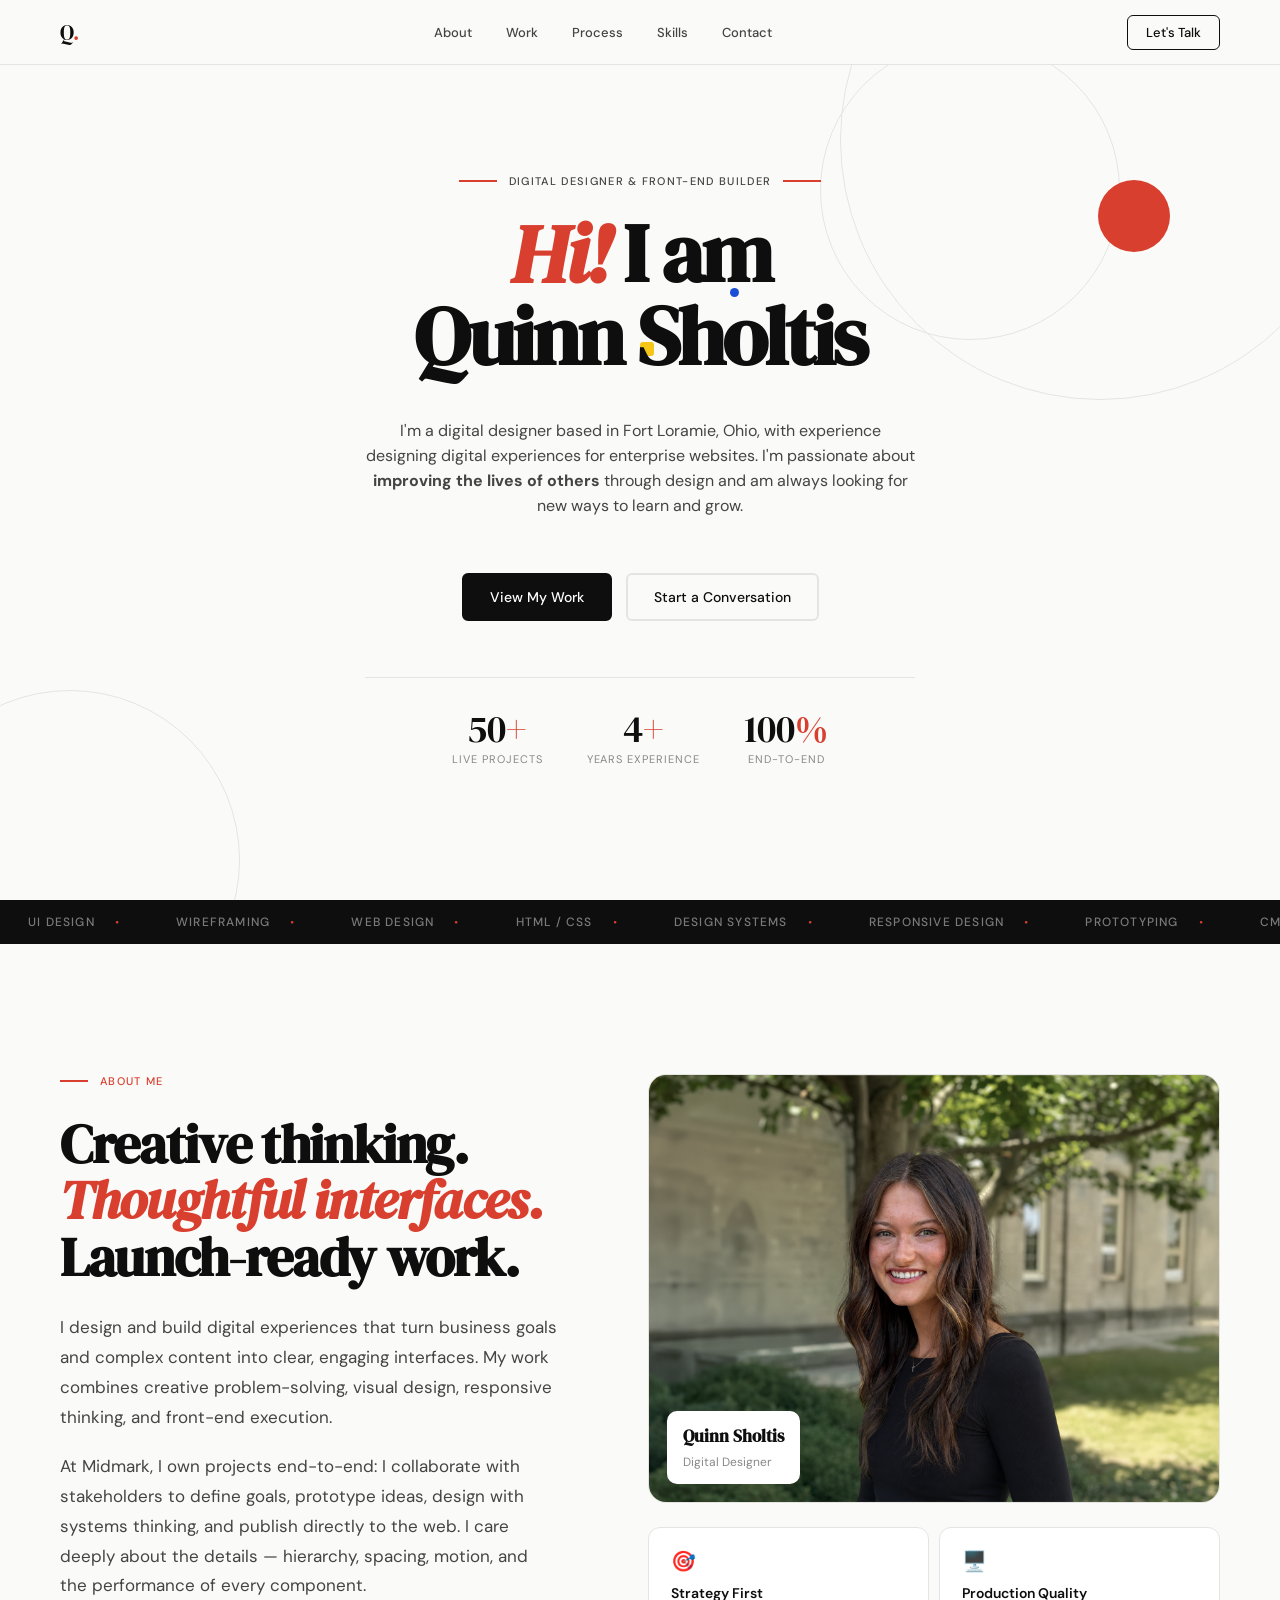
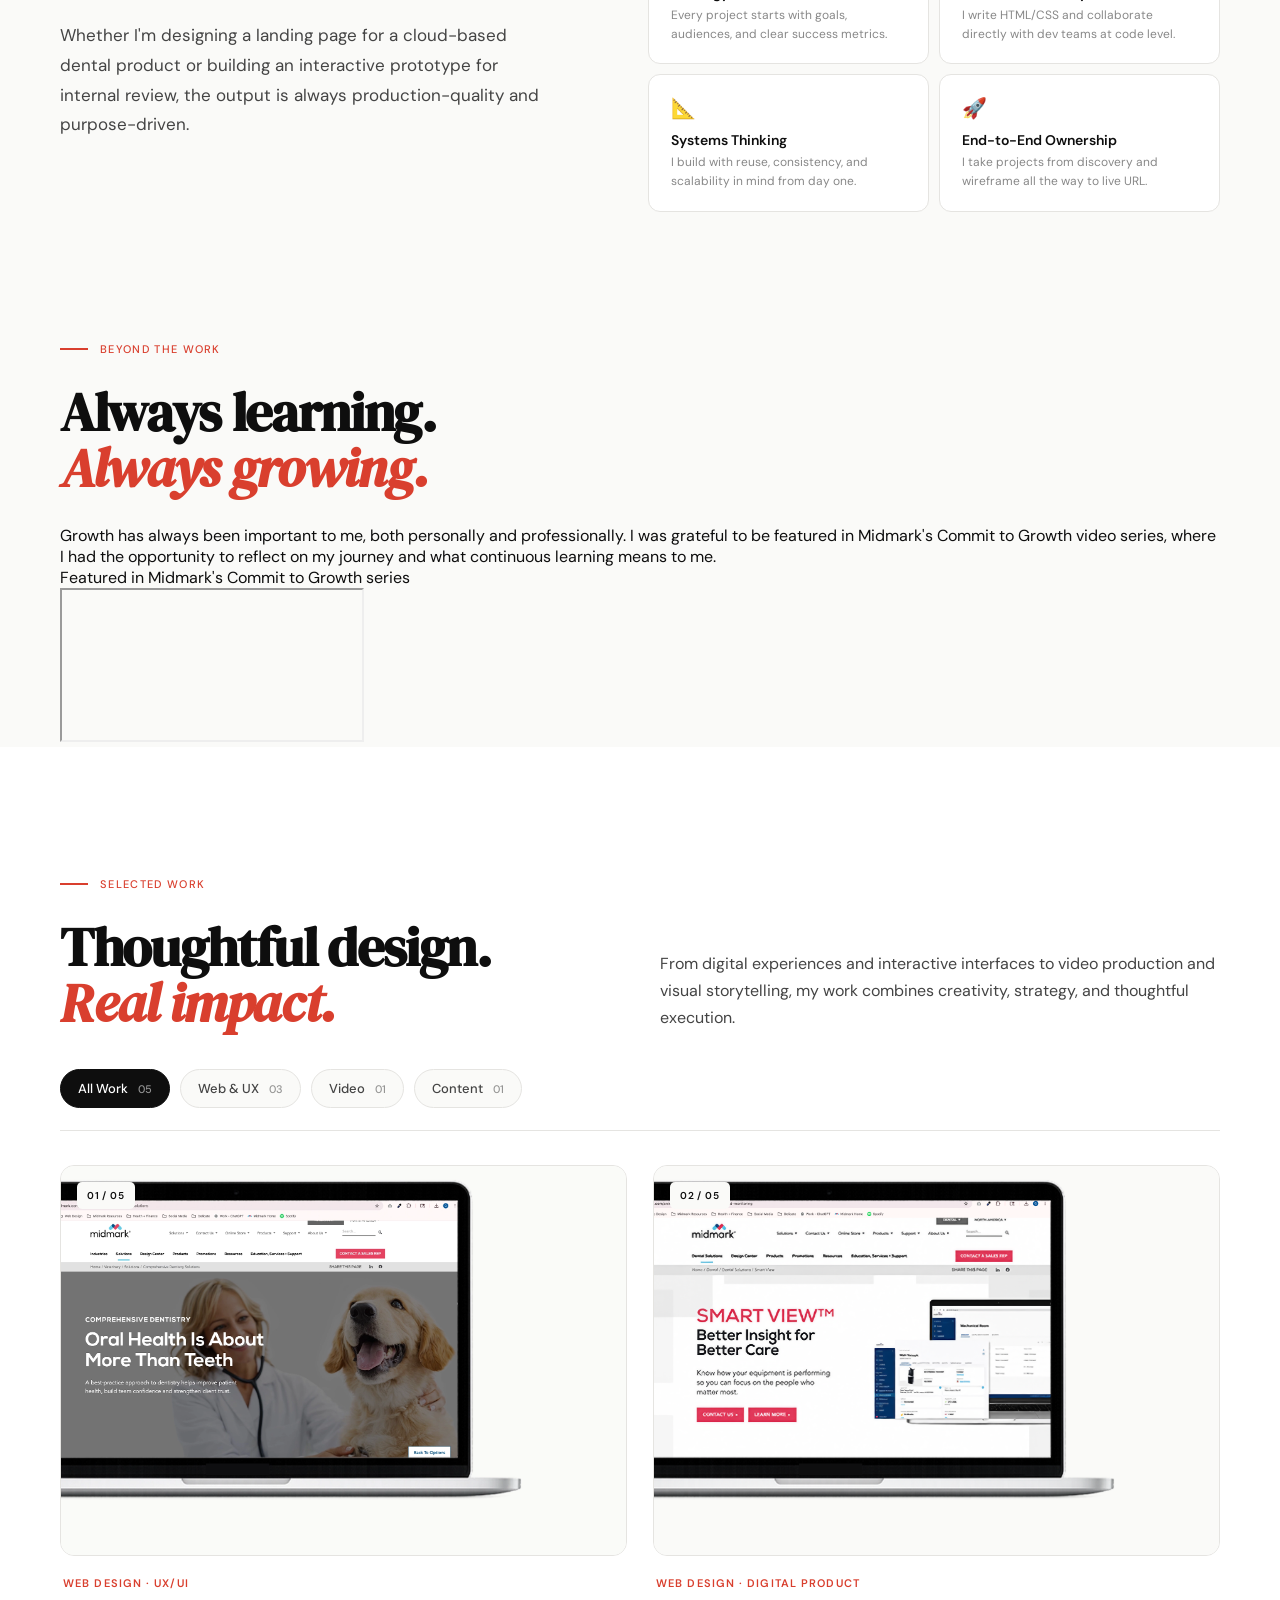
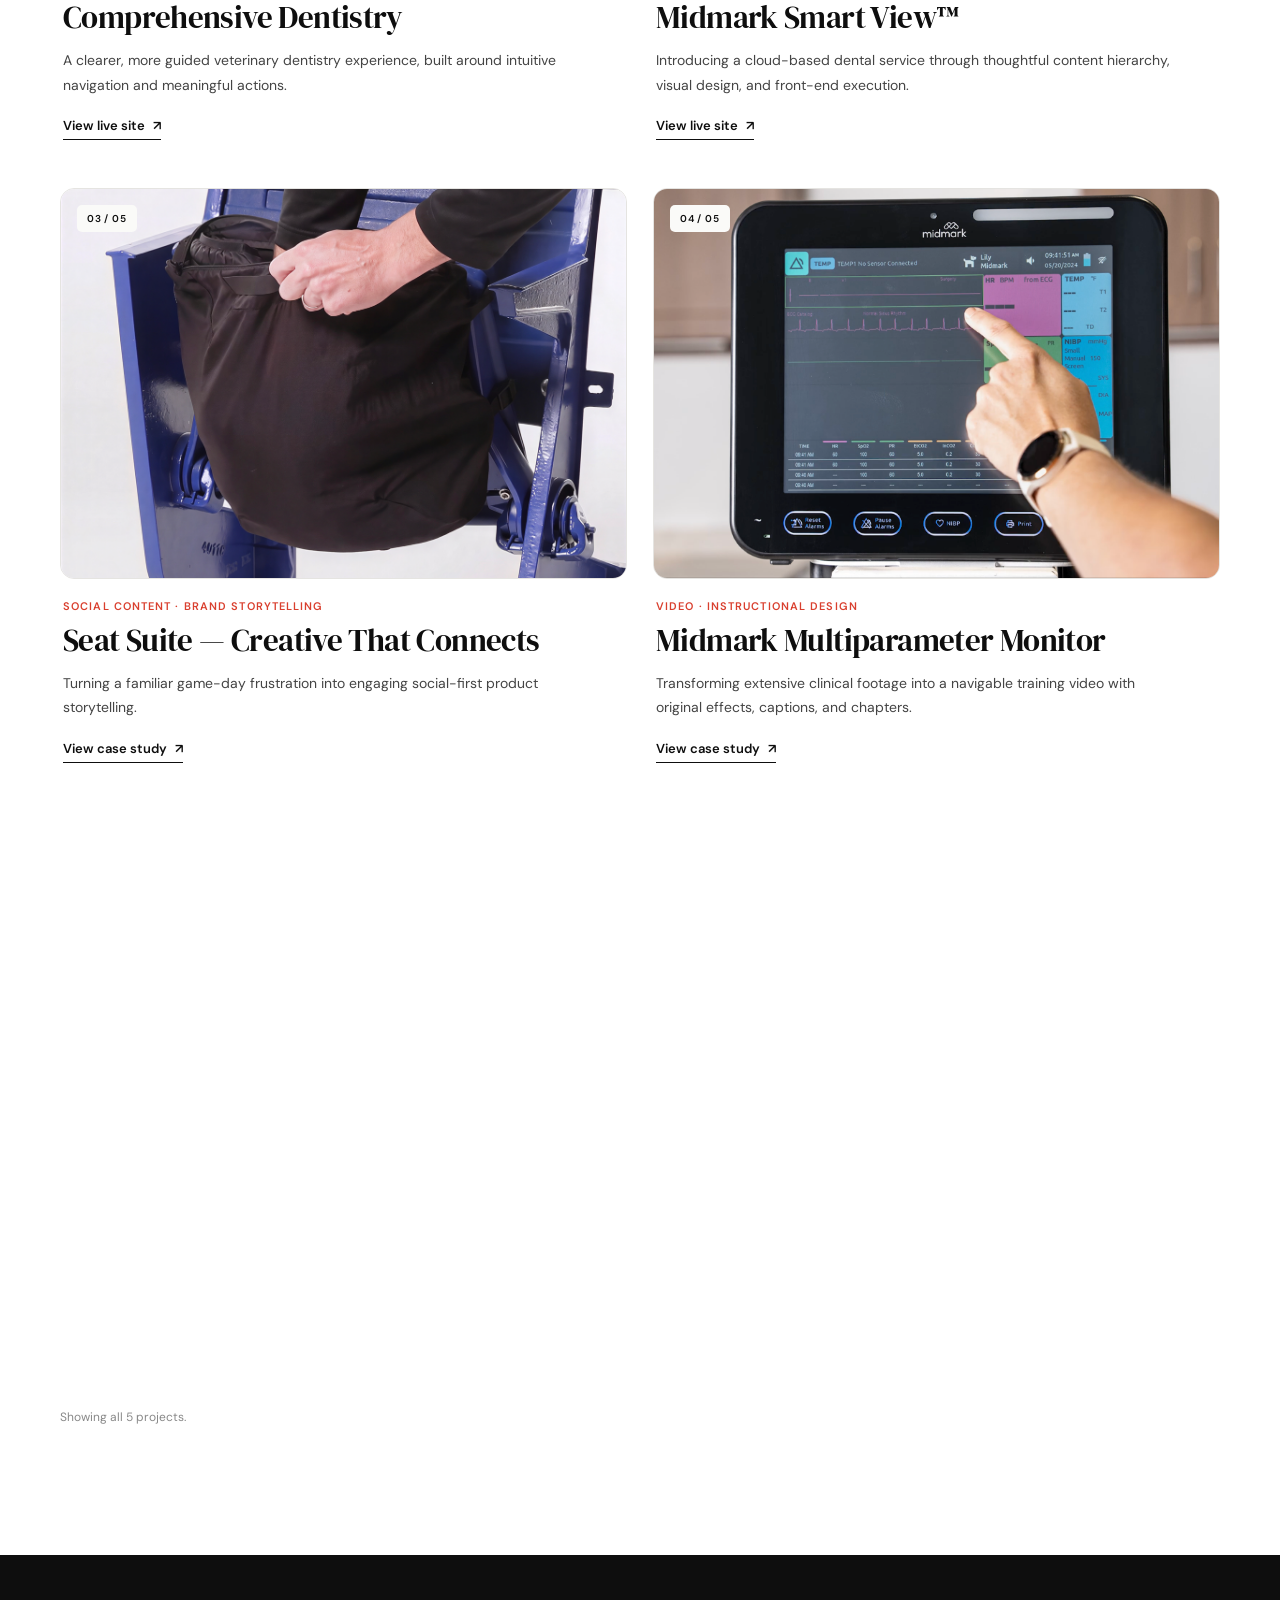
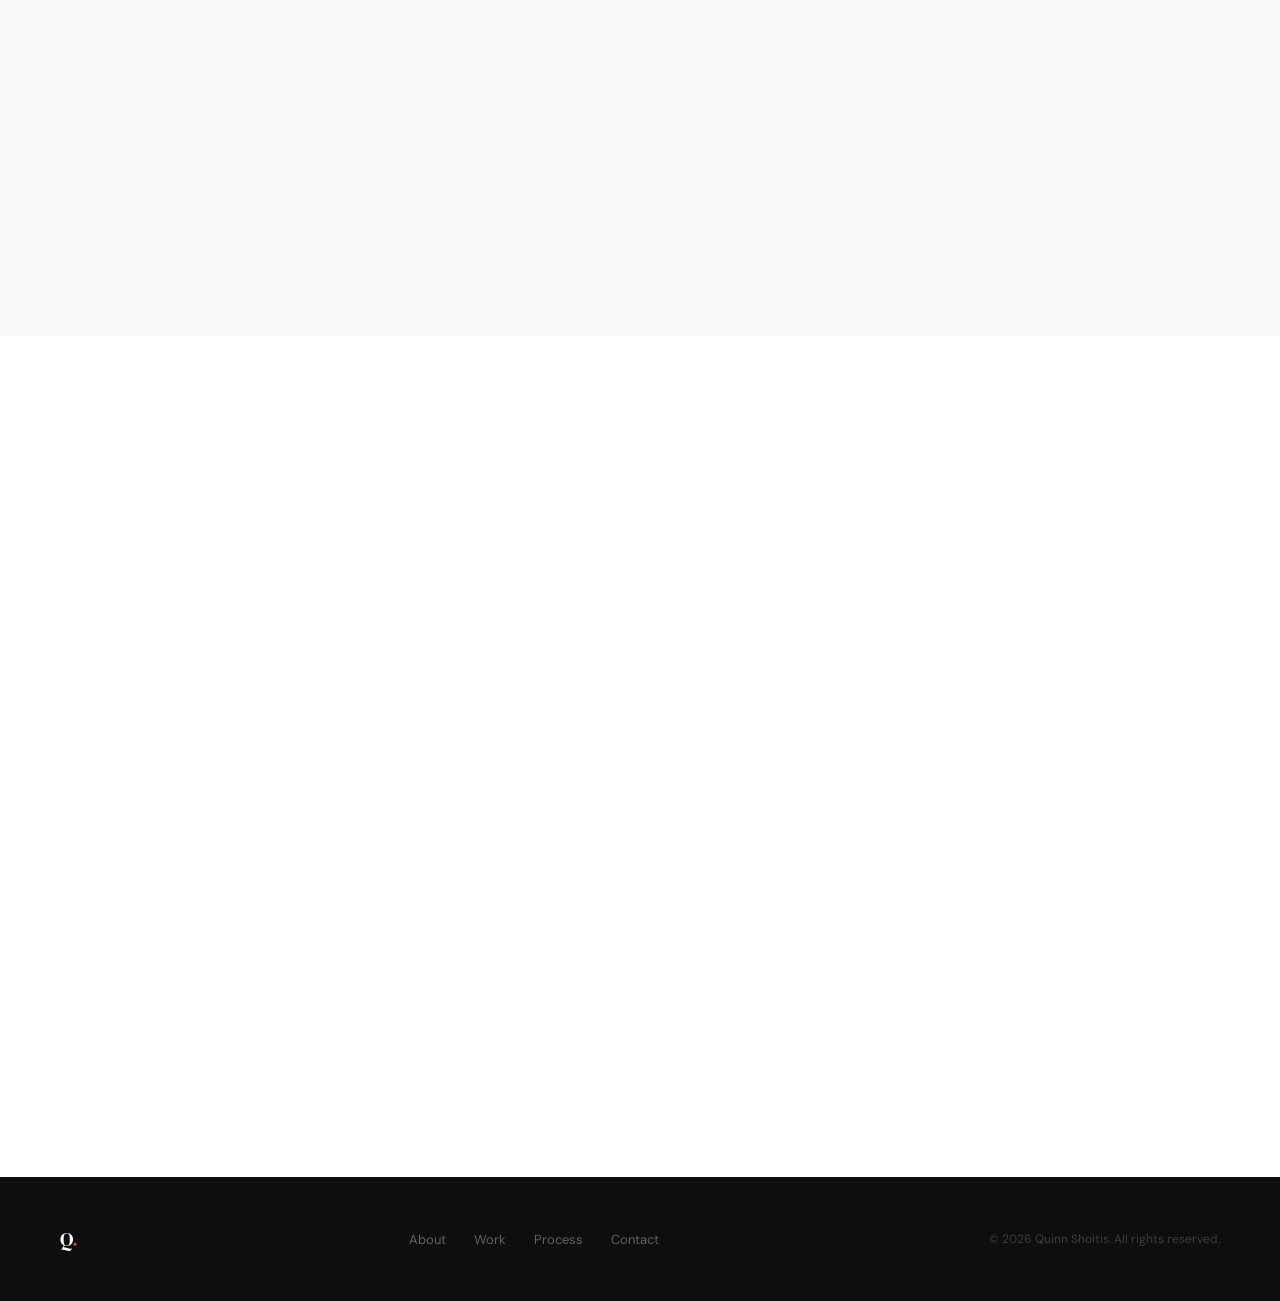
==== index.html @ 366c3348 "Update title to remove UI/UX designation" ====
<!DOCTYPE html>
<html lang="en">
<head>
  <meta charset="UTF-8" />
  <meta name="viewport" content="width=device-width, initial-scale=1.0" />
  <!-- !! REPLACE: Update your name and title !! -->
  <title>Quinn Sholtis — Digital Designer</title>
  <meta name="description" content="Digital designer specializing in UI/UX, web experiences, and end-to-end digital product design. Currently working with Midmark." />
  <link rel="stylesheet" href="style.css" />
  <style>
    .seat-feature-card .seat-card-visual { background:#e9e8e5; }
    .seat-feature-card .seat-card-visual img { object-position:center 38%; }
    .seat-card-sticker { position:absolute;top:24px;left:24px;padding:9px 12px;background:#fafaf8;color:#0e0e0e;border-radius:4px;font-size:10px;font-weight:700;letter-spacing:.12em; }
    .seat-feature-card .proj-title em {font-style:normal;color:var(--red)}
    .seat-feature-card .proj-img::after {background:var(--red)}
  </style>
</head>
<body>

  <!-- ============================================================
       NAVIGATION
       ============================================================ -->
  <nav id="nav">
    <div class="container nav-inner">
      <!-- !! REPLACE: Your initials or name !! -->
      <a href="#hero" class="nav-logo">Q<span>.</span></a>
      <ul class="nav-links">
        <li><a href="#about">About</a></li>
        <li><a href="#projects">Work</a></li>
        <li><a href="#process">Process</a></li>
        <li><a href="#skills">Skills</a></li>
        <li><a href="#contact">Contact</a></li>
      </ul>
      <a href="#contact" class="nav-cta">Let's Talk</a>
    </div>
  </nav>


  <!-- ============================================================
       HERO
       ============================================================ -->
  <section id="hero">

    <!-- Abstract accent shapes (animated CSS) -->
    <div class="hero-bg" aria-hidden="true">
      <div class="bg-ring bg-ring-1"></div>
      <div class="bg-ring bg-ring-2"></div>
      <div class="bg-dot-red"></div>
      <div class="bg-dot-yellow"></div>
      <div class="bg-dot-blue"></div>
      <div class="bg-ring-bottom"></div>
    </div>

    <div class="container hero-grid">

      <!-- Left: Copy -->
      <div class="hero-left">
        <div class="hero-eyebrow">
          <div class="eyebrow-bar"></div>
          <!-- !! REPLACE: Your actual title / role !! -->
          <span class="eyebrow-text">Digital Designer &amp; Front-End Builder</span>
          <div class="eyebrow-bar"></div>
        </div>

        <!-- !! REPLACE: Your headline statement !! -->
        <h1 class="hero-h1">
          <em>Hi!</em> I am <br>Quinn Sholtis
        </h1>

        <!-- !! REPLACE: Your personal intro statement !! -->
        <p class="hero-sub">
          I'm a digital designer based in Fort Loramie, Ohio, with experience designing digital experiences for enterprise websites. I'm passionate
          about <strong>improving the lives of others</strong> through design and am always looking for new ways to learn and grow. 
        </p>

        <div class="hero-actions">
          <a href="#projects" class="btn btn-primary">View My Work</a>
          <a href="#contact" class="btn btn-ghost">Start a Conversation</a>
        </div>

        <!-- !! REPLACE: Your real stats !! -->
        <div class="hero-stats">
          <div>
            <div class="stat-num">50<em>+</em></div>
            <div class="stat-lbl">Live Projects</div>
          </div>
          <div>
            <div class="stat-num">4<em>+</em></div>
            <div class="stat-lbl">Years Experience</div>
          </div>
          <div>
            <div class="stat-num">100<em>%</em></div>
            <div class="stat-lbl">End-to-End</div>
          </div>
        </div>
      </div>

    </div>
  </section>


  <!-- ============================================================
       TICKER / MARQUEE
       ============================================================ -->
  <div class="ticker" aria-hidden="true">
    <div class="ticker-track">
      <!-- Repeated twice for seamless loop -->
      <span class="ticker-item">UI Design <span class="ticker-dot">·</span></span>
      <span class="ticker-item">Wireframing <span class="ticker-dot">·</span></span>
      <span class="ticker-item">Web Design <span class="ticker-dot">·</span></span>
      <span class="ticker-item">HTML / CSS <span class="ticker-dot">·</span></span>
      <span class="ticker-item">Design Systems <span class="ticker-dot">·</span></span>
      <span class="ticker-item">Responsive Design <span class="ticker-dot">·</span></span>
      <span class="ticker-item">Prototyping <span class="ticker-dot">·</span></span>
      <span class="ticker-item">CMS Management <span class="ticker-dot">·</span></span>
      <span class="ticker-item">Creative Problem-Solving <span class="ticker-dot">·</span></span>
      <span class="ticker-item">Enterprise Products <span class="ticker-dot">·</span></span>
      <!-- duplicate for loop -->
      <span class="ticker-item">UI Design <span class="ticker-dot">·</span></span>
      <span class="ticker-item">Wireframing <span class="ticker-dot">·</span></span>
      <span class="ticker-item">Web Design <span class="ticker-dot">·</span></span>
      <span class="ticker-item">HTML / CSS <span class="ticker-dot">·</span></span>
      <span class="ticker-item">Design Systems <span class="ticker-dot">·</span></span>
      <span class="ticker-item">Responsive Design <span class="ticker-dot">·</span></span>
      <span class="ticker-item">Prototyping <span class="ticker-dot">·</span></span>
      <span class="ticker-item">CMS Management <span class="ticker-dot">·</span></span>
      <span class="ticker-item">Creative Problem-Solving <span class="ticker-dot">·</span></span>
      <span class="ticker-item">Enterprise Products <span class="ticker-dot">·</span></span>
    </div>
  </div>


  <!-- ============================================================
       ABOUT
       ============================================================ -->
  <section id="about">
    <div class="container about-grid">

      <!-- Left: Copy -->
      <div class="reveal">
        <div class="section-eyebrow">About Me</div>
        <!-- !! REPLACE: Your heading !! -->
        <h2 class="section-h">
          Creative thinking.<br>
          <em>Thoughtful interfaces.</em><br>
          Launch-ready work.
        </h2>
        <div class="about-body">
          <!-- !! REPLACE: Your personal bio copy !! -->
          <p>
            I design and build digital experiences that turn business goals and complex
            content into clear, engaging interfaces. My work combines creative
            problem-solving, visual design, responsive thinking, and front-end execution.
          </p>
          <p>
            At Midmark, I own projects end-to-end: I collaborate with stakeholders to 
            define goals, prototype ideas, design with systems thinking, and publish 
            directly to the web. I care deeply about the details — hierarchy, spacing, 
            motion, and the performance of every component.
          </p>
          <p>
            Whether I'm designing a landing page for a cloud-based dental product or 
            building an interactive prototype for internal review, the output is always 
            production-quality and purpose-driven.
          </p>
        </div>
      </div>

      <!-- Right: Photo + pillars -->
      <div class="about-visual reveal delay-2">
      
        <div class="about-img-wrap">
          <img src="headshot-nature.png" alt="Quinn Sholtis headshot">
        
          <div class="about-img-badge">
            <strong>Quinn Sholtis</strong>
            <span>Digital Designer</span>
          </div>
        </div>

        <div class="pillars">
          <div class="pillar">
            <div class="pillar-icon">🎯</div>
            <h4>Strategy First</h4>
            <p>Every project starts with goals, audiences, and clear success metrics.</p>
          </div>
          <div class="pillar">
            <div class="pillar-icon">🖥️</div>
            <h4>Production Quality</h4>
            <p>I write HTML/CSS and collaborate directly with dev teams at code level.</p>
          </div>
          <div class="pillar">
            <div class="pillar-icon">📐</div>
            <h4>Systems Thinking</h4>
            <p>I build with reuse, consistency, and scalability in mind from day one.</p>
          </div>
          <div class="pillar">
            <div class="pillar-icon">🚀</div>
            <h4>End-to-End Ownership</h4>
            <p>I take projects from discovery and wireframe all the way to live URL.</p>
          </div>
        </div>
      </div>

    </div>
  </section>


  <!-- ============================================================
      COMMIT TO GROWTH FEATURE
       ============================================================ -->

<section class="growth-feature" aria-labelledby="growth-title">
  <div class="container">
    <div class="growth-layout reveal">

      <div class="growth-copy">
        <div class="section-eyebrow">Beyond the Work</div>

        <h2 class="section-h" id="growth-title">
          Always learning.<br>
          <em>Always growing.</em>
        </h2>

        <p>
          Growth has always been important to me, both personally
          and professionally. I was grateful to be featured in
          Midmark's Commit to Growth video series, where I had
          the opportunity to reflect on my journey and what
          continuous learning means to me.
        </p>

        <span class="growth-credit">
          Featured in Midmark's Commit to Growth series
        </span>
      </div>

      
<div class="growth-media">
  <iframe
    src="https://www.youtube-nocookie.com/embed/o_CEWhIncIY"
    title="Quinn Sholtis | Midmark Commit to Growth"
    loading="lazy"
    allow="accelerometer; autoplay; clipboard-write; encrypted-media; gyroscope; picture-in-picture; web-share"
    referrerpolicy="strict-origin-when-cross-origin"
    allowfullscreen>
  </iframe>
</div>


    </div>
  </div>
</section>


  <!-- ============================================================
       SELECTED WORK — EDITORIAL PROJECT GALLERY
       ============================================================ -->
  <section id="projects" class="portfolio-gallery" aria-labelledby="projects-title">
    <div class="container">
      <div class="projects-header reveal">
        <div>
          <div class="section-eyebrow">Selected Work</div>
          <h2 class="section-h" id="projects-title">Thoughtful design.<br><em>Real impact.</em></h2>
        </div>
        <p class="projects-sub">From digital experiences and interactive interfaces to video production and visual storytelling, my work combines creativity, strategy, and thoughtful execution.</p>
      </div>
      <div class="gallery-filters" role="group" aria-label="Filter projects by discipline">
        <button type="button" class="gallery-filter is-active" data-filter="all" aria-pressed="true">All Work <span>05</span></button>
        <button type="button" class="gallery-filter" data-filter="web" aria-pressed="false">Web &amp; UX <span>03</span></button>
        <button type="button" class="gallery-filter" data-filter="video" aria-pressed="false">Video <span>01</span></button>
        <button type="button" class="gallery-filter" data-filter="content" aria-pressed="false">Content <span>01</span></button>
      </div>
      <div class="gallery-grid" id="gallery-grid">
        <article class="gallery-card reveal" data-category="web">
          <a class="gallery-card__image" href="https://www.midmark.com/animal-health/solutions/dental-solutions" target="_blank" rel="noopener noreferrer" aria-label="View live site: Comprehensive Dentistry">
            <img src="CD-portfolio-nav.webp" alt="Midmark comprehensive dentistry website preview" loading="lazy">
            <span class="gallery-card__number">01 / 05</span>
          </a>
          <div class="gallery-card__body">
            <span class="gallery-card__category">WEB DESIGN · UX/UI</span>
            <h3 class="gallery-card__title">Comprehensive Dentistry</h3>
            <p class="gallery-card__description">A clearer, more guided veterinary dentistry experience, built around intuitive navigation and meaningful actions.</p>
            <a class="gallery-card__link" href="https://www.midmark.com/animal-health/solutions/dental-solutions" target="_blank" rel="noopener noreferrer">View live site <span aria-hidden="true">↗</span></a>
          </div>
        </article>
        <article class="gallery-card reveal" data-category="web">
          <a class="gallery-card__image" href="https://www.midmark.com/dental/solutions/smartview" target="_blank" rel="noopener noreferrer" aria-label="View live site: Midmark Smart View™">
            <img src="SM-portfolio-nav.png" alt="Midmark Smart View landing page preview" loading="lazy">
            <span class="gallery-card__number">02 / 05</span>
          </a>
          <div class="gallery-card__body">
            <span class="gallery-card__category">WEB DESIGN · DIGITAL PRODUCT</span>
            <h3 class="gallery-card__title">Midmark Smart View™</h3>
            <p class="gallery-card__description">Introducing a cloud-based dental service through thoughtful content hierarchy, visual design, and front-end execution.</p>
            <a class="gallery-card__link" href="https://www.midmark.com/dental/solutions/smartview" target="_blank" rel="noopener noreferrer">View live site <span aria-hidden="true">↗</span></a>
          </div>
        </article>
        <article class="gallery-card reveal" data-category="content">
          <a class="gallery-card__image" href="seat-suite.html" aria-label="View case study: Seat Suite — Creative That Connects">
            <img src="seat-suite-02-action.jpeg" alt="Seat Suite organizer on a stadium seat" loading="lazy">
            <span class="gallery-card__number">03 / 05</span>
          </a>
          <div class="gallery-card__body">
            <span class="gallery-card__category">SOCIAL CONTENT · BRAND STORYTELLING</span>
            <h3 class="gallery-card__title">Seat Suite — Creative That Connects</h3>
            <p class="gallery-card__description">Turning a familiar game-day frustration into engaging social-first product storytelling.</p>
            <a class="gallery-card__link" href="seat-suite.html">View case study <span aria-hidden="true">↗</span></a>
          </div>
        </article>
        <article class="gallery-card reveal" data-category="video">
          <a class="gallery-card__image" href="midmark-monitor.html" aria-label="View case study: Midmark Multiparameter Monitor">
            <img src="thumbnail-mmm.png" alt="Midmark Multiparameter Monitor training video thumbnail" loading="lazy">
            <span class="gallery-card__number">04 / 05</span>
          </a>
          <div class="gallery-card__body">
            <span class="gallery-card__category">VIDEO · INSTRUCTIONAL DESIGN</span>
            <h3 class="gallery-card__title">Midmark Multiparameter Monitor</h3>
            <p class="gallery-card__description">Transforming extensive clinical footage into a navigable training video with original effects, captions, and chapters.</p>
            <a class="gallery-card__link" href="midmark-monitor.html">View case study <span aria-hidden="true">↗</span></a>
          </div>
        </article>
        <article class="gallery-card reveal" data-category="web">
          <a class="gallery-card__image" href="https://www.midmark.com/animal-health/solutions/dental-solutions" target="_blank" rel="noopener noreferrer" aria-label="View live site: Anesthesia + Monitoring">
            <img src="AM-portfolio-nav.webp" alt="Midmark anesthesia and monitoring website preview" loading="lazy">
            <span class="gallery-card__number">05 / 05</span>
          </a>
          <div class="gallery-card__body">
            <span class="gallery-card__category">WEB DESIGN · UX/UI</span>
            <h3 class="gallery-card__title">Anesthesia + Monitoring</h3>
            <p class="gallery-card__description">Helping veterinary audiences explore connected solutions through clearer structure, navigation, and calls to action.</p>
            <a class="gallery-card__link" href="https://www.midmark.com/animal-health/solutions/dental-solutions" target="_blank" rel="noopener noreferrer">View live site <span aria-hidden="true">↗</span></a>
          </div>
        </article>
      </div>
      <p class="gallery-empty" id="gallery-status" role="status" aria-live="polite">Showing all 5 projects.</p>
    </div>
  </section>

  <!-- ============================================================
       PROCESS
       ============================================================ -->
<!-- ============================================================
     PROCESS
     ============================================================ -->
     <section id="process">
      <div class="container">
    
        <div class="reveal">
          <div class="section-eyebrow">How I Work</div>
    
          <h2 class="section-h">
            From early ideas to a<br>
            <em>polished digital experience.</em>
          </h2>
    
          <p class="section-sub">
            A collaborative, design-led process grounded in creative thinking,
            clear communication, and thoughtful execution.
          </p>
        </div>
    
        <div class="process-steps reveal delay-2">
    
          <div class="step">
            <div class="step-n">01</div>
            <div class="step-dot"></div>
            <div class="step-ttl">Understand + Collaborate</div>
            <div class="step-dsc">
              I work with stakeholders to understand the project goals,
              audience, content needs, requirements, and overall vision.
            </div>
            <div class="step-tools">
              <span class="step-tool">Goals</span>
              <span class="step-tool">Stakeholders</span>
            </div>
          </div>
    
          <div class="step">
            <div class="step-n">02</div>
            <div class="step-dot"></div>
            <div class="step-ttl">Brainstorm + Organize</div>
            <div class="step-dsc">
              I explore creative directions, organize content, identify priorities,
              and determine how the experience should flow.
            </div>
            <div class="step-tools">
              <span class="step-tool">Ideation</span>
              <span class="step-tool">Content Flow</span>
            </div>
          </div>
    
          <div class="step">
            <div class="step-n">03</div>
            <div class="step-dot"></div>
            <div class="step-ttl">Wireframe</div>
            <div class="step-dsc">
              I create wireframes that establish page structure, hierarchy,
              navigation, content placement, and CTA pathways.
            </div>
            <div class="step-tools">
              <span class="step-tool">Figma</span>
              <span class="step-tool">Layout</span>
            </div>
          </div>
    
          <div class="step">
            <div class="step-n">04</div>
            <div class="step-dot"></div>
            <div class="step-ttl">Design + Build</div>
            <div class="step-dsc">
              I transform the approved direction into a polished, responsive
              interface and bring it to life with HTML, CSS, and CMS tools.
            </div>
            <div class="step-tools">
              <span class="step-tool">UI Design</span>
              <span class="step-tool">HTML / CSS</span>
            </div>
          </div>
    
          <div class="step">
            <div class="step-n">05</div>
            <div class="step-dot"></div>
            <div class="step-ttl">Proof + Refine</div>
            <div class="step-dsc">
              I gather feedback, manage stakeholder review, test responsive
              behavior, and refine the details before launch.
            </div>
            <div class="step-tools">
              <span class="step-tool">Workfront</span>
              <span class="step-tool">QA</span>
            </div>
          </div>
    
          <div class="step">
            <div class="step-n">06</div>
            <div class="step-dot"></div>
            <div class="step-ttl">Launch</div>
            <div class="step-dsc">
              I complete final checks, publish the experience, and make sure
              the finished work is accurate, functional, and ready for users.
            </div>
            <div class="step-tools">
              <span class="step-tool">CMS</span>
              <span class="step-tool">Go Live</span>
            </div>
          </div>
    
        </div>
      </div>
    </section>


  <!-- ============================================================
       SKILLS
       ============================================================ -->
  <section id="skills">
    <div class="container skills-layout">

      <!-- Left -->
      <div class="reveal">
        <div class="section-eyebrow">Capabilities</div>
        <h2 class="section-h">
          What I<br>bring to<br><em>every project.</em>
        </h2>
        <p class="skills-intro">
          I bring more than visual styling to a project. I help teams organize ideas,
          explore creative directions, and turn complex content into polished,
          responsive interfaces. Because I understand HTML, CSS, and CMS implementation,
          I design with the final build in mind from the start.
        </p>
      </div>

      <!-- Right: skills grid -->
      <div class="skills-grid reveal delay-2">

        <div class="skill">
          <div class="skill-icon">✦</div>
          <div>
            <div class="skill-name">UI Design</div>
            <div class="skill-desc">
              Polished interface design with thoughtful hierarchy, typography,
              spacing, imagery, color, and reusable components.
            </div>
          </div>
        </div>


        <div class="skill">
          <div class="skill-icon">🌐</div>
          <div>
            <div class="skill-name">Web Design</div>
            <div class="skill-desc">
              Creating landing pages and digital experiences that communicate
              clearly, support business goals, and guide users toward action.
            </div>
          </div>
        </div>

        <div class="skill">
          <div class="skill-icon">📱</div>
          <div>
            <div class="skill-name">Responsive Design</div>
            <div class="skill-desc">Mobile-first thinking, fluid layouts, breakpoint strategy across all devices.</div>
          </div>
        </div>

        <div class="skill">
          <div class="skill-icon">⚙️</div>
          <div>
            <div class="skill-name">CMS Management</div>
            <div class="skill-desc">Direct page building and content publishing in enterprise CMS platforms.</div>
          </div>
        </div>

        <div class="skill">
          <div class="skill-icon">💡</div>
          <div>
            <div class="skill-name">Creative Problem-Solving</div>
            <div class="skill-desc">
              Turning complex content, limited assets, and business requirements
              into clear and engaging visual solutions.
            </div>
          </div>
        </div>

        <div class="skill">
          <div class="skill-icon">🧱</div>
          <div>
            <div class="skill-name">Design Systems</div>
            <div class="skill-desc">Building and maintaining reusable component libraries and brand guidelines.</div>
          </div>
        </div>

        <div class="skill">
          <div class="skill-icon">⚡</div>
          <div>
            <div class="skill-name">Wireframing + Prototyping</div>
            <div class="skill-desc">
              Translating early ideas into structured wireframes and interactive
              concepts for stakeholder discussion and approval.
            </div>
          </div>
        </div>

        <div class="skill">
          <div class="skill-icon">&lt;/&gt;</div>
          <div>
            <div class="skill-name">HTML / CSS</div>
            <div class="skill-desc">Production-quality front-end code — semantic structure, modern CSS, animation.</div>
          </div>
        </div>

        <div class="skill">
          <div class="skill-icon">🤝</div>
          <div>
            <div class="skill-name">Creative Collaboration</div>
            <div class="skill-desc">
              Partnering with writers, marketers, product teams, developers,
              and stakeholders to move projects from concept to launch.
            </div>
          </div>
        </div>

      </div>
    </div>
  </section>


  <!-- ============================================================
       CONTACT
       ============================================================ -->
<!-- ============================================================
     CONTACT
     ============================================================ -->
     <section id="contact">
      <div class="container contact-layout">
  
          <!-- Left -->
          <div class="reveal">
  
              <div class="section-eyebrow">Contact me</div>
  
              <h2 class="contact-h">
                  Let's create<br>
                  something<br>
                  <em>meaningful.</em>
              </h2>
  
              <p class="contact-sub">
                  I love creating digital experiences that are thoughtful,
                  visually engaging, and built with purpose. Whether you're
                  hiring for a full-time UI design role, looking for a creative
                  collaborator, or simply want to talk design—I’d love to hear
                  from you.
              </p>
  
          </div>
  
  
          <!-- Right -->
          <div class="contact-card reveal delay-2">
  
              <h3>Let's Talk</h3>
  
              <p>
                  The best conversations usually start with a simple hello.
                  Feel free to reach out—I'd love to learn more about you,
                  your team, and what you're building.
              </p>
  
              <div class="contact-info">
  
                  <div class="contact-info-item">
                      <span>📍</span>
                      <div>
                          <strong>Location</strong>
                          <p>Fort Loramie, Ohio</p>
                      </div>
                  </div>

              </div>
  
              <div class="contact-buttons">
  
                  <a href="mailto:qsholtis@gmail.com" class="contact-btn">
                      Say Hello →
                  </a>
  
                  <a href="https://www.linkedin.com/in/quinn-sholtis-520860260"
                     target="_blank"
                     class="contact-btn secondary">
                      View LinkedIn
                  </a>
  
                  <a href="Quinn-Sholtis-Resume (1).pdf"
                     target="_blank"
                     class="contact-btn secondary">
                      View Resume
                  </a>
  
              </div>
          </div>
  
      </div>
  </section>


  <!-- ============================================================
       FOOTER
       ============================================================ -->
  <footer>
    <div class="container foot">
      <!-- !! REPLACE: Your initial/name !! -->
      <div class="foot-logo">Q<span>.</span></div>
      <ul class="foot-links">
        <li><a href="#about">About</a></li>
        <li><a href="#projects">Work</a></li>
        <li><a href="#process">Process</a></li>
        <li><a href="#contact">Contact</a></li>
      </ul>
      <!-- !! REPLACE: Your name !! -->
      <span class="foot-copy">© 2026 Quinn Sholtis. All rights reserved.</span>
    </div>
  </footer>


  <!-- ============================================================
       SCRIPTS
       ============================================================ -->
  <script>
    /* ── Nav scroll shadow ────────────────────────────────── */
    const nav = document.getElementById('nav');
    window.addEventListener('scroll', () => {
      nav.classList.toggle('scrolled', window.scrollY > 30);
    }, { passive: true });

    /* ── Scroll reveal observer ───────────────────────────── */
    const revealEls = document.querySelectorAll('.reveal');
    const observer = new IntersectionObserver((entries) => {
      entries.forEach(entry => {
        if (entry.isIntersecting) {
          entry.target.classList.add('visible');
          observer.unobserve(entry.target);
        }
      });
    }, { threshold: 0.12, rootMargin: '0px 0px -40px 0px' });
    revealEls.forEach(el => observer.observe(el));

    /* ── Project category filtering ──────────────────────── */
    const galleryFilters = document.querySelectorAll('.gallery-filter');
    const galleryCards = document.querySelectorAll('.gallery-card');
    const galleryStatus = document.getElementById('gallery-status');
    galleryFilters.forEach(button => {
      button.addEventListener('click', () => {
        const category = button.dataset.filter;
        galleryFilters.forEach(filter => {
          const selected = filter === button;
          filter.classList.toggle('is-active', selected);
          filter.setAttribute('aria-pressed', String(selected));
        });
        let count = 0;
        galleryCards.forEach(card => {
          const visible = category === 'all' || card.dataset.category === category;
          card.hidden = !visible;
          if (visible) count++;
        });
        galleryStatus.textContent = `Showing ${count} ${count === 1 ? 'project' : 'projects'}.`;
      });
    });

    /* ── Copyright year ───────────────────────────────────── */
    document.querySelectorAll('.foot-copy').forEach(el => {
      el.textContent = el.textContent.replace('2025', new Date().getFullYear());
    });
  </script>

</body>
</html>
---- style.css ----
/* ============================================================
   PORTFOLIO — Editorial Monochrome (Direction A)
   Designer: [YOUR NAME] — replace throughout
   ============================================================ */

   @import url('https://fonts.googleapis.com/css2?family=DM+Serif+Display:ital@0;1&family=DM+Sans:ital,opsz,wght@0,9..40,300;0,9..40,400;0,9..40,500;0,9..40,600;1,9..40,300&display=swap');

   /* ── Tokens ───────────────────────────────────────────────── */
   :root {
     --ink:          #0e0e0e;
     --ink-2:        #444;
     --ink-3:        #888;
     --paper:        #fafaf8;
     --paper-2:      #f2f1ef;
     --paper-3:      #e5e4e1;
     --red:          #d93f2e;
     --red-light:    #f9edeb;
     --blue:         #1a4ed4;
     --blue-light:   #e6eefb;
     --yellow:       #f5c518;
     --yellow-light: #fef9e3;
     --pink:         #d63b7a;
     --white:        #ffffff;
     --serif: 'DM Serif Display', Georgia, serif;
     --sans:  'DM Sans', system-ui, sans-serif;
     --ease: cubic-bezier(0.16, 1, 0.3, 1);
   }
   
   /* ── Reset ────────────────────────────────────────────────── */
   *, *::before, *::after { box-sizing: border-box; margin: 0; padding: 0; }
   html { scroll-behavior: smooth; }
   body {
     font-family: var(--sans);
     background: var(--paper);
     color: var(--ink);
     overflow-x: hidden;
     -webkit-font-smoothing: antialiased;
   }
   img { display: block; max-width: 100%; }
   a { color: inherit; text-decoration: none; }
   button { font-family: var(--sans); cursor: pointer; border: none; background: none; }
   ul { list-style: none; }
   
   /* ── Utilities ────────────────────────────────────────────── */
   .container { width: min(1160px, 92vw); margin-inline: auto; }
   
   .btn {
     display: inline-flex; align-items: center; gap: 8px;
     font-family: var(--sans); font-size: 14px; font-weight: 500;
     padding: 13px 26px; border-radius: 6px;
     transition: all .25s var(--ease); cursor: pointer;
   }
   .btn-primary { background: var(--ink); color: var(--white); border: 2px solid var(--ink); }
   .btn-primary:hover { background: var(--red); border-color: var(--red); transform: translateY(-2px); box-shadow: 0 8px 24px rgba(217,63,46,.25); }
   .btn-ghost { background: transparent; color: var(--ink); border: 2px solid var(--paper-3); }
   .btn-ghost:hover { border-color: var(--ink); transform: translateY(-2px); }
   .btn-red { background: var(--red); color: var(--white); border: 2px solid var(--red); }
   .btn-red:hover { background: #b83324; border-color: #b83324; transform: translateY(-2px); box-shadow: 0 8px 24px rgba(217,63,46,.3); }
   
   .reveal {
     opacity: 0; transform: translateY(28px);
     transition: opacity .75s var(--ease), transform .75s var(--ease);
   }
   .reveal.visible { opacity: 1; transform: translateY(0); }
   .delay-1 { transition-delay: .1s; }
   .delay-2 { transition-delay: .2s; }
   .delay-3 { transition-delay: .3s; }
   .delay-4 { transition-delay: .45s; }
   .delay-5 { transition-delay: .6s; }
   
   /* ============================================================
      NAV
      ============================================================ */
   nav {
     position: fixed; top: 0; left: 0; right: 0; z-index: 100;
     background: rgba(250,250,248,.9); backdrop-filter: blur(14px);
     border-bottom: 1px solid var(--paper-3);
     transition: box-shadow .3s;
   }
   nav.scrolled { box-shadow: 0 2px 20px rgba(0,0,0,.06); }
   .nav-inner {
     display: flex; align-items: center; justify-content: space-between;
     height: 64px;
   }
   .nav-logo { font-family: var(--serif); font-size: 21px; letter-spacing: -.02em; }
   .nav-logo span { color: var(--red); }
   .nav-links { display: flex; gap: 34px; font-size: 13px; font-weight: 500; color: var(--ink-2); }
   .nav-links a { transition: color .2s; }
   .nav-links a:hover { color: var(--ink); }
   .nav-cta {
     font-size: 13px; font-weight: 500;
     padding: 8px 18px; border: 1.5px solid var(--ink);
     border-radius: 6px; transition: all .2s;
   }
   .nav-cta:hover { background: var(--ink); color: var(--white); }
   
   /* ============================================================
      HERO
      ============================================================ */
   #hero {
     min-height: 100vh; padding: 120px 0 80px;
     position: relative; overflow: hidden;
     display: flex; align-items: center;
   }
   
   /* -- Abstract accent shapes (CSS only, animated) -- */
   .hero-bg { position: absolute; inset: 0; pointer-events: none; }
   .bg-ring {
     position: absolute; border-radius: 50%;
     border: 1.5px solid var(--paper-3);
     opacity: 0;
     animation: ringReveal 1.4s var(--ease) forwards;
   }
   .bg-ring-1 { width: 520px; height: 520px; top: -120px; right: -80px; animation-delay: .2s; }
   .bg-ring-2 { width: 300px; height: 300px; top: 40px; right: 160px; animation-delay: .4s; }
   .bg-dot-red {
     position: absolute; width: 72px; height: 72px;
     border-radius: 50%; background: var(--red);
     top: 180px; right: 110px;
     opacity: 0;
     animation: ringReveal .9s var(--ease) .7s forwards,
                floatY 5.5s ease-in-out 2s infinite;
   }
   .bg-dot-yellow {
     position: absolute; width: 14px; height: 14px;
     background: var(--yellow); border-radius: 3px;
     transform: rotate(45deg);
     top: 38%; left: 50%;
     opacity: 0;
     animation: ringReveal .7s var(--ease) 1s forwards,
                floatY 6s ease-in-out 2.5s infinite;
   }
   .bg-dot-blue {
     position: absolute; width: 9px; height: 9px;
     background: var(--blue); border-radius: 50%;
     top: 32%; left: 57%;
     opacity: 0;
     animation: ringReveal .7s var(--ease) 1.1s forwards;
   }
   .bg-ring-bottom {
     position: absolute; border-radius: 50%;
     border: 1.5px solid var(--paper-3);
     width: 340px; height: 340px;
     bottom: -130px; left: -100px;
     opacity: 0;
     animation: ringReveal 1.2s var(--ease) .5s forwards;
   }
   
   @keyframes ringReveal {
     from { opacity: 0; transform: scale(.88); }
     to   { opacity: 1; transform: scale(1); }
   }
   @keyframes floatY {
     0%, 100% { transform: translateY(0); }
     50%       { transform: translateY(-14px); }
   }
   
   .hero-grid {
     position: relative;
     z-index: 1;
     display: flex;
     justify-content: center;
     align-items: center;
     text-align: center;
   }
   
   .hero-left {
     max-width: 760px;
     margin-inline: auto;
   }
   
   .hero-sub {
     margin-left: auto;
     margin-right: auto;
   }
   
   .hero-eyebrow,
   .hero-actions,
   .hero-stats {
     justify-content: center;
   }
   
   .hero-eyebrow {
     display: flex; align-items: center; gap: 12px;
     margin-bottom: 24px;
     opacity: 0; animation: fadeUp .7s var(--ease) .15s forwards;
   }
   .eyebrow-bar { width: 38px; height: 2px; background: var(--red); }
   .eyebrow-text {
     font-size: 11px; font-weight: 500;
     letter-spacing: .12em; text-transform: uppercase; color: var(--ink-2);
   }
   .hero-h1 {
     font-family: var(--serif);
     font-size: clamp(54px, 6.5vw, 90px);
     line-height: 1.0; letter-spacing: -.035em;
     margin-bottom: 26px;
     text-align: center;
     opacity: 0; animation: fadeUp .85s var(--ease) .3s forwards;
   }
   .hero-h1 em { font-style: italic; color: var(--red); }
   .hero-sub {
     padding: 15px 0;
     font-size: 16px; line-height: 1.55; color: var(--ink-2);
     max-width: 550px; margin-bottom: 40px;
     opacity: 0; animation: fadeUp .85s var(--ease) .45s forwards;
   }
   .hero-actions {
     display: flex; gap: 14px; flex-wrap: wrap;
     opacity: 0; animation: fadeUp .85s var(--ease) .6s forwards;
   }
   .hero-stats {
     display: flex; gap: 44px; margin-top: 56px;
     padding-top: 32px; border-top: 1px solid var(--paper-3);
     opacity: 0; animation: fadeUp .85s var(--ease) .75s forwards;
   }
   .stat-num {
     font-family: var(--serif); font-size: 38px;
     color: var(--ink); line-height: 1; margin-bottom: 4px;
   }
   .stat-num em { font-style: normal; color: var(--red); }
   .stat-lbl { font-size: 11px; color: var(--ink-3); text-transform: uppercase; letter-spacing: .09em; }
   
   /* Hero right — image stack */
   .hero-right {
     position: relative; height: 500px;
     opacity: 0; animation: fadeUp .9s var(--ease) .4s forwards;
   }
   /* !! REPLACE: swap .img-ph divs for real <img> tags !! */
   .hero-img-main {
     position: absolute; top: 0; right: 0;
     width: 90%; height: 370px;
     border-radius: 18px;
     border: 1px solid var(--paper-3);
     overflow: hidden; background: var(--paper-2);
   }
   .img-ph {
     width: 100%;
     height: 100%;
     position: relative;
     overflow: hidden;
     background: var(--paper-2);
   }
   
   .img-ph::before {
     content: none;
   }
   
   .about-img-wrap img {
     width: 100%;
     height: 100%;
     object-fit: cover;
     display: block;
   }
   
   .img-ph img {
     width: 100%;
     height: 100%;
     object-fit: cover;
     display: block;
   }
   
   .hero-card {
     position: absolute; bottom: 16px; left: 0;
     width: 190px; background: var(--white);
     border: 1px solid var(--paper-3); border-radius: 12px;
     padding: 16px 18px;
     box-shadow: 0 14px 44px rgba(0,0,0,.09);
     animation: floatY 6s ease-in-out 2.8s infinite;
   }
   .hc-label { font-size: 10px; color: var(--ink-3); text-transform: uppercase; letter-spacing: .08em; margin-bottom: 6px; }
   .hc-val { font-family: var(--serif); font-size: 18px; color: var(--ink); margin-bottom: 8px; }
   .hc-badge {
     font-size: 11px; padding: 3px 10px;
     background: #e6f9ee; color: #1a7a40;
     border-radius: 99px; display: inline-block;
   }
   
   @keyframes fadeUp {
     from { opacity: 0; transform: translateY(26px); }
     to   { opacity: 1; transform: translateY(0); }
   }
   
   /* ============================================================
      TICKER
      ============================================================ */
   .ticker {
     background: var(--ink); padding: 14px 0; overflow: hidden;
   }
   .ticker-track {
     display: flex; white-space: nowrap;
     animation: tickerScroll 28s linear infinite;
   }
   .ticker-item {
     display: inline-flex; align-items: center; gap: 20px;
     padding: 0 28px; font-size: 12px; font-weight: 500;
     color: rgba(255,255,255,.45); text-transform: uppercase; letter-spacing: .1em;
   }
   .ticker-dot { color: var(--red); font-size: 20px; line-height: .8; }
   @keyframes tickerScroll {
     from { transform: translateX(0); }
     to   { transform: translateX(-50%); }
   }
   
   /* ============================================================
      ABOUT
      ============================================================ */
   #about { padding: 130px 0; }
   .about-grid {
     display: grid; grid-template-columns: 1fr 1.15fr;
     gap: 90px; align-items: start;
   }
   .section-eyebrow {
     display: flex; align-items: center; gap: 12px;
     margin-bottom: 28px; font-size: 11px; font-weight: 500;
     letter-spacing: .12em; text-transform: uppercase; color: var(--red);
   }
   .section-eyebrow::before {
     content: ''; display: block;
     width: 28px; height: 2px; background: var(--red);
   }
   .section-h {
     font-family: var(--serif);
     font-size: clamp(36px, 4.2vw, 58px);
     line-height: 1.05; letter-spacing: -.025em;
     margin-bottom: 28px;
   }
   .section-h em { font-style: italic; color: var(--red); }
   .about-body p {
     font-size: 17px; line-height: 1.75;
     color: var(--ink-2); margin-bottom: 20px;
   }
   .about-body p:last-child { margin-bottom: 0; }
   
   .about-visual {}
   .about-img-wrap {
     width: 100%; aspect-ratio: 4/3; border-radius: 18px;
     border: 1px solid var(--paper-3); overflow: hidden;
     background: var(--paper-2); margin-bottom: 24px;
     position: relative;
   }
   /* !! REPLACE: add real headshot or workspace photo !! */
   .about-img-wrap .img-ph { font-size: 12px; }
   .about-img-badge {
     position: absolute; bottom: 18px; left: 18px;
     background: var(--white); border-radius: 10px;
     padding: 13px 16px; box-shadow: 0 8px 28px rgba(0,0,0,.1);
   }
   .about-img-badge strong { font-family: var(--serif); font-size: 17px; display: block; margin-bottom: 2px; }
   .about-img-badge span   { font-size: 12px; color: var(--ink-3); }
   
   .pillars { display: grid; grid-template-columns: 1fr 1fr; gap: 10px; }
   .pillar {
     background: var(--white); border: 1px solid var(--paper-3);
     border-radius: 12px; padding: 20px 22px;
     transition: all .25s var(--ease);
     position: relative; overflow: hidden;
   }
   .pillar::after {
     content: ''; position: absolute;
     bottom: 0; left: 0; right: 0; height: 3px;
     background: var(--red); transform: scaleX(0);
     transform-origin: left; transition: transform .3s var(--ease);
   }
   .pillar:hover::after { transform: scaleX(1); }
   .pillar:hover { transform: translateY(-3px); box-shadow: 0 10px 30px rgba(0,0,0,.06); }
   .pillar-icon { font-size: 20px; margin-bottom: 10px; }
   .pillar h4 { font-size: 14px; font-weight: 600; margin-bottom: 4px; }
   .pillar p  { font-size: 12px; color: var(--ink-3); line-height: 1.55; }
   
   /* ============================================================
      PROJECTS
      ============================================================ */
   #projects { padding: 130px 0; background: var(--white); }
   .projects-header {
     display: grid; grid-template-columns: 1fr 1fr;
     gap: 40px; align-items: end; margin-bottom: 80px;
   }
   .projects-header .section-h { margin-bottom: 0; }
   .projects-sub { font-size: 16px; line-height: 1.7; color: var(--ink-2); }
   
   /* Individual project card */
   .project {
     display: grid; grid-template-columns: 1fr 1fr;
     border: 1px solid var(--paper-3);
     border-radius: 20px; overflow: hidden;
     margin-bottom: 28px;
     background: var(--paper);
     transition: box-shadow .35s var(--ease), transform .35s var(--ease);
   }
   .project:hover { box-shadow: 0 28px 64px rgba(0,0,0,.07); transform: translateY(-5px); }
   .project.flip { direction: rtl; }
   .project.flip > * { direction: ltr; }
   
   .proj-img {
     min-height: 440px; overflow: hidden;
     background: var(--paper-2); position: relative;
   }
   .proj-img .img-ph { transition: transform .5s var(--ease); }
   .project:hover .proj-img .img-ph { transform: scale(1.03); }
   .proj-img img { width: 100%; height: 100%; object-fit: cover; transition: transform .5s var(--ease); }
   .project:hover .proj-img img { transform: scale(1.03); }
   
   /* Colored bottom accent per project */
   .project:nth-child(1) .proj-img::after { background: var(--red); }
   .project:nth-child(2) .proj-img::after { background: var(--blue); }
   .project:nth-child(3) .proj-img::after { background: var(--pink); }
   .proj-img::after {
     content: ''; position: absolute;
     bottom: 0; left: 0; right: 0; height: 4px;
   }
   
   .proj-body {
     padding: 52px 56px;
     display: flex; flex-direction: column; justify-content: space-between;
   }
   .proj-tags { display: flex; gap: 7px; flex-wrap: wrap; margin-bottom: 20px; }
   .proj-tag {
     font-size: 11px; font-weight: 500;
     letter-spacing: .06em; text-transform: uppercase;
     padding: 4px 10px; border-radius: 99px;
     background: var(--paper-2); color: var(--ink-2);
     border: 1px solid var(--paper-3);
   }
   .proj-tag.red  { background: var(--red-light);  color: var(--red);  border-color: #f0c5bf; }
   .proj-tag.blue { background: var(--blue-light); color: var(--blue); border-color: #c4d2f5; }
   .proj-tag.pink { background: #fceaf3;            color: var(--pink); border-color: #f0bdd9; }
   
   .proj-num {
     font-family: var(--serif); font-size: 80px;
     color: var(--paper-3); line-height: .9;
     letter-spacing: -.05em; margin-bottom: 14px;
     transition: color .3s;
   }
   .project:hover .proj-num { color: var(--paper-2); }
   
   .proj-title {
     font-family: var(--serif);
     font-size: clamp(26px, 2.6vw, 38px);
     line-height: 1.05; letter-spacing: -.02em;
     margin-bottom: 14px;
   }
   .proj-sum {
     font-size: 15px; line-height: 1.72; color: var(--ink-2);
     margin-bottom: 28px;
   }
   
   .case-grid { display: grid; grid-template-columns: 1fr 1fr; gap: 20px 28px; margin-bottom: 28px; }
   .cs-lbl { font-size: 10px; letter-spacing: .1em; text-transform: uppercase; color: var(--ink-3); margin-bottom: 5px; }
   .cs-val { font-size: 13px; color: var(--ink-2); line-height: 1.55; }
   
   .project-resources{
   
     margin-top:40px;
   
     padding-top:28px;
   
     border-top:1px solid var(--paper-3);
   
   }
   
   .resources-title{
   
     font-size:11px;
   
     text-transform:uppercase;
   
     letter-spacing:.12em;
   
     color:var(--ink-3);
   
     margin-bottom:18px;
   
   }
   
   .resource-link{
   
     display:flex;
   
     align-items:center;
   
     gap:18px;
   
     padding:18px;
   
     border:1px solid var(--paper-3);
   
     border-radius:12px;
   
     margin-bottom:12px;
   
     background:white;
   
     transition:.3s var(--ease);
   
   }
   
   .resource-link:hover{
   
     transform:translateY(-3px);
   
     box-shadow:0 10px 28px rgba(0,0,0,.08);
   
     border-color:var(--red);
   
   }
   
   .resource-icon{
   
     width:46px;
   
     height:46px;
   
     border-radius:10px;
   
     background:var(--paper-2);
   
     display:flex;
   
     align-items:center;
   
     justify-content:center;
   
     font-size:22px;
   
     flex-shrink:0;
   
   }
   
   .resource-copy{
   
     flex:1;
   
   }
   
   .resource-copy strong{
   
     display:block;
   
     font-size:15px;
   
     margin-bottom:3px;
   
     font-weight:600;
   
   }
   
   .resource-copy span{
   
     color:var(--ink-3);
   
     font-size:13px;
   
   }
   
   .resource-arrow{
   
     font-size:18px;
   
     color:var(--red);
   
     transition:.25s;
   
   }
   
   .resource-link:hover .resource-arrow{
   
     transform:translateX(4px);
   
   }
   /* ── Tools: decorative metadata only — never clickable ─────── */
   .tools-label {
     font-size: 10px; letter-spacing: .1em; text-transform: uppercase;
     color: var(--ink-3); margin-bottom: 8px;
   }
   .tools { display: flex; flex-wrap: wrap; gap: 6px; margin-bottom: 28px; }
   .tool {
     font-size: 12px; padding: 5px 12px;
     background: var(--paper-2); border: 1px solid var(--paper-3);
     border-radius: 99px; color: var(--ink-3);
     cursor: default; /* signals "not interactive" on hover */
   }
   
   /* ── Actions: the only clickable row in a project card ──────── */
   .actions-label {
     font-size: 10px; letter-spacing: .1em; text-transform: uppercase;
     color: var(--ink-3); margin-bottom: 10px;
   }
   .proj-actions { display: flex; align-items: center; gap: 10px; flex-wrap: wrap; }
   
   .btn-proj {
     font-size: 13px; font-weight: 600;
     display: inline-flex; align-items: center; gap: 6px;
     padding: 10px 16px; border-radius: 8px;
     border: 1.5px solid var(--ink);
     transition: all .2s;
   }
   .btn-proj svg { width: 15px; height: 15px; flex-shrink: 0; }
   
   /* Primary: the end result — always the first, filled button */
   .btn-proj.primary {
     background: var(--ink); color: var(--white);
   }
   .btn-proj.primary:hover { background: var(--red); border-color: var(--red); }
   
   /* Secondary: wireframe / before / approval — equal-weight outlined buttons */
   .btn-proj.secondary {
     background: transparent; color: var(--ink);
   }
   .btn-proj.secondary:hover { background: var(--ink); color: var(--white); }
   
   /* ============================================================
      PROCESS
      ============================================================ */
   #process { padding: 130px 0; background: var(--ink); }
   #process .section-eyebrow { color: var(--red); }
   #process .section-eyebrow::before { background: var(--red); }
   #process .section-h { color: var(--white); margin-bottom: 0; }
   #process .section-h em { color: var(--red); }
   #process .section-sub { font-size: 16px; color: rgba(255,255,255,.45); margin-top: 16px; }
   
   .process-steps {
    display: grid;
    grid-template-columns: repeat(3, 1fr);
    gap: 0;
    margin-top: 70px;
    border: 1px solid rgba(255,255,255,.07);
    border-radius: 18px;
    overflow: hidden;
  }
  
  .step:nth-child(n + 4) {
    border-top: 1px solid rgba(255,255,255,.07);
  }
  
  .step:nth-child(3n) {
    border-right: none;
  }
   .step {
     padding: 34px 22px; position: relative;
     border-right: 1px solid rgba(255,255,255,.07);
     transition: background .3s;
   }
   .step:last-child { border-right: none; }
   .step:hover { background: rgba(255,255,255,.03); }
   .step-n {
     font-size: 11px; letter-spacing: .1em; font-weight: 500;
     color: rgba(255,255,255,.18); margin-bottom: 22px;
   }
   .step-dot {
     width: 9px; height: 9px; border-radius: 50%;
     background: rgba(255,255,255,.12); margin-bottom: 16px;
     transition: background .25s;
   }
   .step:hover .step-dot { background: var(--red); }
   .step-ttl { font-size: 14px; font-weight: 600; color: var(--white); margin-bottom: 9px; line-height: 1.3; }
   .step-dsc { font-size: 12px; color: rgba(255,255,255,.35); line-height: 1.6; }
   .step-tools { margin-top: 14px; display: flex; flex-wrap: wrap; gap: 5px; }
   .step-tool {
     font-size: 10px; padding: 3px 8px;
     border: 1px solid rgba(255,255,255,.1);
     border-radius: 99px; color: rgba(255,255,255,.3);
   }
   
   /* ============================================================
      SKILLS
      ============================================================ */
   #skills { padding: 130px 0; }
   .skills-layout { display: grid; grid-template-columns: 1fr 2fr; gap: 80px; align-items: start; }
   .skills-intro { font-size: 16px; line-height: 1.75; color: var(--ink-2); margin-top: 24px; }
   
   .skills-grid { display: grid; grid-template-columns: 1fr 1fr; gap: 10px; }
   .skill {
     background: var(--white); border: 1px solid var(--paper-3);
     border-radius: 12px; padding: 24px 26px;
     display: flex; align-items: flex-start; gap: 16px;
     transition: all .25s var(--ease); position: relative; overflow: hidden;
   }
   .skill::before {
     content: ''; position: absolute;
     bottom: 0; left: 0; right: 0; height: 3px;
     background: var(--red); transform: scaleX(0);
     transform-origin: left; transition: transform .3s var(--ease);
   }
   .skill:hover::before { transform: scaleX(1); }
   .skill:hover { transform: translateY(-3px); box-shadow: 0 12px 32px rgba(0,0,0,.06); }
   .skill-icon {
     width: 42px; height: 42px; border-radius: 9px;
     background: var(--paper-2); display: flex;
     align-items: center; justify-content: center;
     font-size: 19px; flex-shrink: 0;
   }
   .skill-name { font-size: 15px; font-weight: 600; margin-bottom: 4px; }
   .skill-desc { font-size: 12px; color: var(--ink-3); line-height: 1.5; }
   
   /*==================================================
CONTACT
==================================================*/

#contact{
  padding:130px 0;
  background:#fff;
}

.contact-layout{
  display:grid;
  grid-template-columns:1fr 1fr;
  gap:90px;
  align-items:center;
}

.contact-h{
  font-family:var(--serif);
  font-size:clamp(46px,5vw,72px);
  line-height:.95;
  margin-bottom:28px;
}

.contact-h em{
  color:var(--red);
}

.contact-sub{
  font-size:17px;
  line-height:1.8;
  color:var(--ink-2);
  max-width:520px;
}

.availability{
  margin-top:50px;
  padding-top:30px;
  border-top:1px solid var(--paper-3);
}

.availability-title{
  font-size:12px;
  text-transform:uppercase;
  letter-spacing:.12em;
  color:var(--ink-3);
  margin-bottom:18px;
}

.availability ul{
  list-style:none;
}

.availability li{
  margin-bottom:14px;
  padding-left:28px;
  position:relative;
  font-size:15px;
}

.availability li::before{
  content:"✓";
  position:absolute;
  left:0;
  color:var(--red);
  font-weight:700;
}

.contact-card{

  background:var(--paper);

  border:1px solid var(--paper-3);

  border-radius:20px;

  padding:55px;

}

.contact-card h3{

  font-family:var(--serif);

  font-size:38px;

  margin-bottom:18px;

}

.contact-card>p{

  color:var(--ink-2);

  line-height:1.8;

  margin-bottom:40px;

}

.contact-info{

  display:flex;

  flex-direction:column;

  gap:22px;

  margin-bottom:40px;

}

.contact-info-item{

  display:flex;

  align-items:flex-start;

  gap:18px;

}

.contact-info-item span{

  font-size:24px;

}

.contact-info-item strong{

  display:block;

  margin-bottom:4px;

  font-size:15px;

}

.contact-info-item p{

  color:var(--ink-3);

  font-size:14px;

}

.contact-buttons{

  display:flex;

  flex-direction:column;

  gap:14px;

}

.contact-btn{

  display:flex;

  justify-content:center;

  align-items:center;

  padding:16px;

  border-radius:10px;

  background:var(--ink);

  color:white;

  font-weight:600;

  transition:.25s;

}

.contact-btn:hover{

  background:var(--red);

  transform:translateY(-3px);

}

.contact-btn.secondary{

  background:white;

  color:var(--ink);

  border:1px solid var(--paper-3);

}

.contact-btn.secondary:hover{

  background:var(--paper-2);

  color:var(--ink);

}

.contact-footer{

  margin-top:40px;

  padding-top:30px;

  border-top:1px solid var(--paper-3);

  font-family:var(--serif);

  font-size:22px;

}

.contact-footer span{

  display:block;

  margin-top:12px;

  font-family:var(--sans);

  font-size:14px;

  color:var(--ink-3);

  line-height:1.7;

}

@media(max-width:900px){

  .contact-layout{

      grid-template-columns:1fr;

      gap:60px;

  }

}
   
   /* ============================================================
      FOOTER
      ============================================================ */
   footer { background: var(--ink); padding: 48px 0; }
   .foot { display: flex; align-items: center; justify-content: space-between; }
   .foot-logo { font-family: var(--serif); font-size: 20px; color: var(--white); }
   .foot-logo span { color: var(--red); }
   .foot-links { display: flex; gap: 28px; font-size: 13px; color: rgba(255,255,255,.35); }
   .foot-links a { transition: color .2s; }
   .foot-links a:hover { color: var(--white); }
   .foot-copy { font-size: 12px; color: rgba(255,255,255,.2); }
   
   /* ============================================================
      RESPONSIVE
      ============================================================ */
      @media (max-width: 1040px) {
        .process-steps {
          grid-template-columns: repeat(2, 1fr);
        }
      
        .step:nth-child(n + 3) {
          border-top: 1px solid rgba(255,255,255,.07);
        }
      
        .step:nth-child(3n) {
          border-right: 1px solid rgba(255,255,255,.07);
        }
      
        .step:nth-child(2n) {
          border-right: none;
        }
      }
   @media (max-width: 860px) {
     
     .hero-right { height: 280px; }
     .projects-header { grid-template-columns: 1fr; gap: 20px; }
     .project { grid-template-columns: 1fr; }
     .project.flip { direction: ltr; }
     .proj-img { min-height: 260px; }
     .proj-body { padding: 36px; }
     .skills-layout { grid-template-columns: 1fr; gap: 48px; }
   }
   @media (max-width: 640px) {
     .nav-links { display: none; }
     .hero-h1 { font-size: 46px; }
     .hero-stats { flex-wrap: wrap; gap: 24px; }
     .pillars, .skills-grid, .case-grid { grid-template-columns: 1fr; }
     .process-steps {
      grid-template-columns: 1fr;
    }
    .step {
      border-right: none;
      border-bottom: 1px solid rgba(255,255,255,.07);
    }
    .step:last-child {
      border-bottom: none;
    }
     .foot { flex-direction: column; gap: 18px; text-align: center; }
     .proj-body { padding: 26px; }
     .contact-form { padding: 30px; }
   }
   
/* ============================================================
   EDITORIAL SELECTED WORK GALLERY
   ============================================================ */
.portfolio-gallery { background: var(--white); }
.portfolio-gallery .projects-header { margin-bottom: 38px; }
.gallery-filters { display: flex; flex-wrap: wrap; gap: 10px; margin-bottom: 34px; padding-bottom: 22px; border-bottom: 1px solid var(--paper-3); }
.gallery-filter { padding: 10px 17px; border: 1px solid var(--paper-3); border-radius: 999px; color: var(--ink-2); background: var(--paper); font-size: 13px; font-weight: 500; transition: background .2s, color .2s, border-color .2s; }
.gallery-filter span { margin-left: 7px; opacity: .55; font-size: 11px; }
.gallery-filter:hover { border-color: var(--ink); }
.gallery-filter.is-active { background: var(--ink); border-color: var(--ink); color: var(--white); }
.gallery-filter:focus-visible, .gallery-card__link:focus-visible, .gallery-card__image:focus-visible { outline: 3px solid var(--red); outline-offset: 4px; }
.gallery-grid { display: grid; grid-template-columns: repeat(2, minmax(0, 1fr)); gap: 48px 26px; }
.gallery-card { min-width: 0; }
.gallery-card[hidden] { display: none !important; }
.gallery-card__image { display: block; position: relative; aspect-ratio: 1.45; overflow: hidden; border-radius: 14px; background: var(--paper-2); border: 1px solid var(--paper-3); }
.gallery-card__image img { width: 100%; height: 100%; object-fit: cover; transition: transform .5s var(--ease); }
.gallery-card:hover .gallery-card__image img { transform: scale(1.035); }
.gallery-card__number { position: absolute; top: 16px; left: 16px; background: var(--paper); color: var(--ink); padding: 7px 10px; font-size: 10px; font-weight: 600; letter-spacing: .08em; border-radius: 5px; }
.gallery-card__body { padding: 20px 3px 0; }
.gallery-card__category { display: block; color: var(--red); font-size: 11px; font-weight: 600; letter-spacing: .1em; text-transform: uppercase; margin-bottom: 10px; }
.gallery-card__title { font-family: var(--serif); font-size: clamp(25px, 2.4vw, 34px); font-weight: 400; line-height: 1.16; letter-spacing: -.02em; margin-bottom: 12px; }
.gallery-card__description { font-size: 14px; line-height: 1.75; color: var(--ink-2); max-width: 520px; margin-bottom: 17px; }
.gallery-card__link { display: inline-flex; gap: 8px; align-items: center; color: var(--ink); font-size: 13px; font-weight: 600; border-bottom: 1px solid var(--ink); padding-bottom: 5px; transition: color .2s, border-color .2s; }
.gallery-card__link:hover { color: var(--red); border-color: var(--red); }
.gallery-empty { margin-top: 24px; font-size: 12px; color: var(--ink-3); }
@media (max-width: 700px) { .gallery-grid { grid-template-columns: 1fr; gap: 38px; } .gallery-filters { gap: 8px; } .gallery-filter { padding: 9px 13px; font-size: 12px; } .gallery-card__image { aspect-ratio: 1.5; } }
@media (prefers-reduced-motion: reduce) { .gallery-card__image img { transition: none; } }
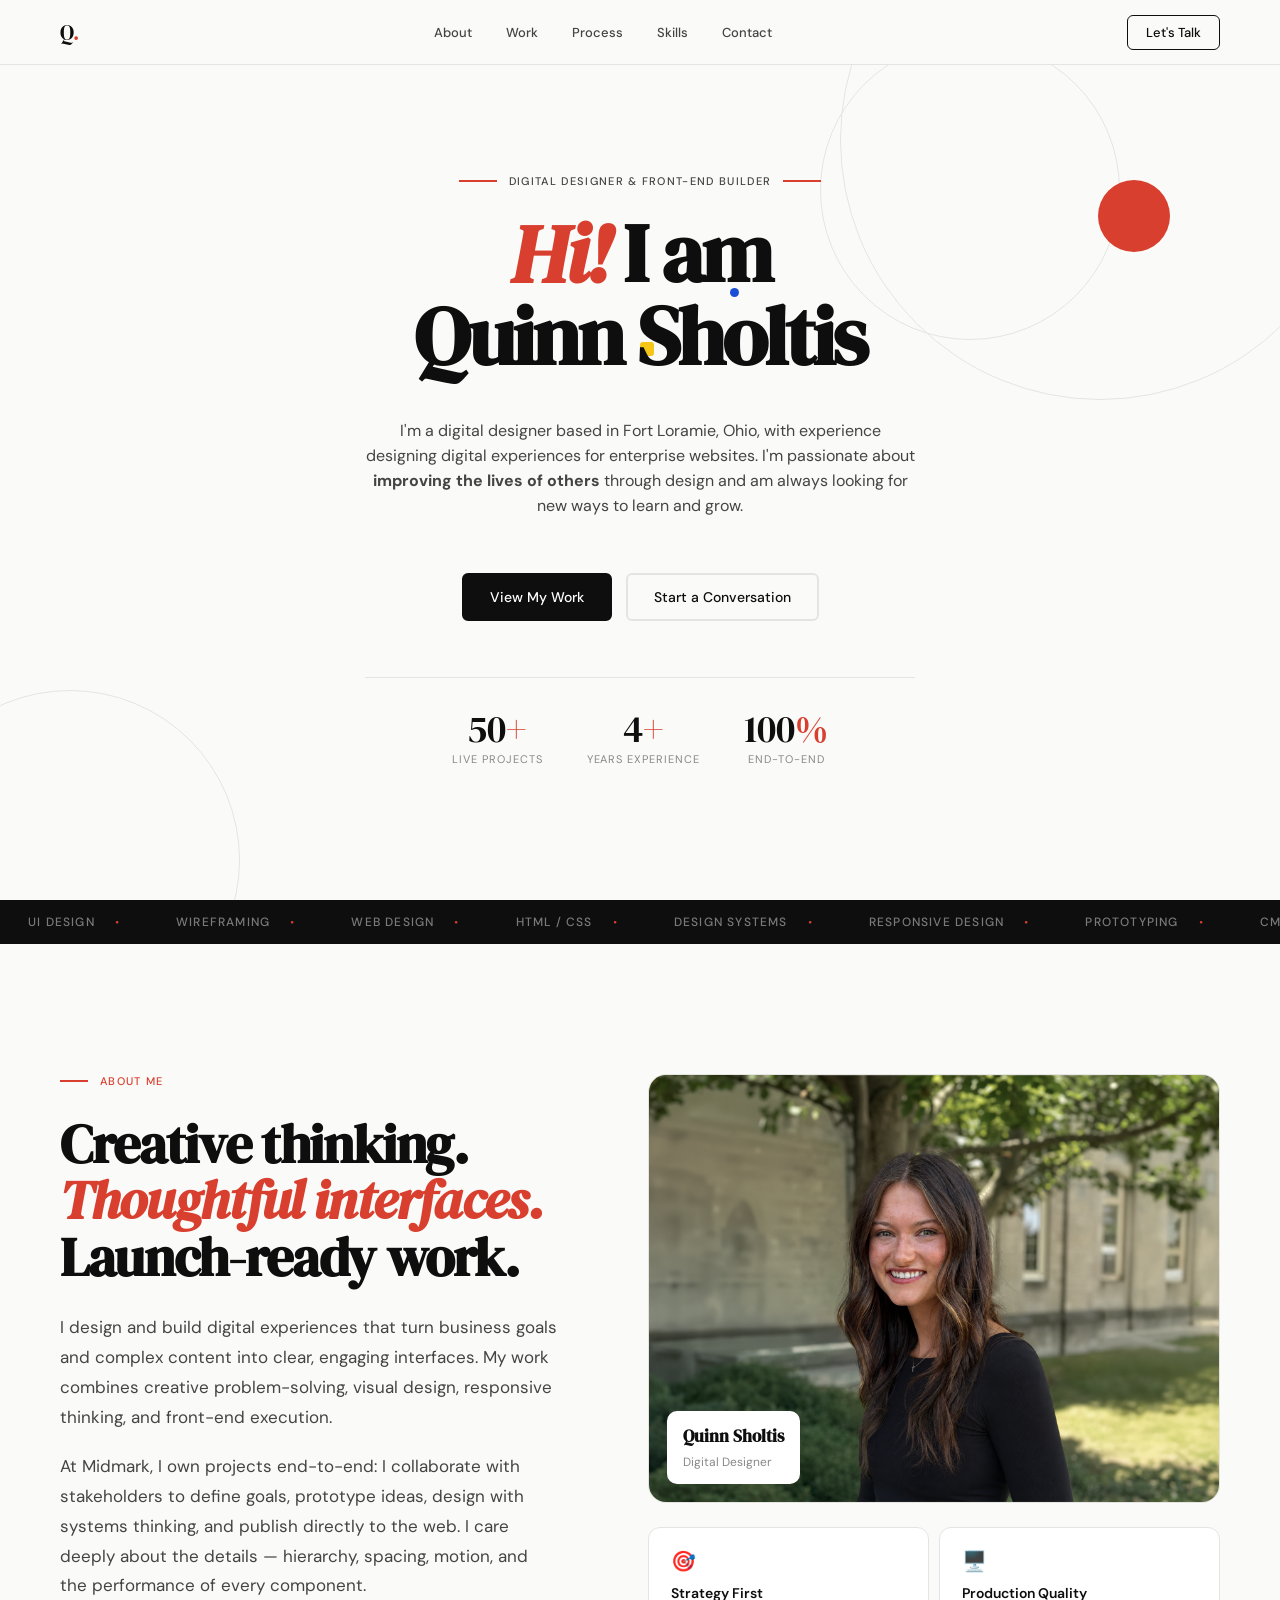
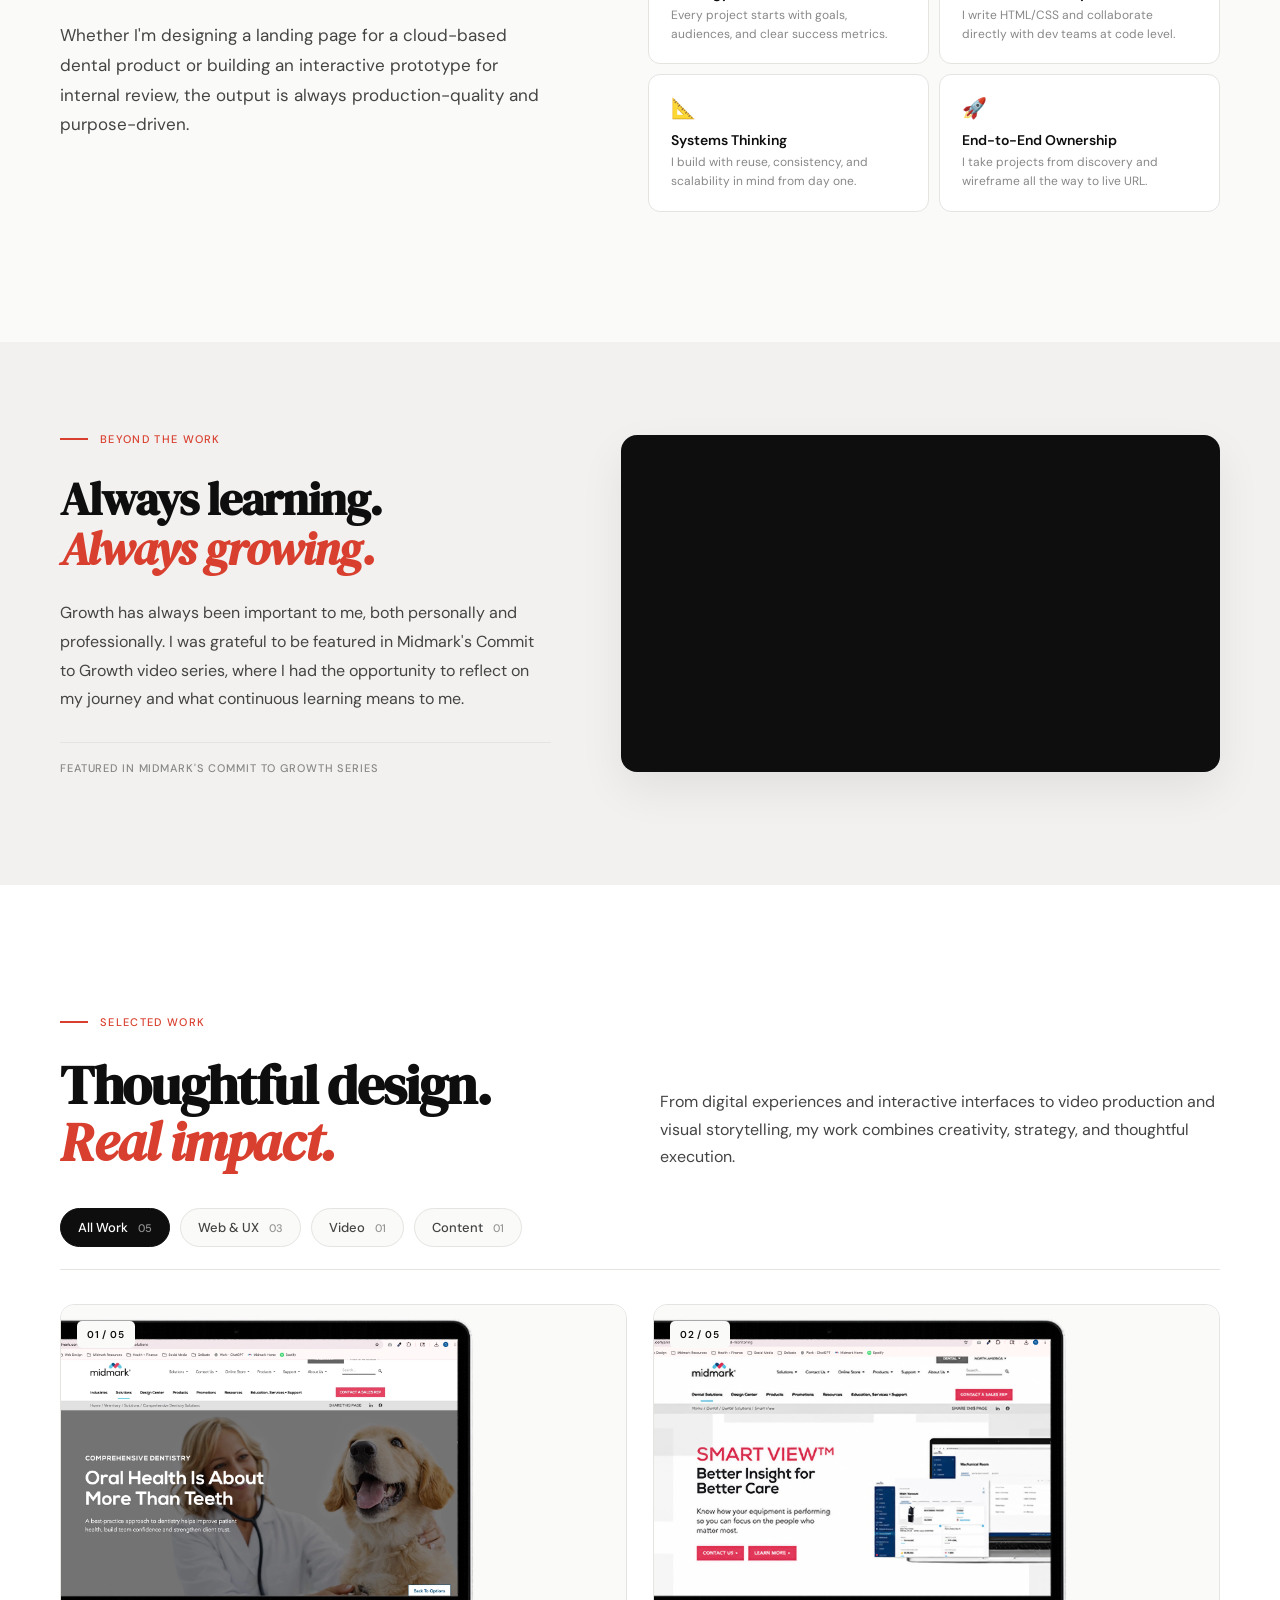
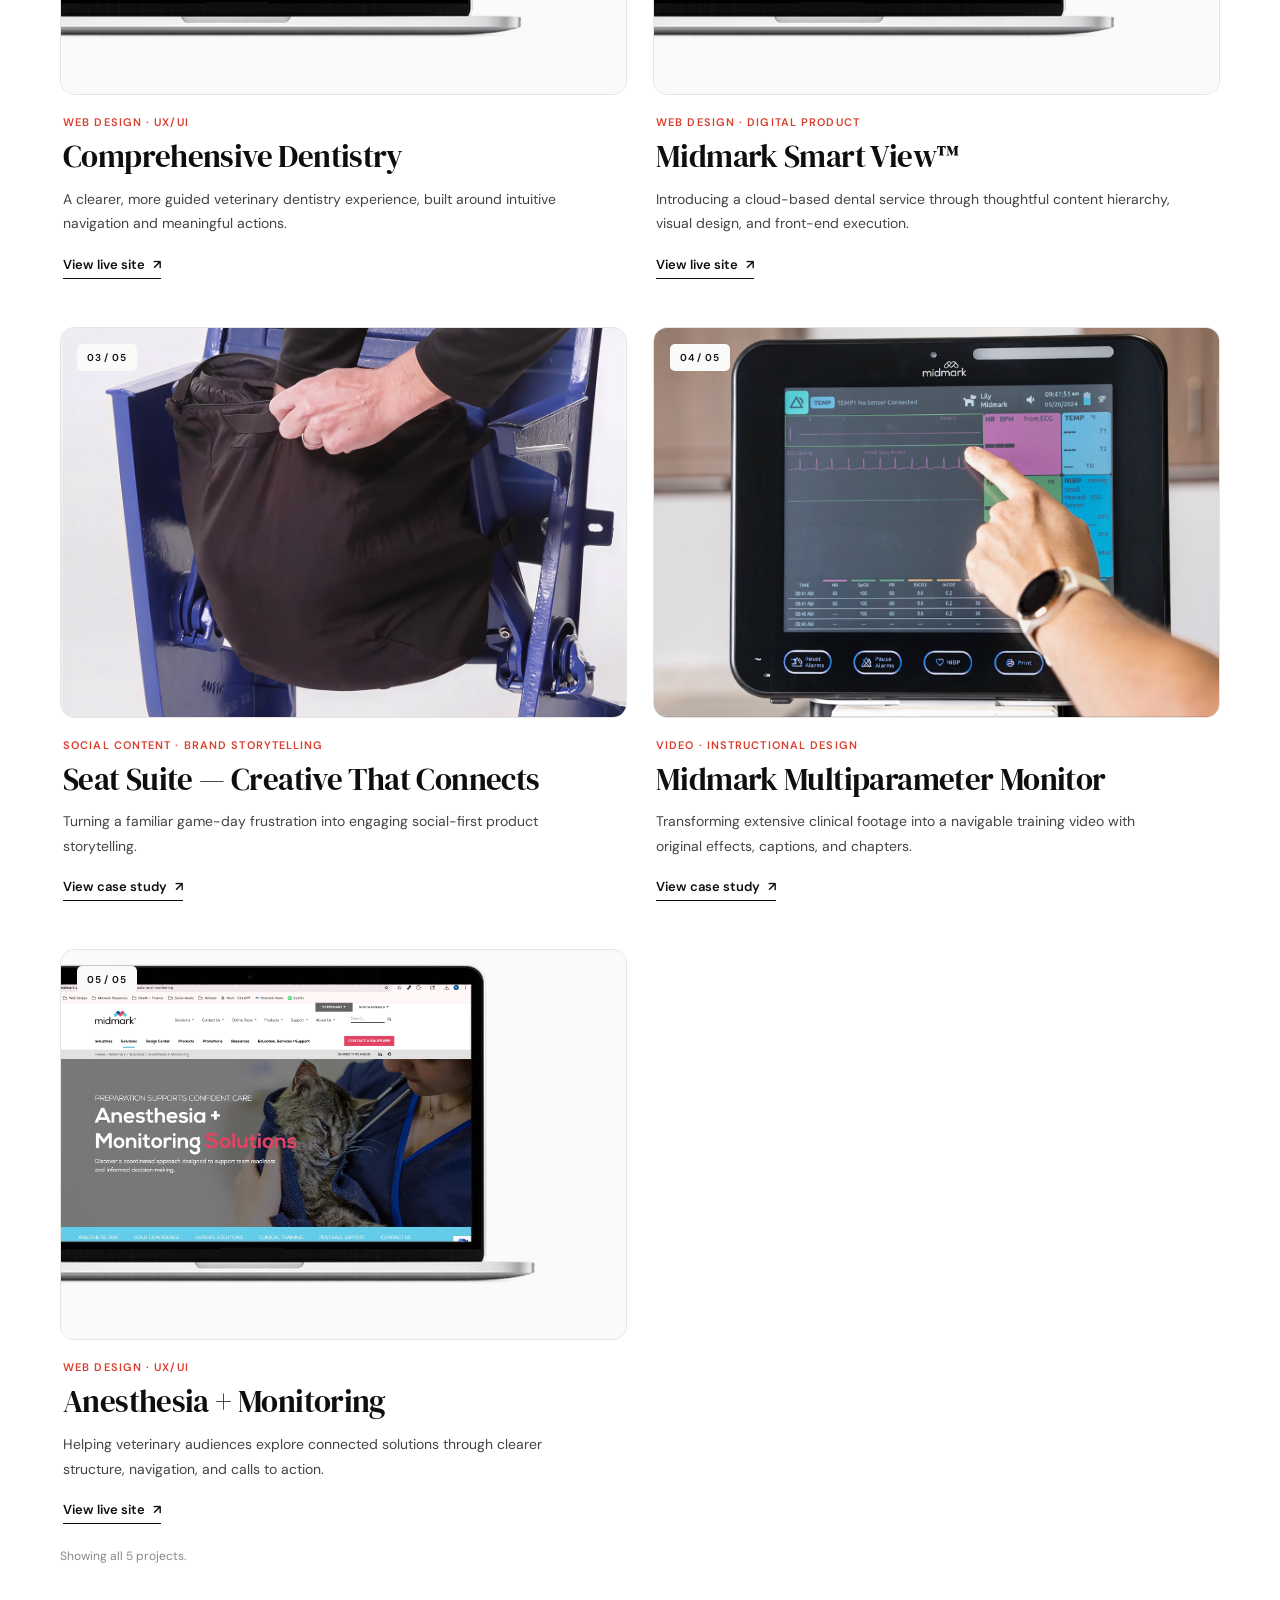
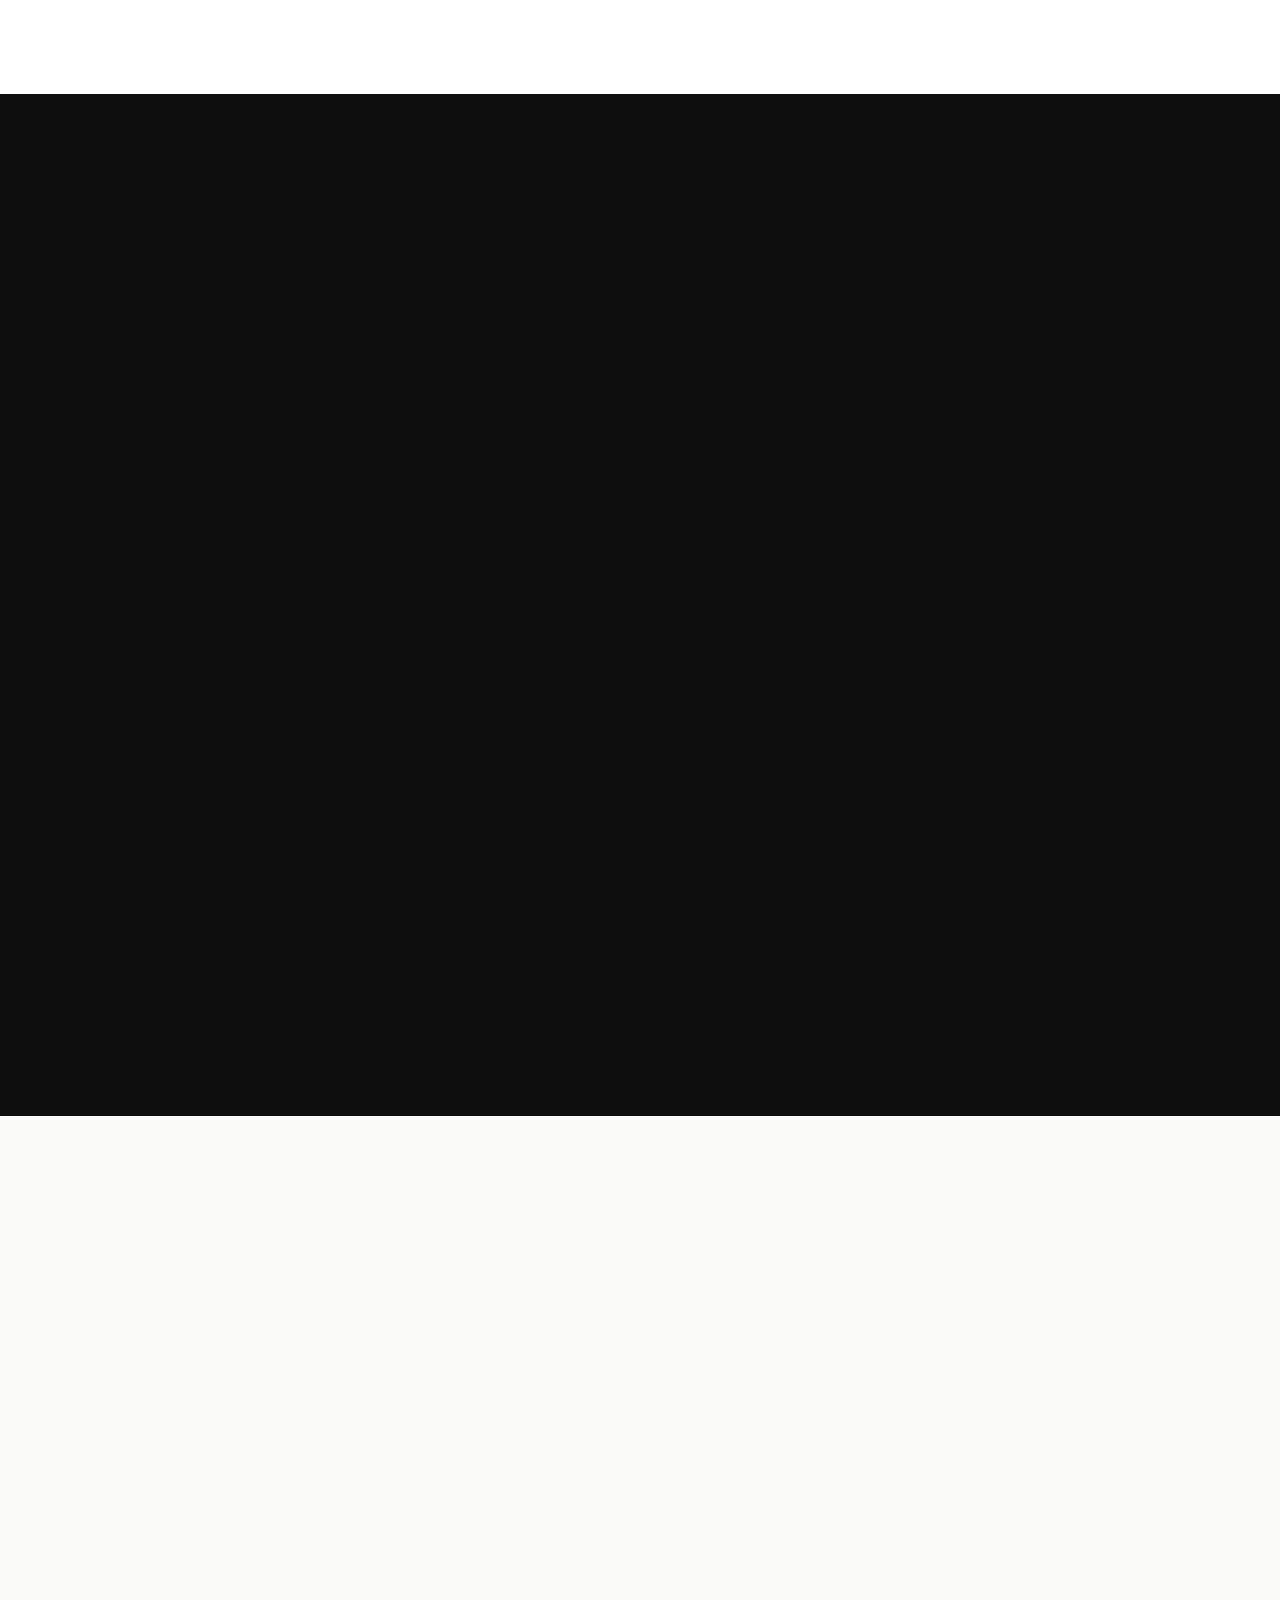
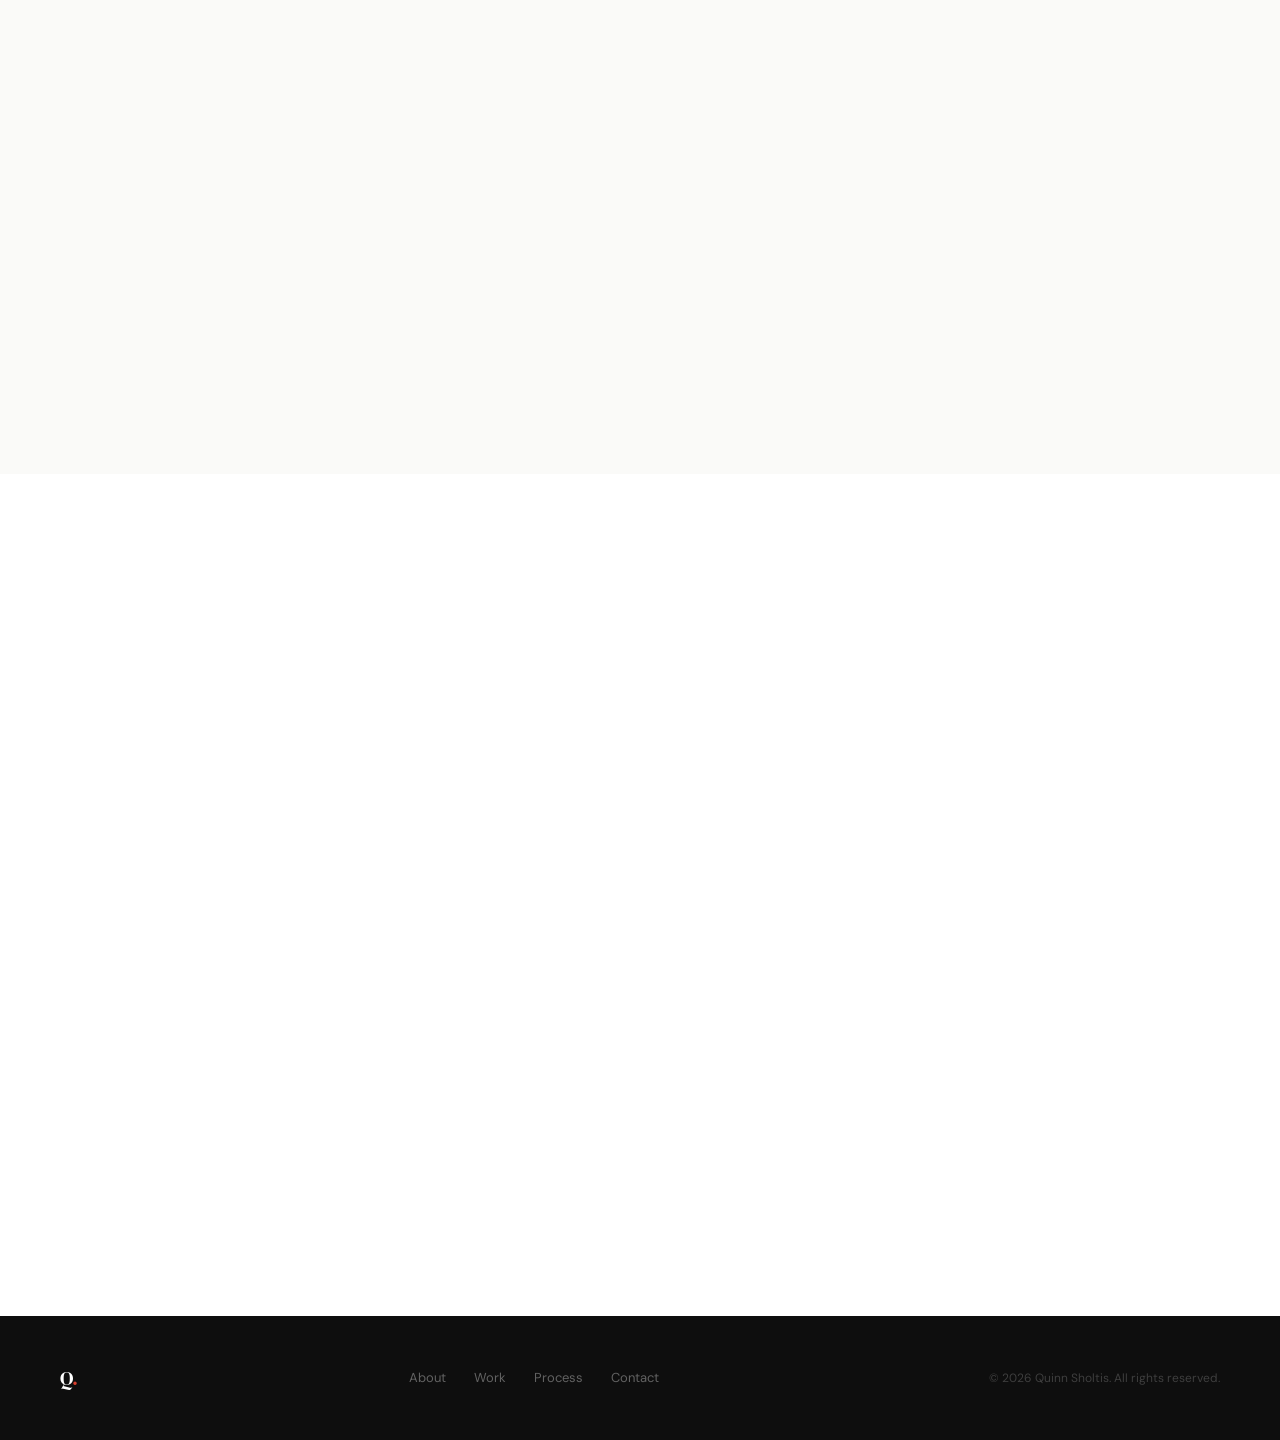
==== commit 9b866e28: "Update index.html" ====
--- a/index.html
+++ b/index.html
@@ -273,7 +273,7 @@
       </div>
       <div class="gallery-grid" id="gallery-grid">
         <article class="gallery-card reveal" data-category="web">
-          <a class="gallery-card__image" href="https://www.midmark.com/animal-health/solutions/dental-solutions" target="_blank" rel="noopener noreferrer" aria-label="View live site: Comprehensive Dentistry">
+          <a class="gallery-card__image" href="comprehensive-dentistry.html" aria-label="View live site: Comprehensive Dentistry">
             <img src="CD-portfolio-nav.webp" alt="Midmark comprehensive dentistry website preview" loading="lazy">
             <span class="gallery-card__number">01 / 05</span>
           </a>
--- a/style.css
+++ b/style.css
@@ -1027,3 +1027,101 @@
 .gallery-empty { margin-top: 24px; font-size: 12px; color: var(--ink-3); }
 @media (max-width: 700px) { .gallery-grid { grid-template-columns: 1fr; gap: 38px; } .gallery-filters { gap: 8px; } .gallery-filter { padding: 9px 13px; font-size: 12px; } .gallery-card__image { aspect-ratio: 1.5; } }
 @media (prefers-reduced-motion: reduce) { .gallery-card__image img { transition: none; } }
+
+/* ==============================================
+   COMMIT TO GROWTH FEATURE
+============================================== */
+
+.growth-feature {
+    padding: 90px 0 110px;
+    background: var(--paper-2);
+}
+
+/* Two-column layout */
+
+.growth-layout {
+    display: grid;
+    grid-template-columns: 0.9fr 1.1fr;
+    gap: 70px;
+    align-items: center;
+}
+
+/* Left content */
+
+.growth-copy {
+    min-width: 0;
+}
+
+.growth-copy .section-h {
+    font-size: clamp(34px, 3.6vw, 50px);
+    line-height: 1.1;
+    margin-bottom: 24px;
+}
+
+.growth-copy p {
+    font-family: var(--sans);
+    font-size: 16px;
+    line-height: 1.8;
+    color: var(--ink-2);
+    margin: 0 0 28px;
+}
+
+.growth-credit {
+    display: block;
+    padding-top: 18px;
+    border-top: 1px solid var(--paper-3);
+    font-family: var(--sans);
+    font-size: 11px;
+    font-weight: 500;
+    letter-spacing: .08em;
+    text-transform: uppercase;
+    color: var(--ink-3);
+}
+
+/* Right video */
+
+.growth-media {
+    position: relative;
+    width: 100%;
+    aspect-ratio: 16 / 9;
+    overflow: hidden;
+    border-radius: 16px;
+    background: var(--ink);
+    box-shadow: 0 18px 45px rgba(0,0,0,.07);
+}
+
+.growth-media iframe {
+    display: block;
+    width: 100%;
+    height: 100%;
+    border: 0;
+}
+
+/* Tablet */
+
+@media (max-width: 900px) {
+    .growth-layout {
+        grid-template-columns: 1fr;
+        gap: 36px;
+    }
+
+    .growth-copy p {
+        max-width: 650px;
+    }
+}
+
+/* Mobile */
+
+@media (max-width: 640px) {
+    .growth-feature {
+        padding: 65px 0;
+    }
+
+    .growth-copy .section-h {
+        font-size: 36px;
+    }
+
+    .growth-media {
+        border-radius: 10px;
+    }
+}
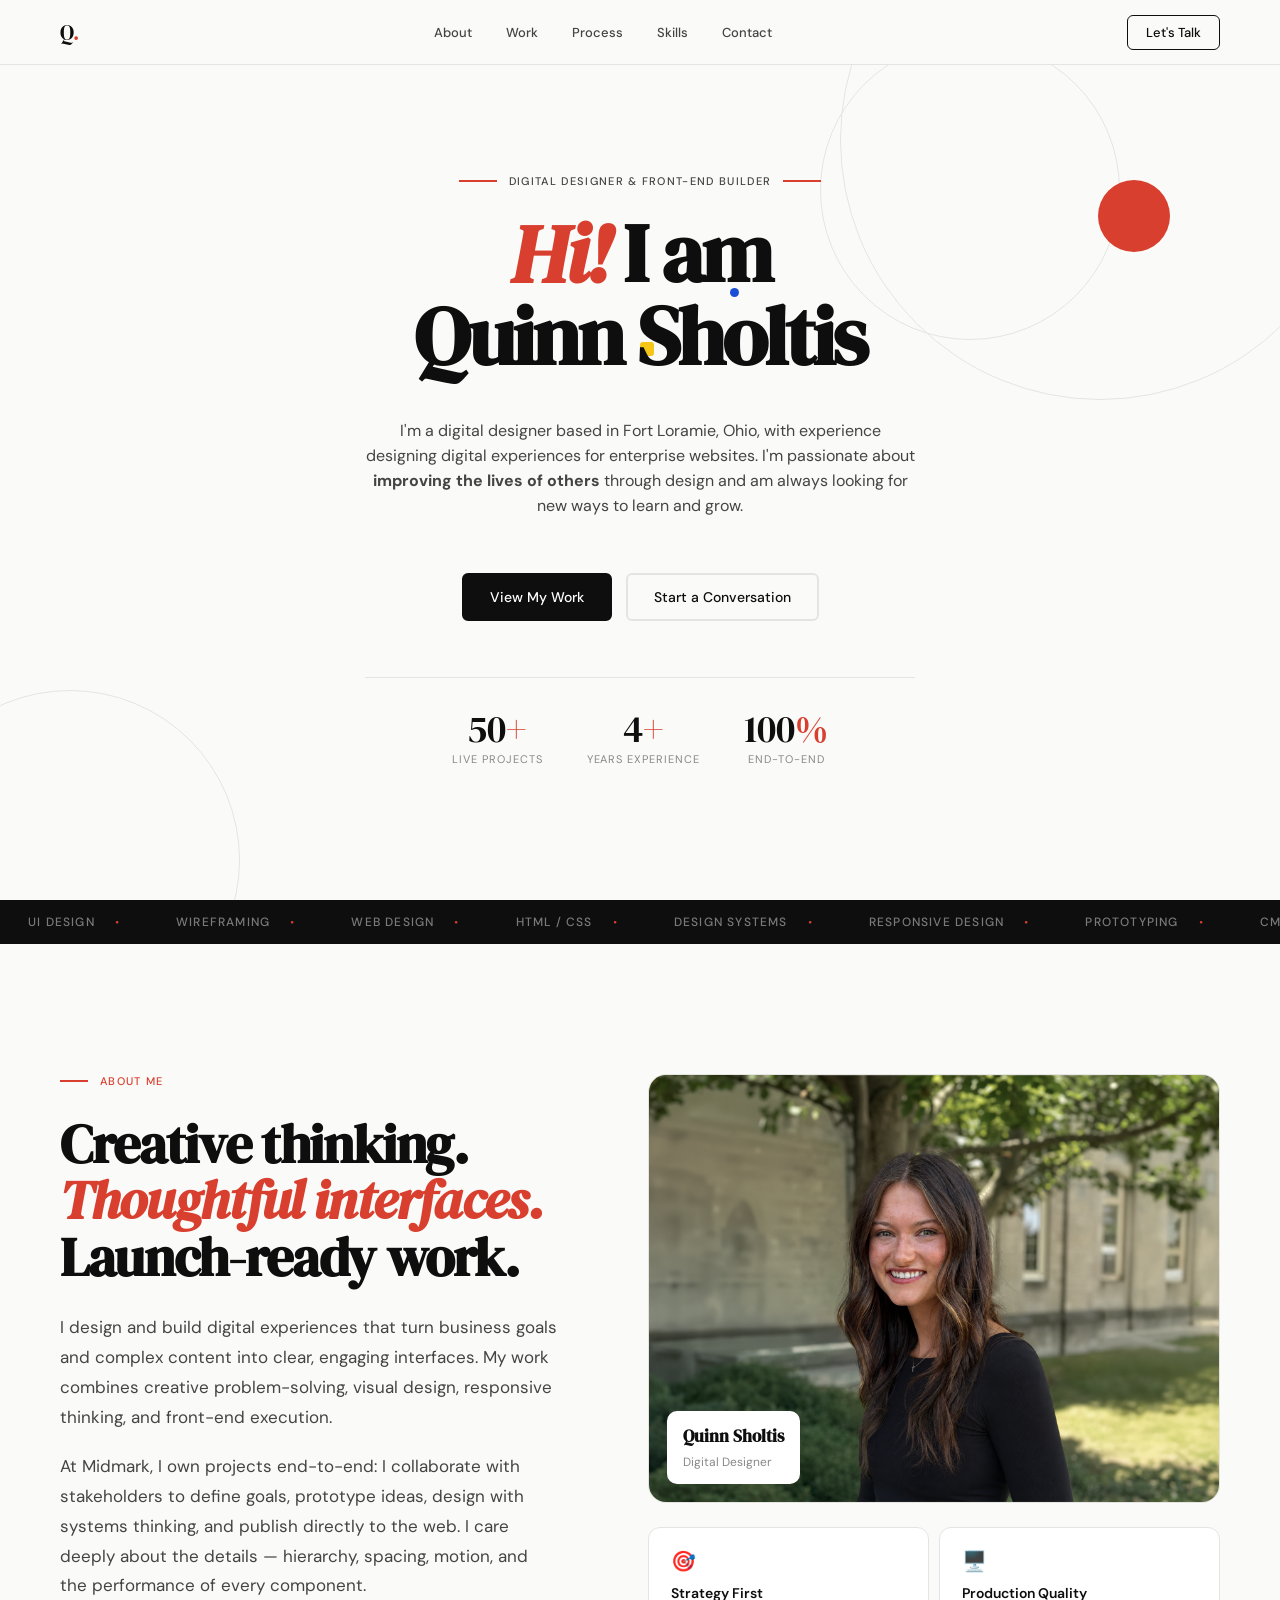
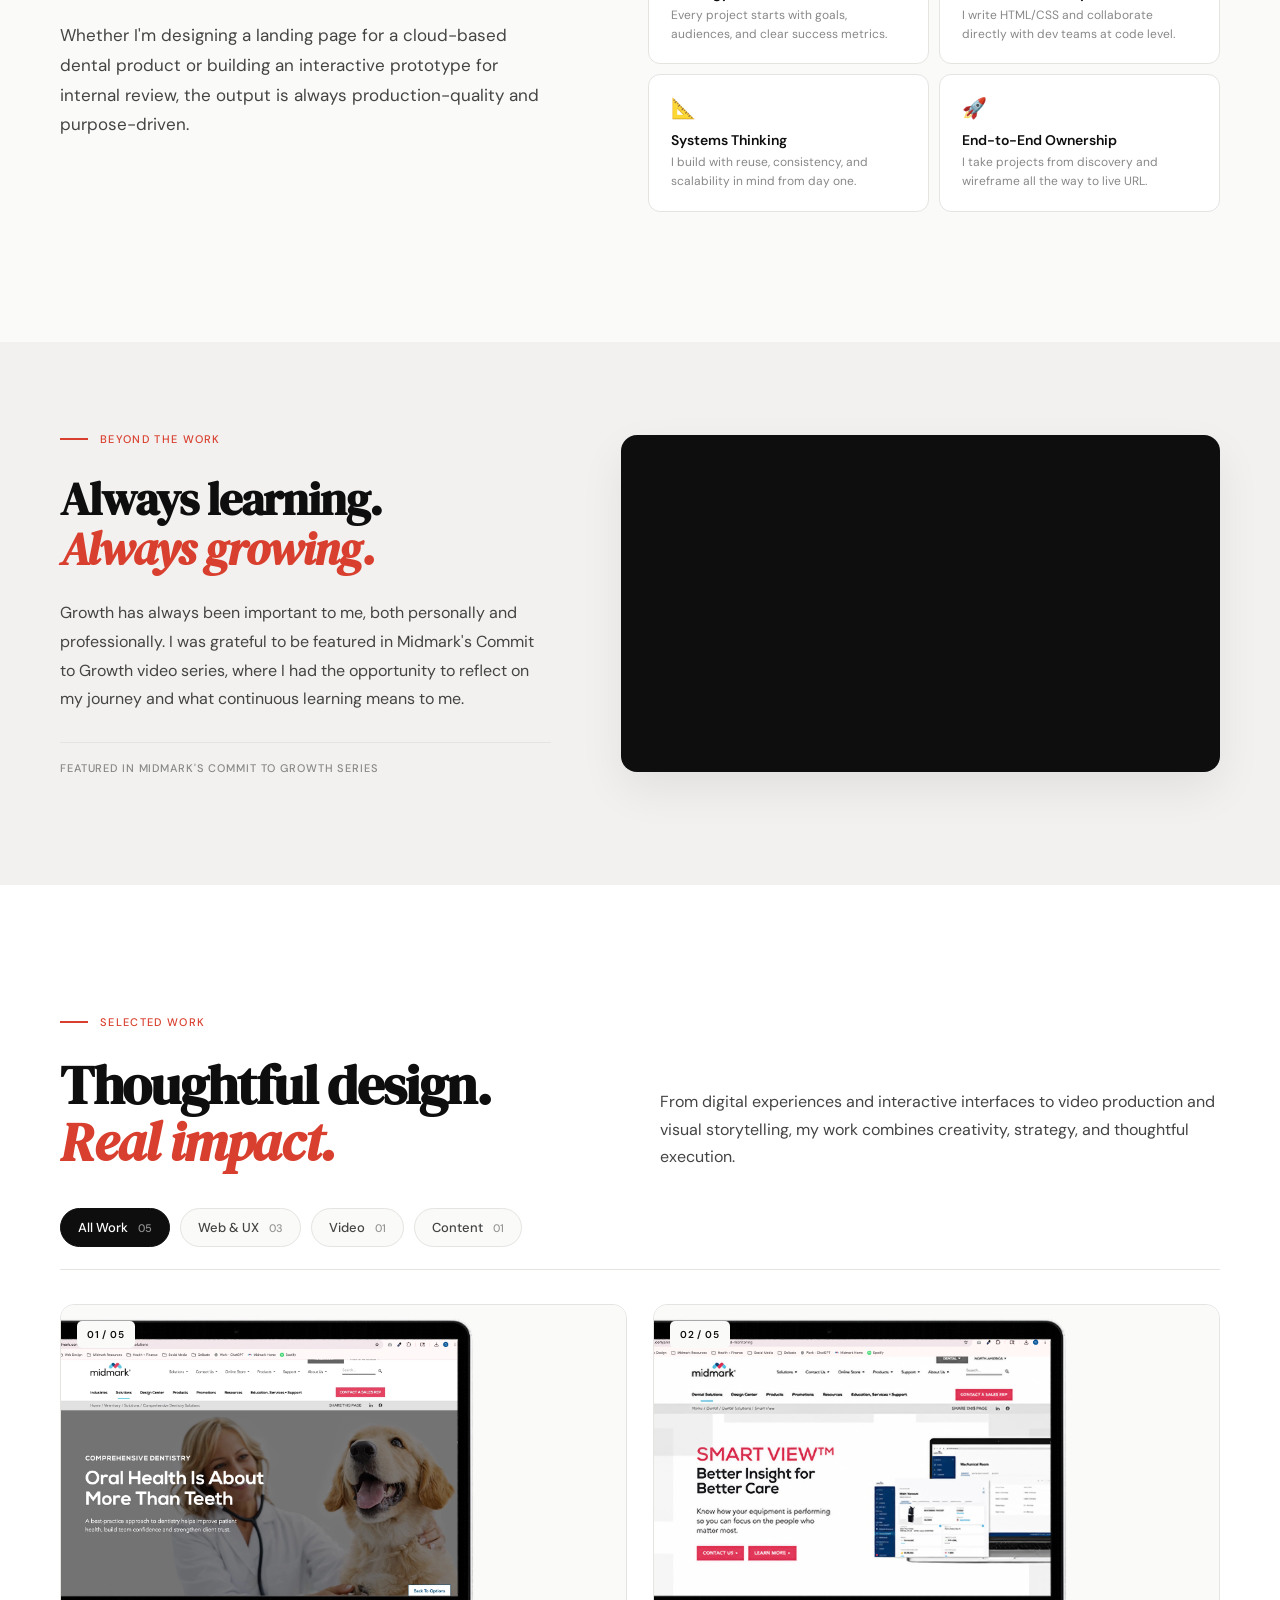
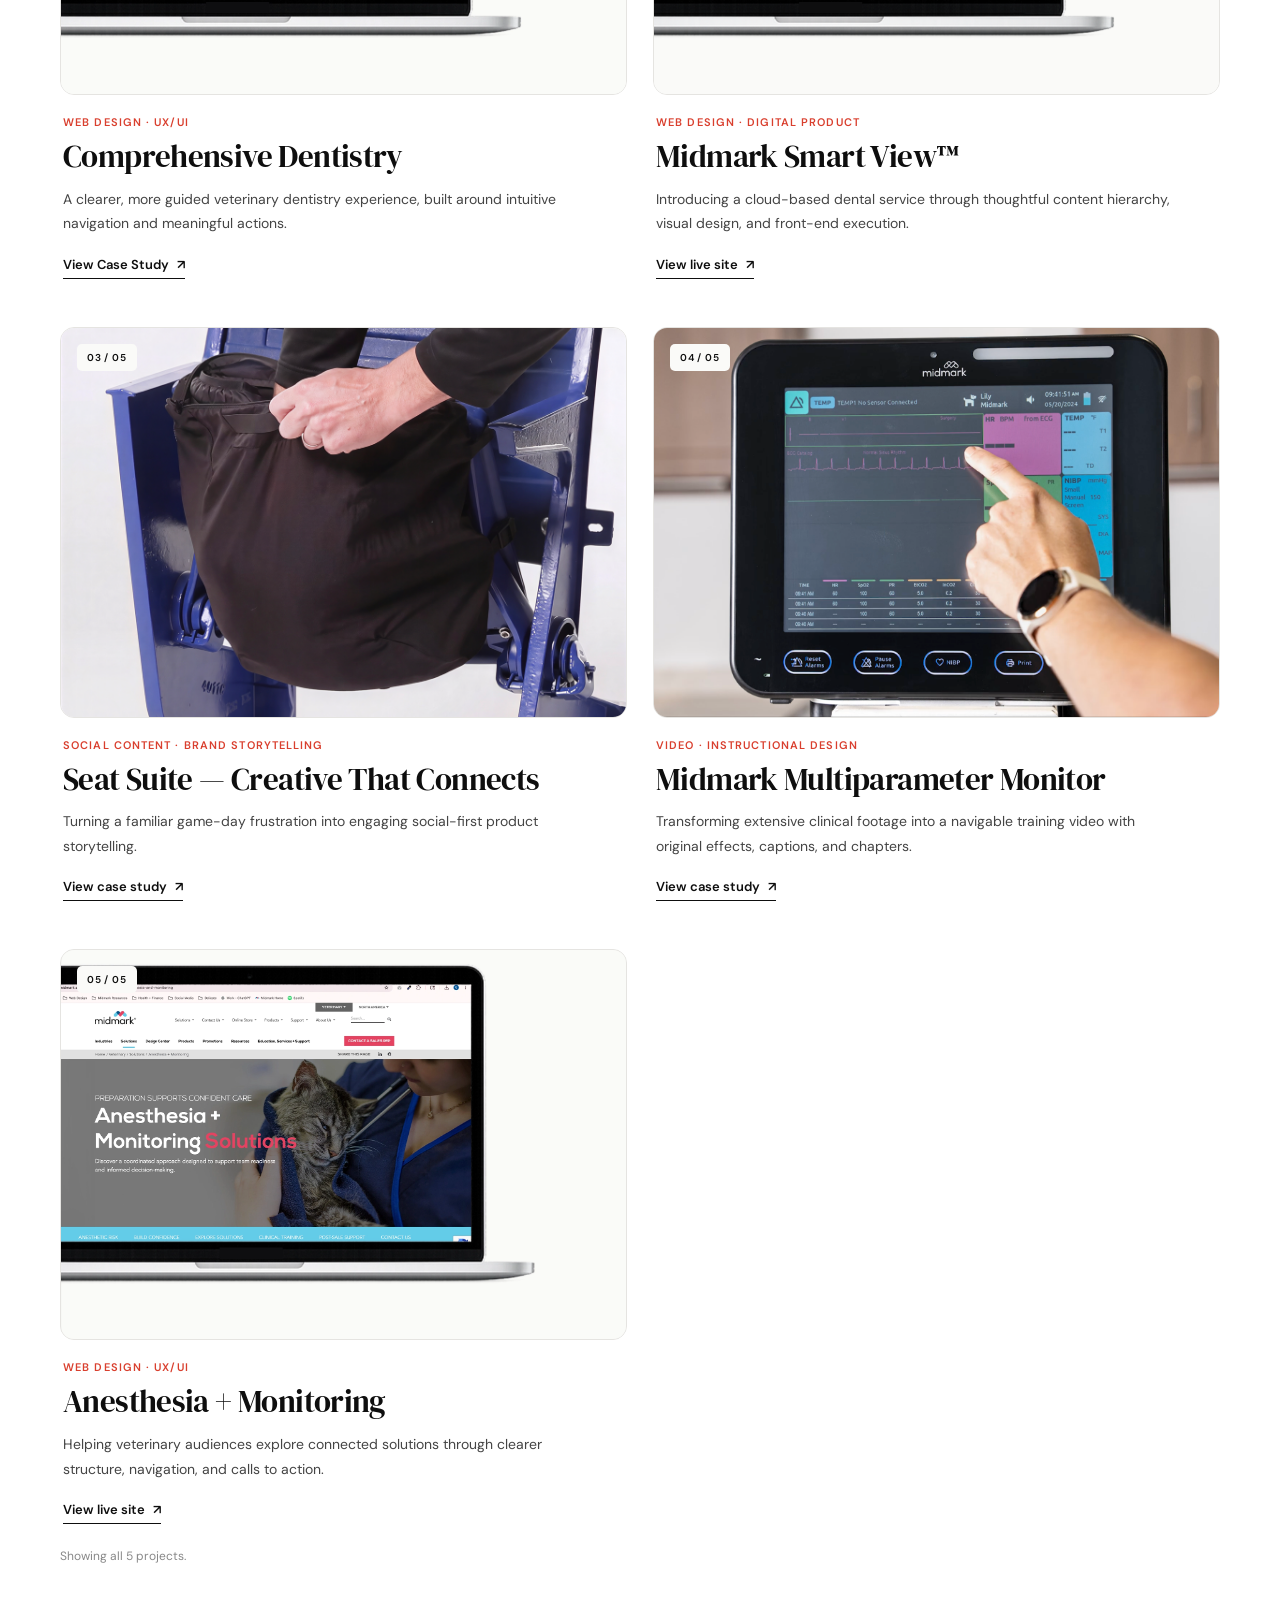
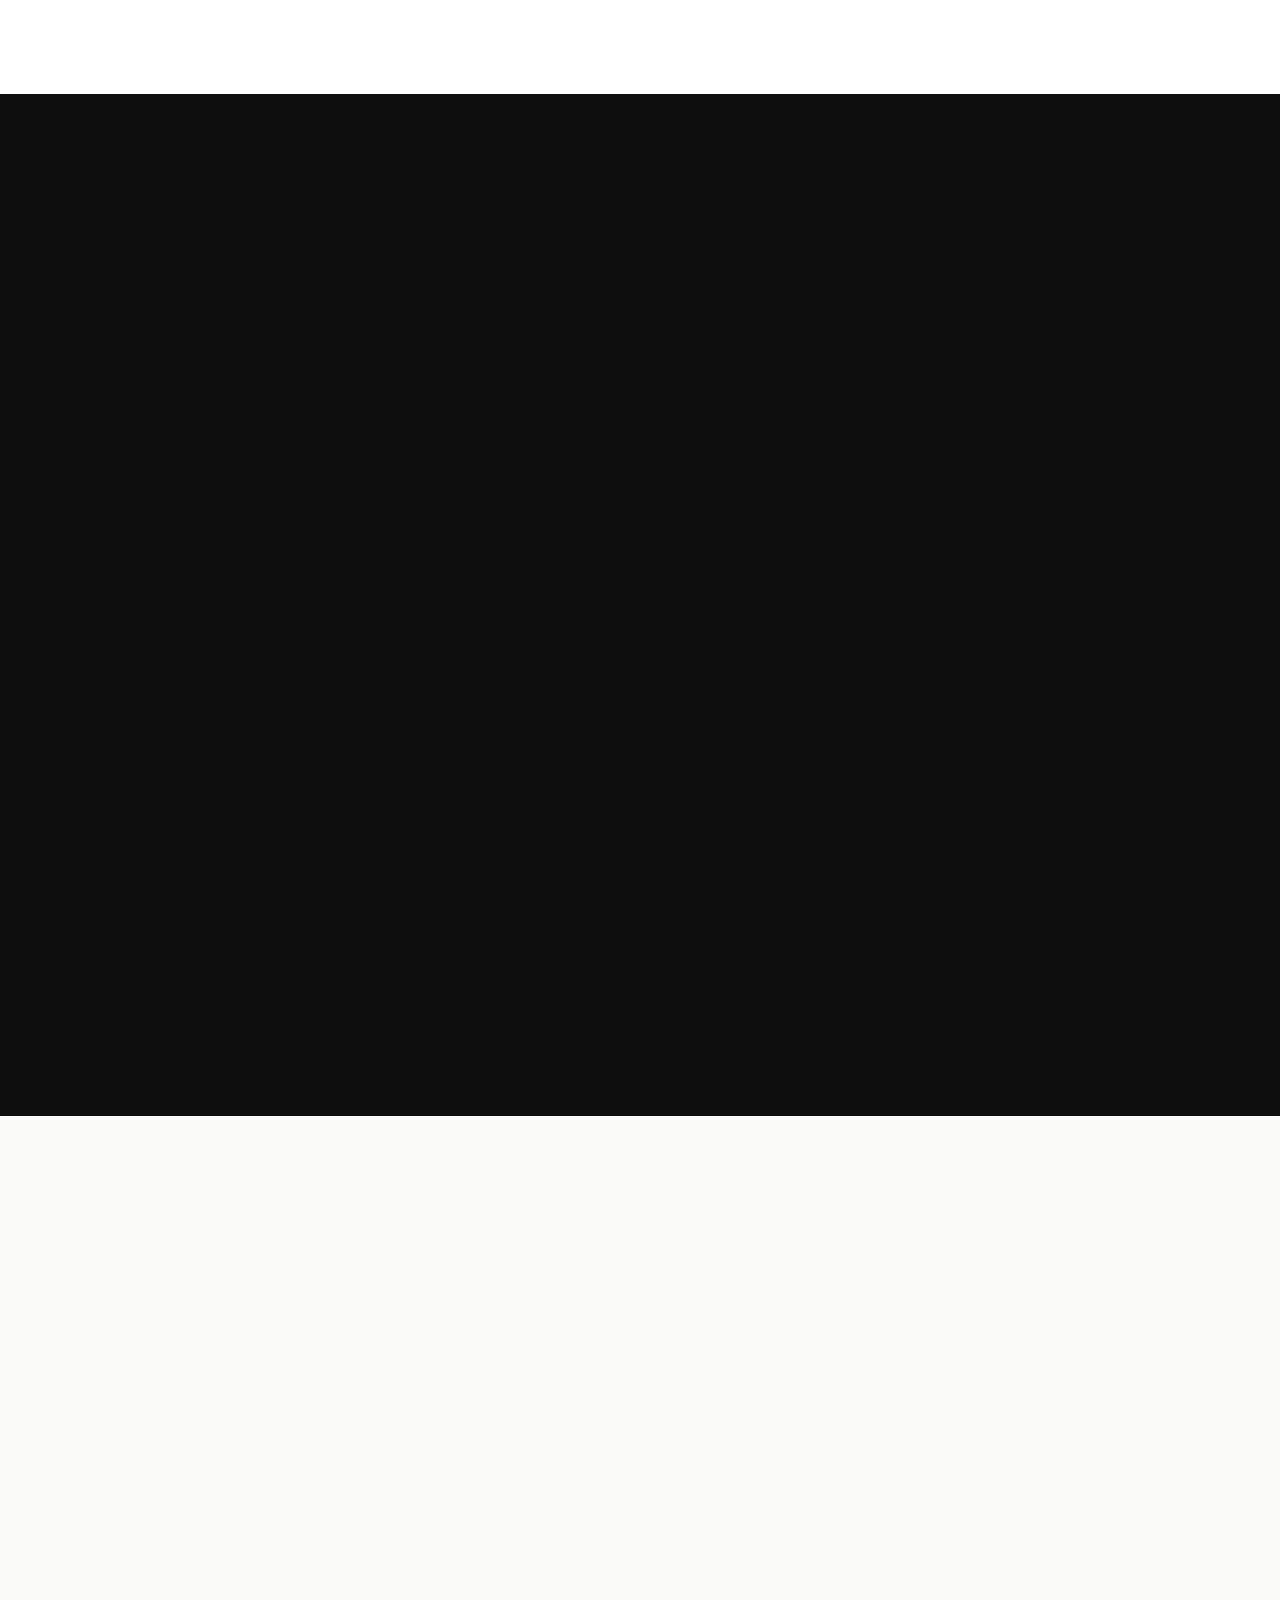
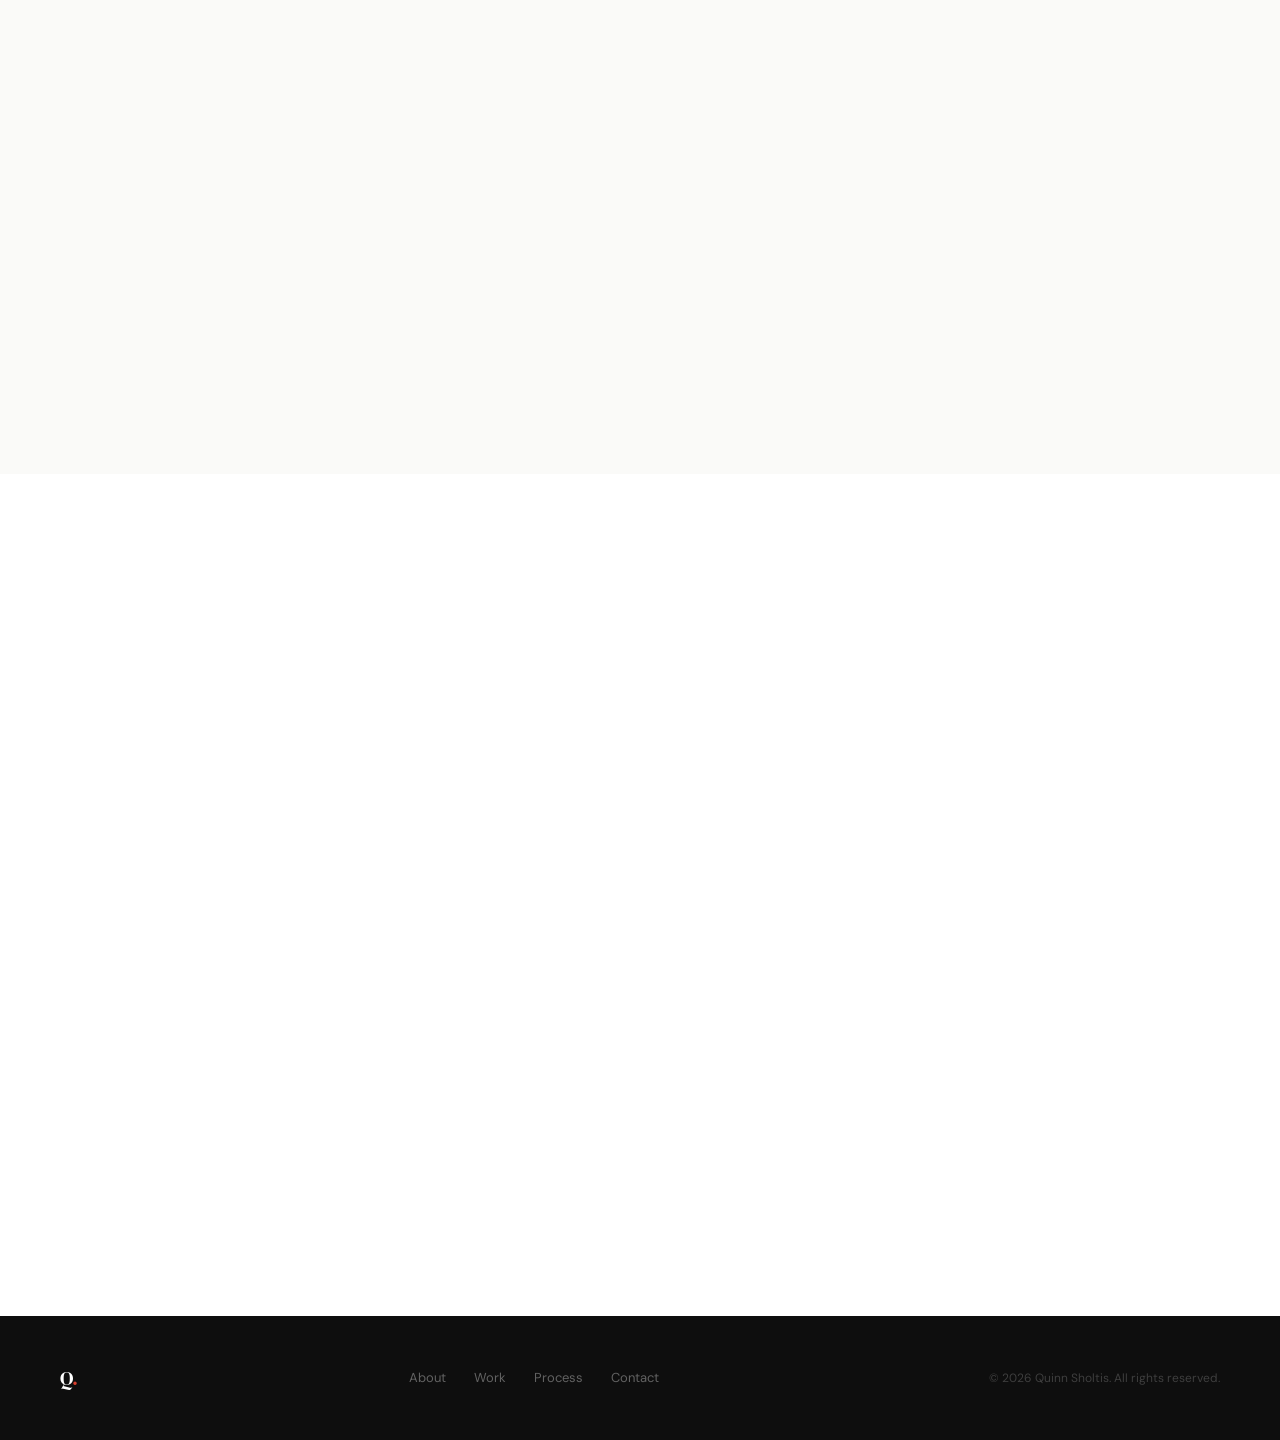
==== commit fd3284c4: "Update index.html" ====
--- a/index.html
+++ b/index.html
@@ -273,7 +273,7 @@
       </div>
       <div class="gallery-grid" id="gallery-grid">
         <article class="gallery-card reveal" data-category="web">
-          <a class="gallery-card__image" href="comprehensive-dentistry.html" aria-label="View live site: Comprehensive Dentistry">
+          <a class="gallery-card__image" href="comprehensive-dentistry.html" aria-label="View Case Study: Comprehensive Dentistry">
             <img src="CD-portfolio-nav.webp" alt="Midmark comprehensive dentistry website preview" loading="lazy">
             <span class="gallery-card__number">01 / 05</span>
           </a>
@@ -281,11 +281,11 @@
             <span class="gallery-card__category">WEB DESIGN · UX/UI</span>
             <h3 class="gallery-card__title">Comprehensive Dentistry</h3>
             <p class="gallery-card__description">A clearer, more guided veterinary dentistry experience, built around intuitive navigation and meaningful actions.</p>
-            <a class="gallery-card__link" href="https://www.midmark.com/animal-health/solutions/dental-solutions" target="_blank" rel="noopener noreferrer">View live site <span aria-hidden="true">↗</span></a>
+            <a class="gallery-card__link" href="comprehensive-dentistry.html" target="_blank" rel="noopener noreferrer">View Case Study <span aria-hidden="true">↗</span></a>
           </div>
         </article>
         <article class="gallery-card reveal" data-category="web">
-          <a class="gallery-card__image" href="https://www.midmark.com/dental/solutions/smartview" target="_blank" rel="noopener noreferrer" aria-label="View live site: Midmark Smart View™">
+          <a class="gallery-card__image" href="comprehensive-dentistry.html" target="_blank" rel="noopener noreferrer" aria-label="View live site: Midmark Smart View™">
             <img src="SM-portfolio-nav.png" alt="Midmark Smart View landing page preview" loading="lazy">
             <span class="gallery-card__number">02 / 05</span>
           </a>
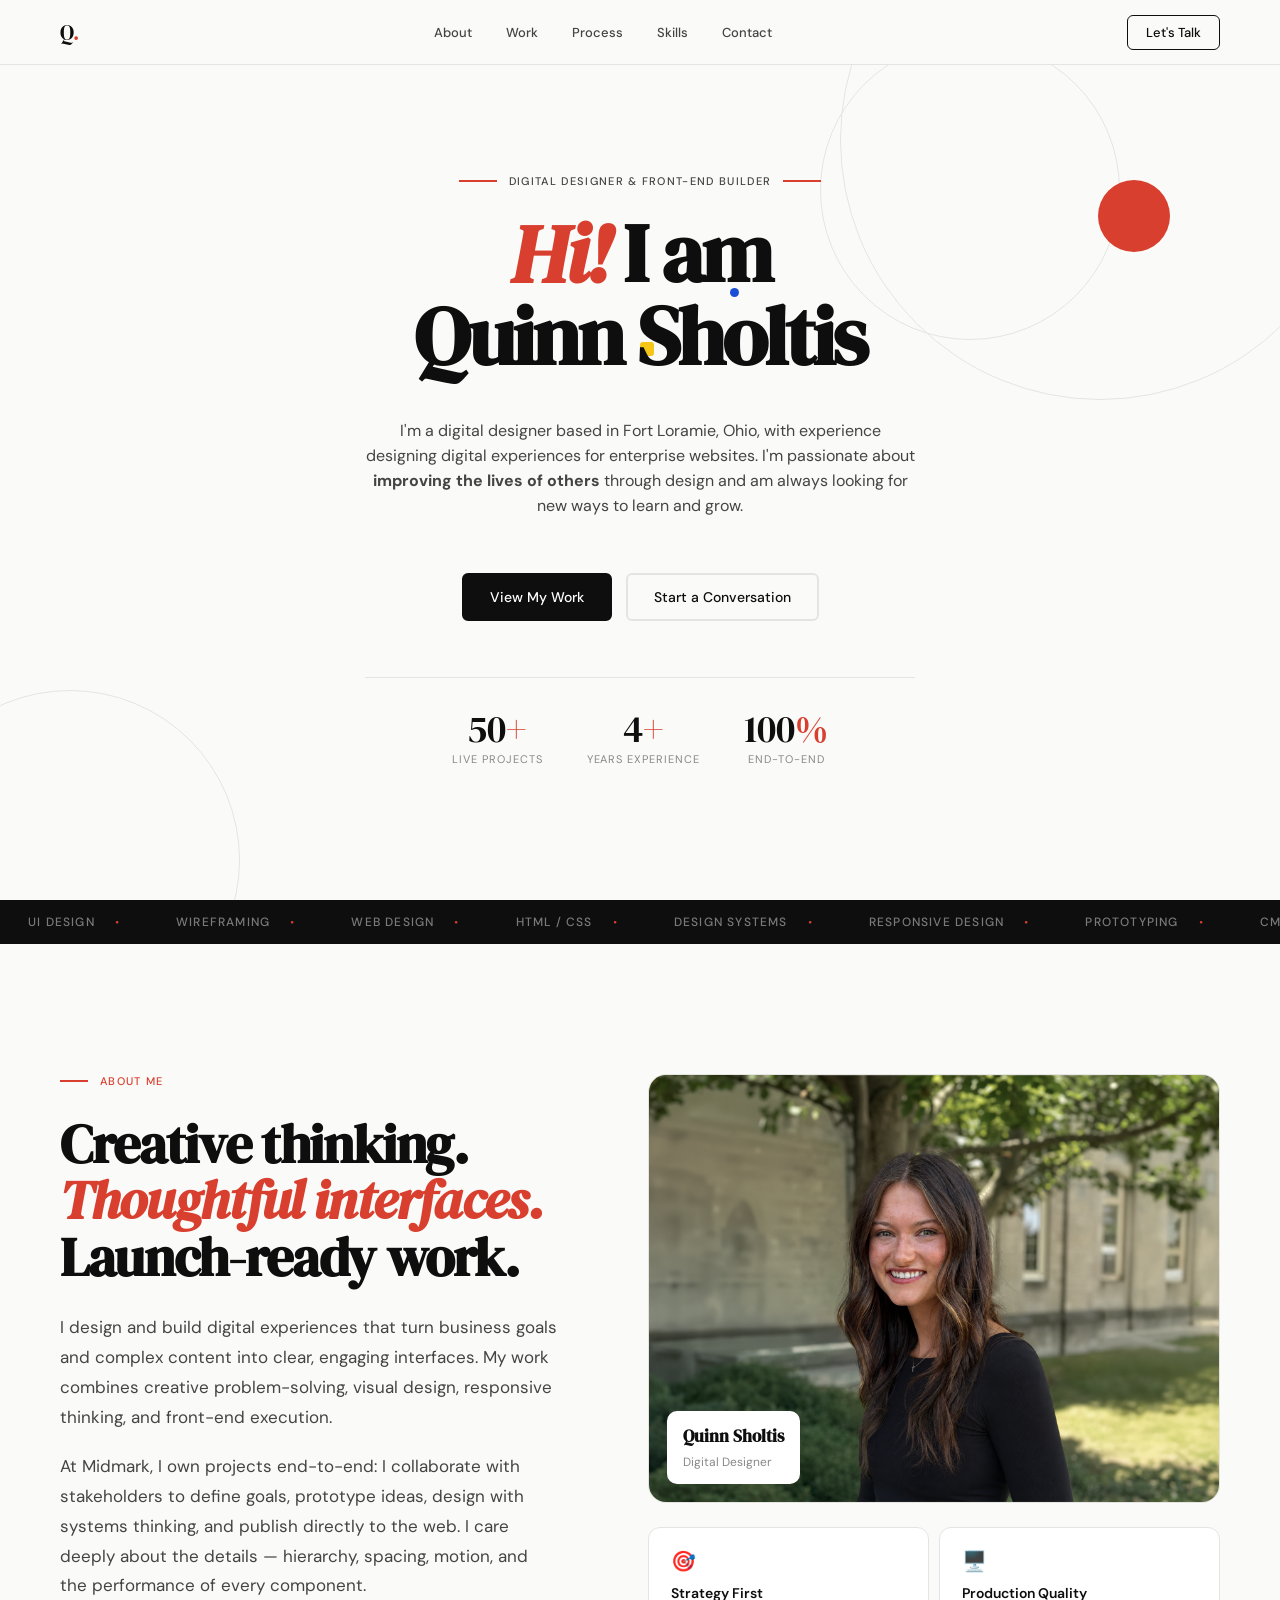
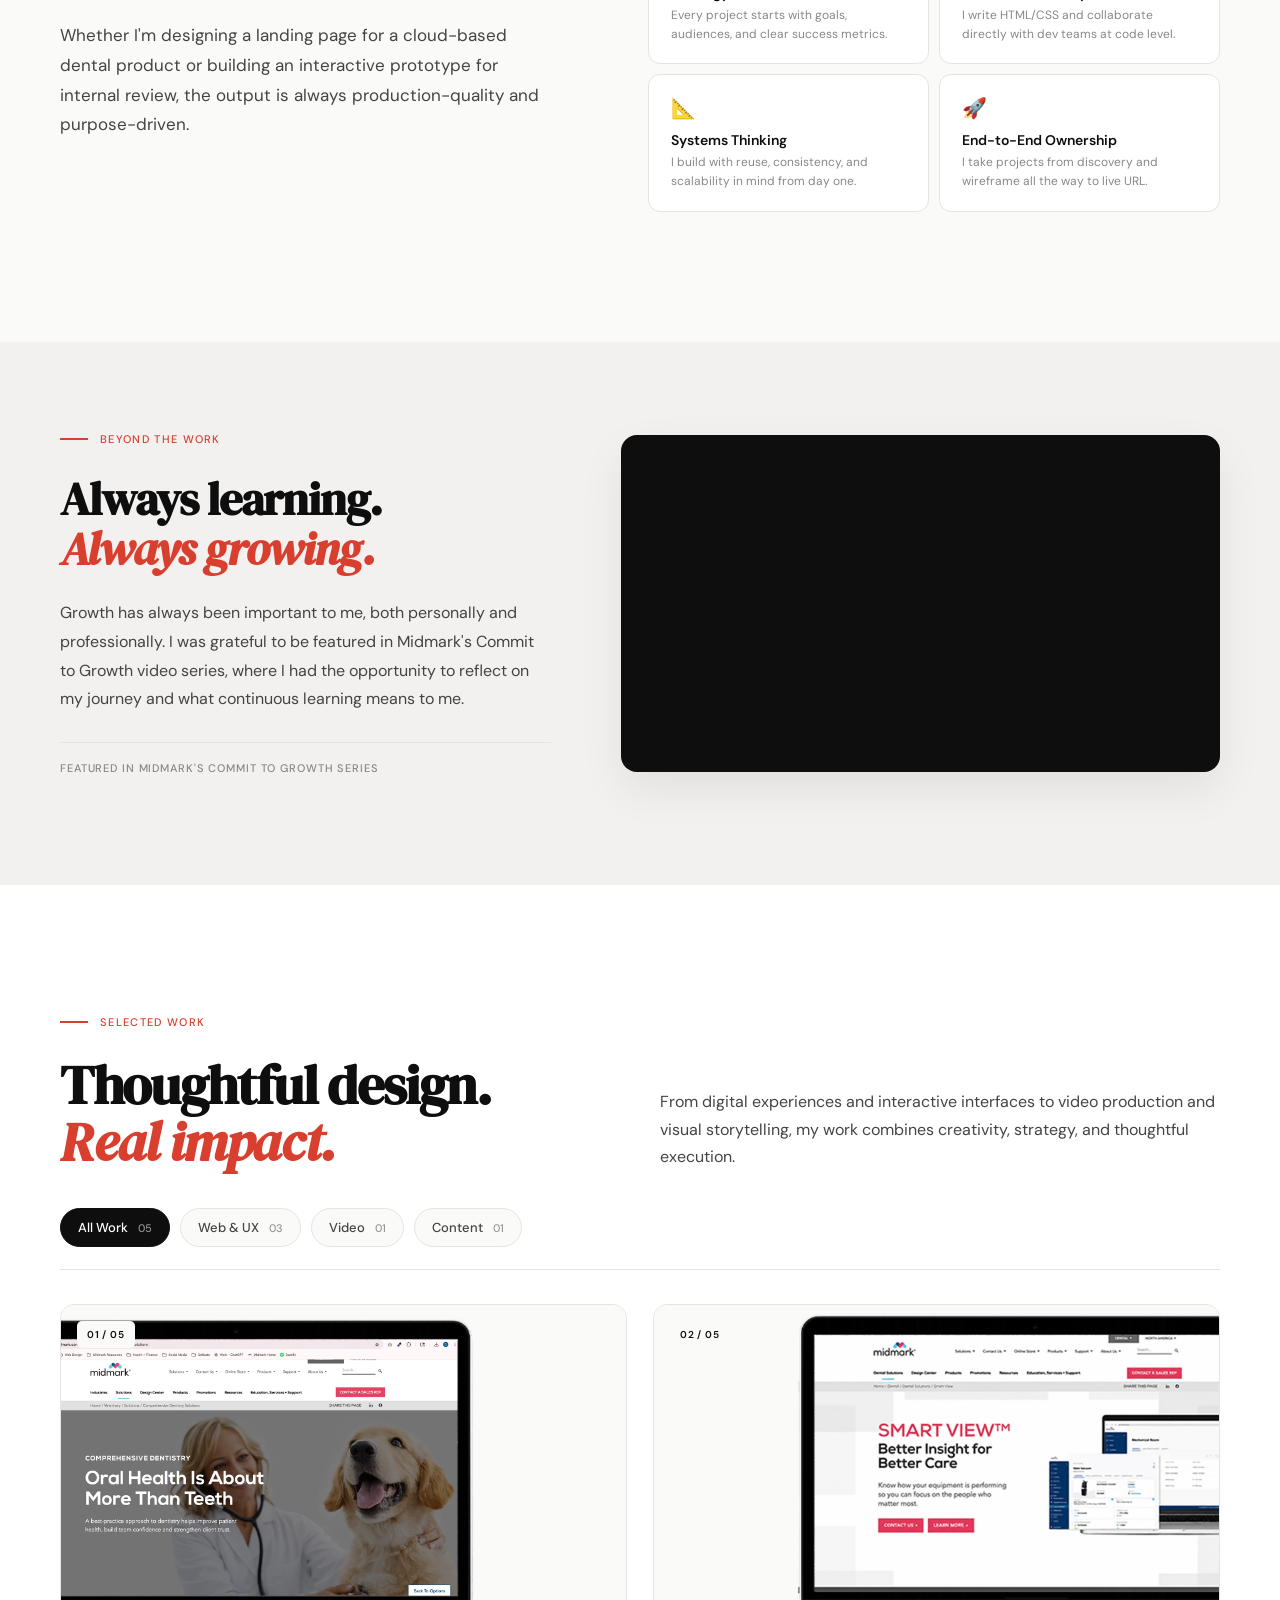
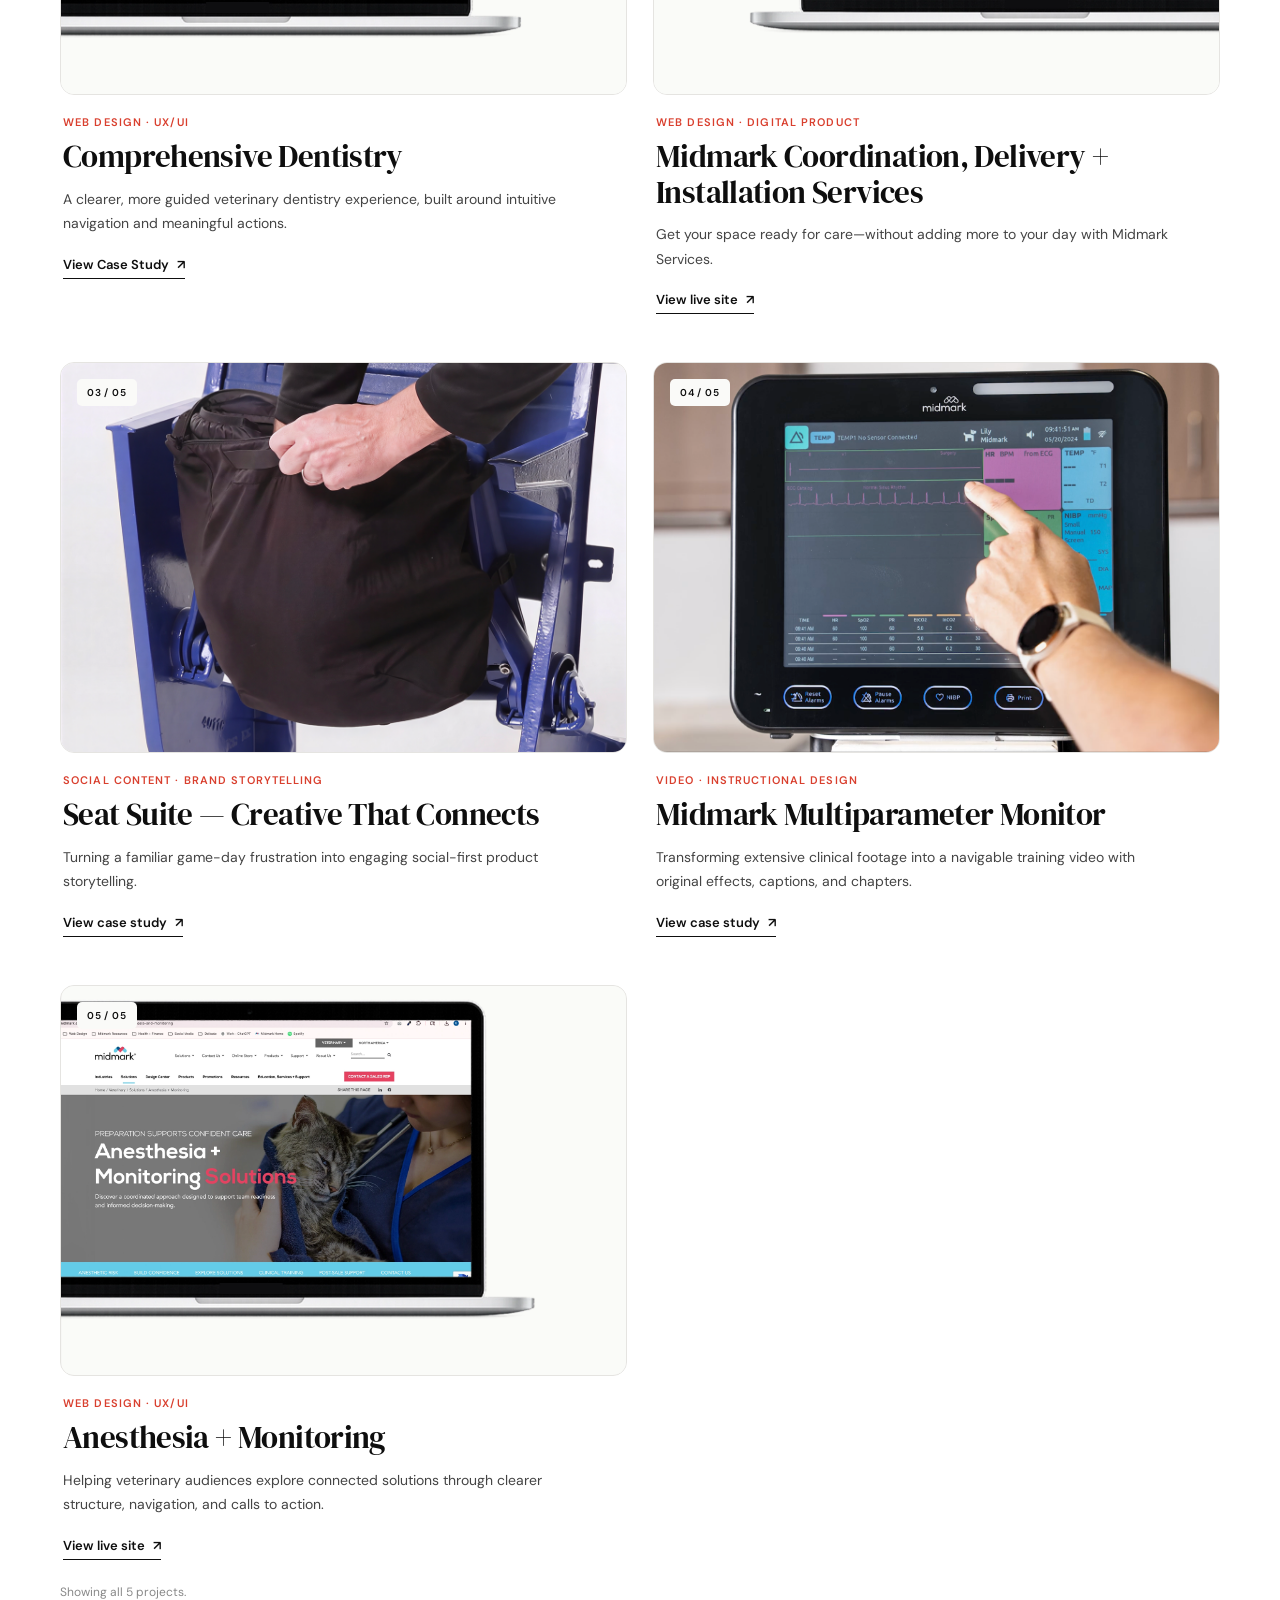
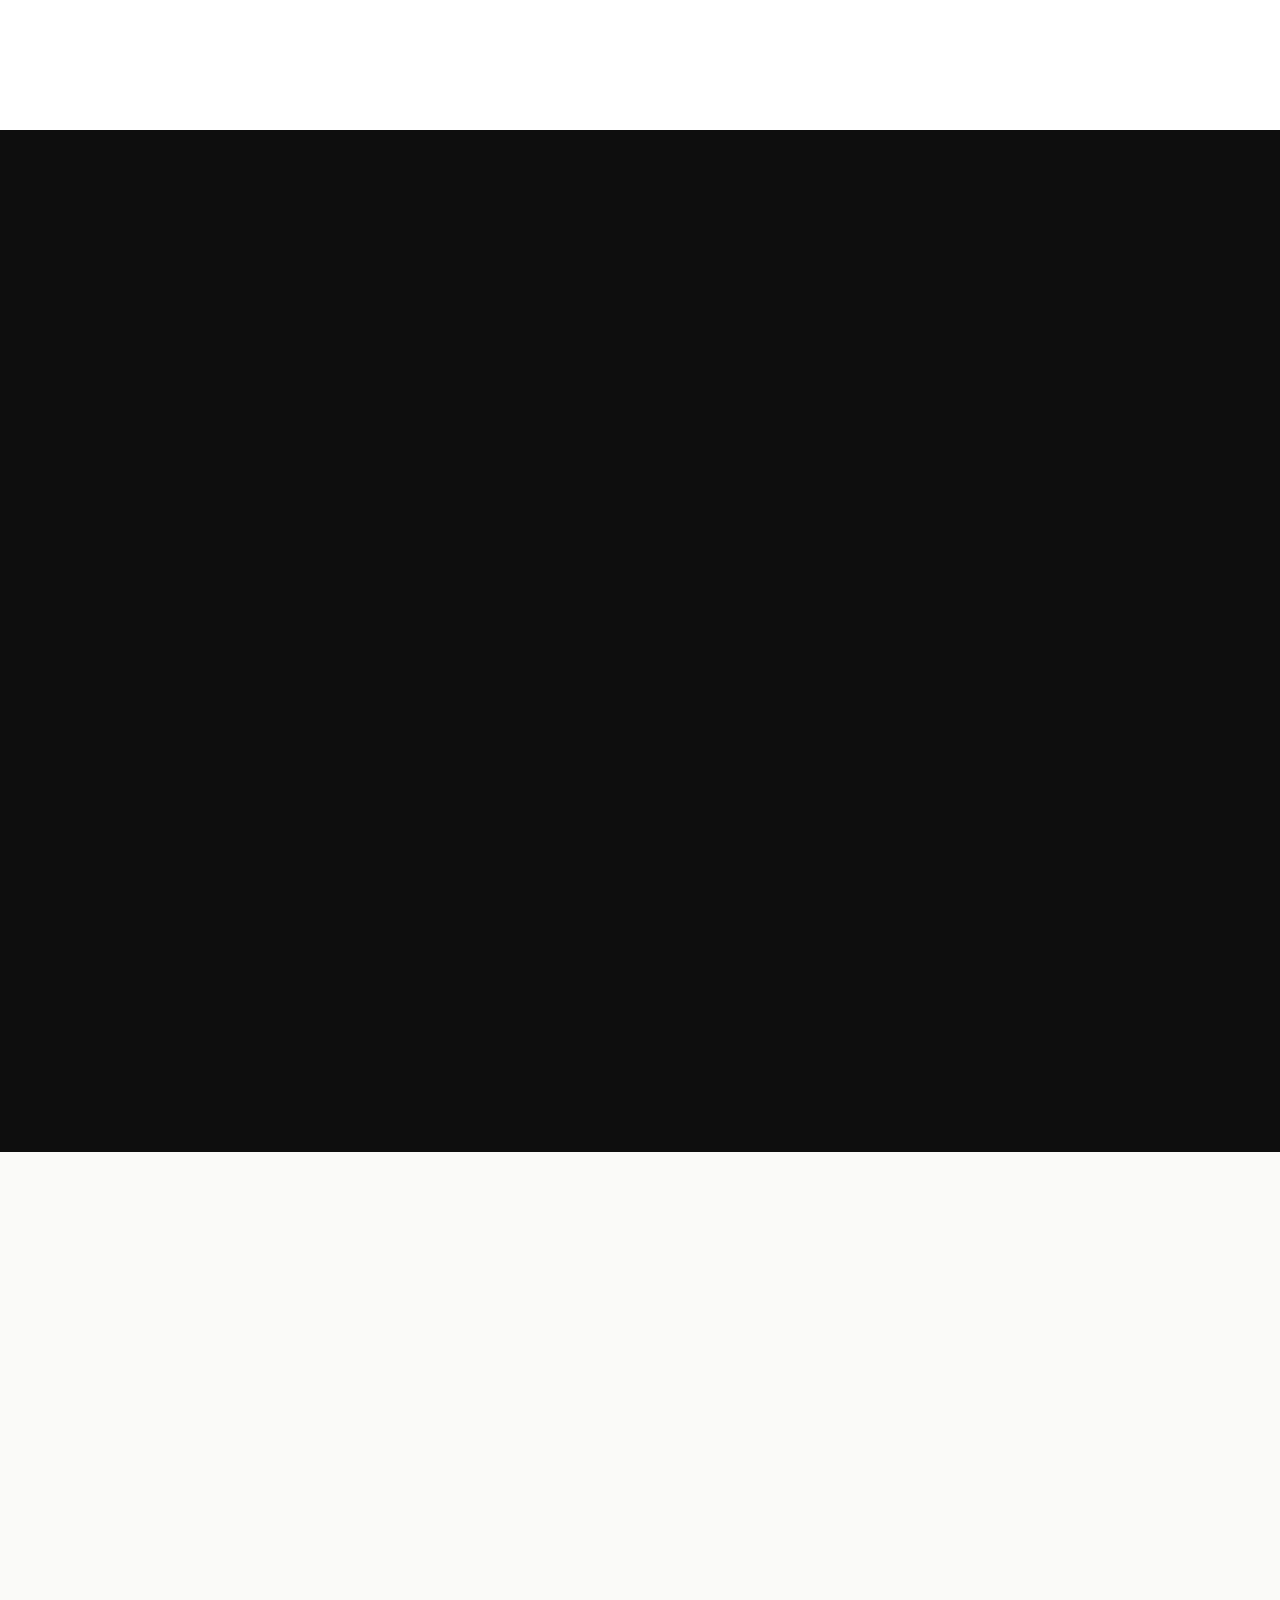
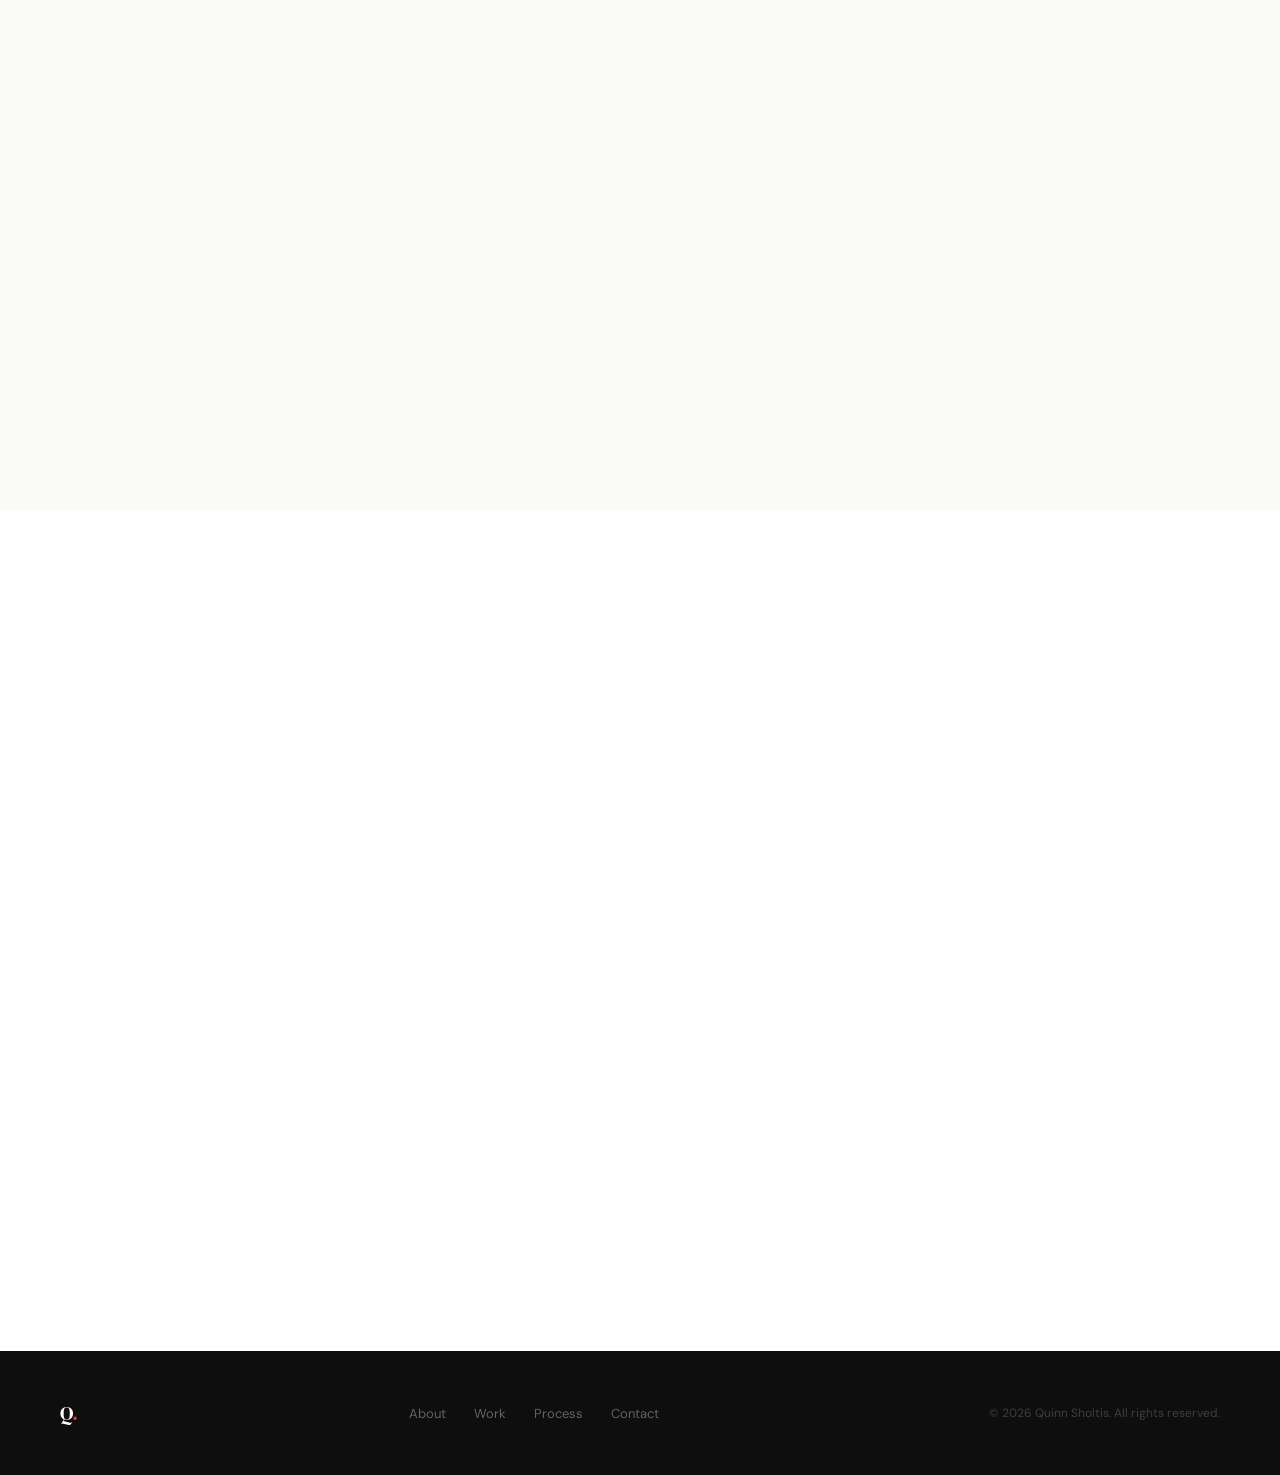
==== commit 65300261: "Update index.html" ====
--- a/index.html
+++ b/index.html
@@ -285,15 +285,15 @@
           </div>
         </article>
         <article class="gallery-card reveal" data-category="web">
-          <a class="gallery-card__image" href="comprehensive-dentistry.html" target="_blank" rel="noopener noreferrer" aria-label="View live site: Midmark Smart View™">
-            <img src="SM-portfolio-nav.png" alt="Midmark Smart View landing page preview" loading="lazy">
+          <a class="gallery-card__image" href="midmark-services.html" target="_blank" rel="noopener noreferrer" aria-label="View live site: Midmark Smart View™">
+            <img src="SM-portfolio-nav.webp" alt="Midmark Smart View landing page preview" loading="lazy">
             <span class="gallery-card__number">02 / 05</span>
           </a>
           <div class="gallery-card__body">
             <span class="gallery-card__category">WEB DESIGN · DIGITAL PRODUCT</span>
-            <h3 class="gallery-card__title">Midmark Smart View™</h3>
-            <p class="gallery-card__description">Introducing a cloud-based dental service through thoughtful content hierarchy, visual design, and front-end execution.</p>
-            <a class="gallery-card__link" href="https://www.midmark.com/dental/solutions/smartview" target="_blank" rel="noopener noreferrer">View live site <span aria-hidden="true">↗</span></a>
+            <h3 class="gallery-card__title">Midmark Coordination, Delivery + Installation Services</h3>
+            <p class="gallery-card__description">Get your space ready for care—without adding more to your day with Midmark Services.</p>
+            <a class="gallery-card__link" href="https://www.midmark.com/animal-health/education-services-support/delivery-installation-services" target="_blank" rel="noopener noreferrer">View live site <span aria-hidden="true">↗</span></a>
           </div>
         </article>
         <article class="gallery-card reveal" data-category="content">
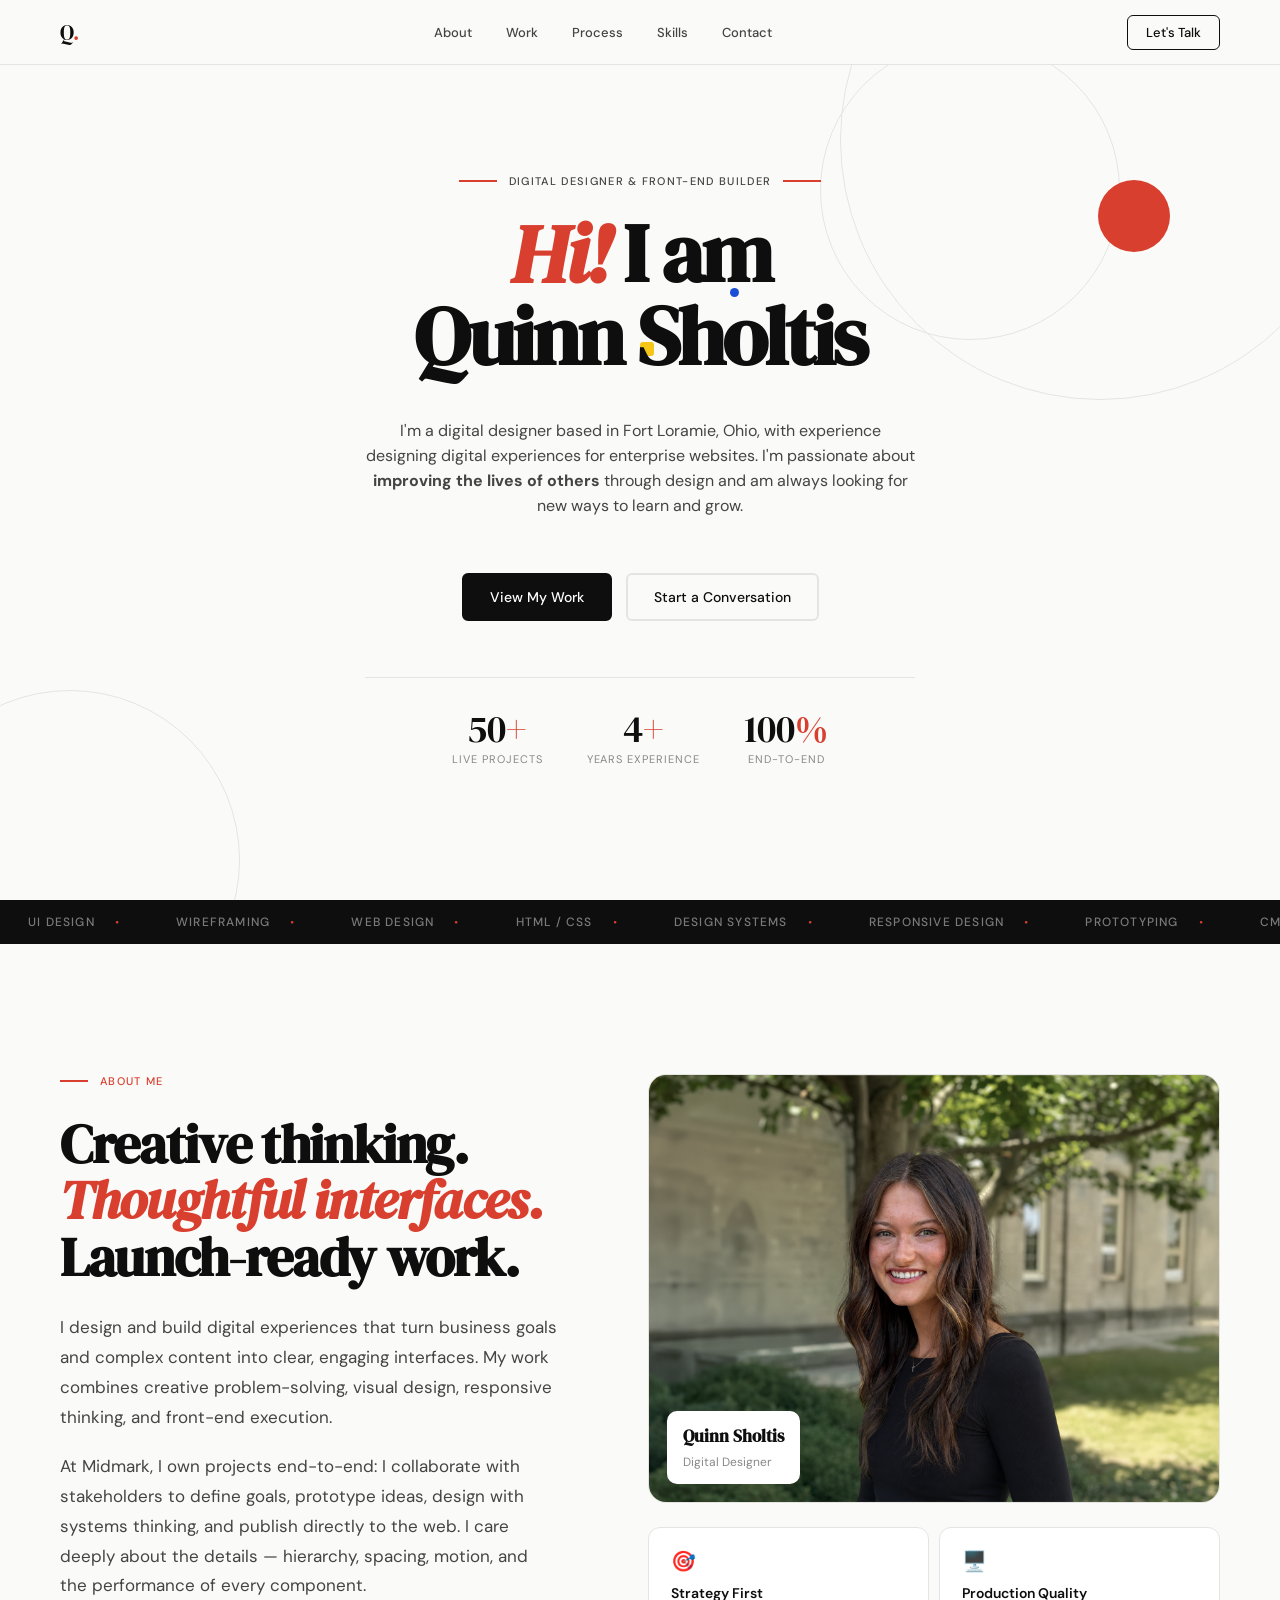
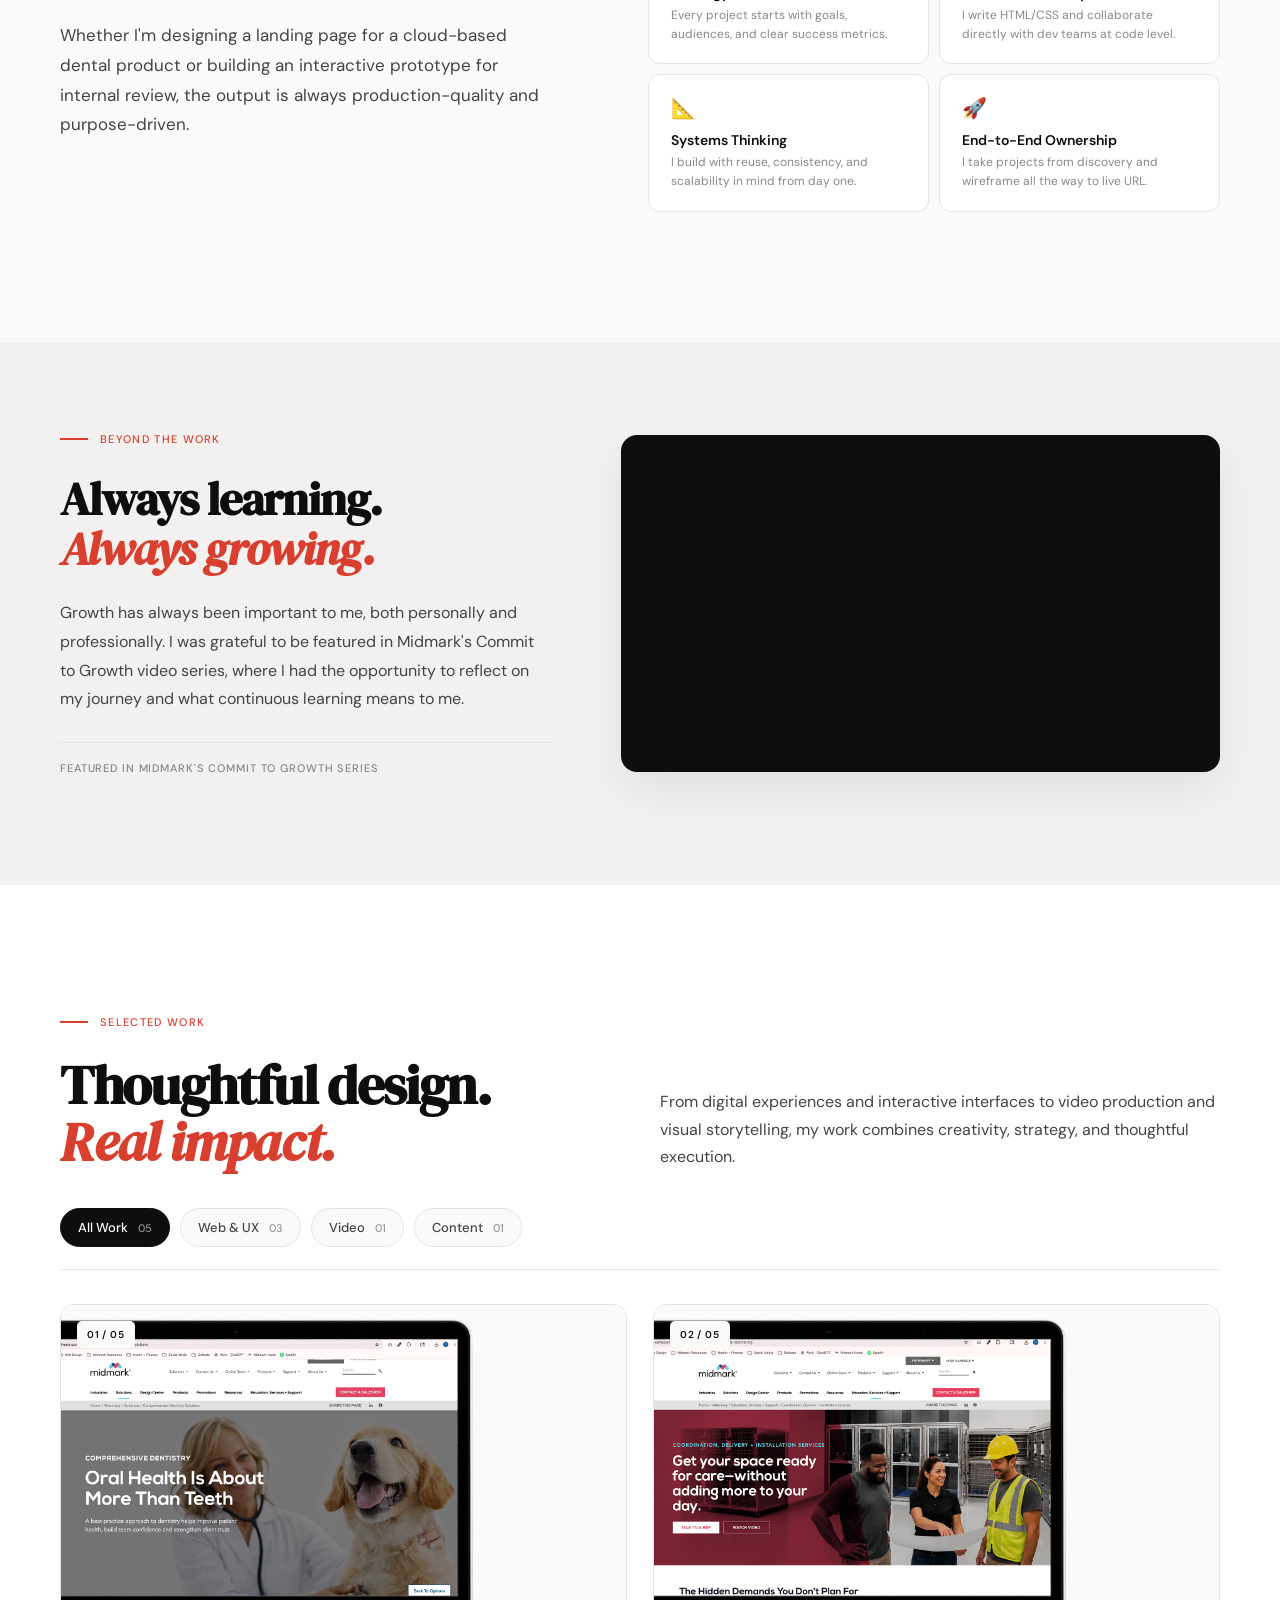
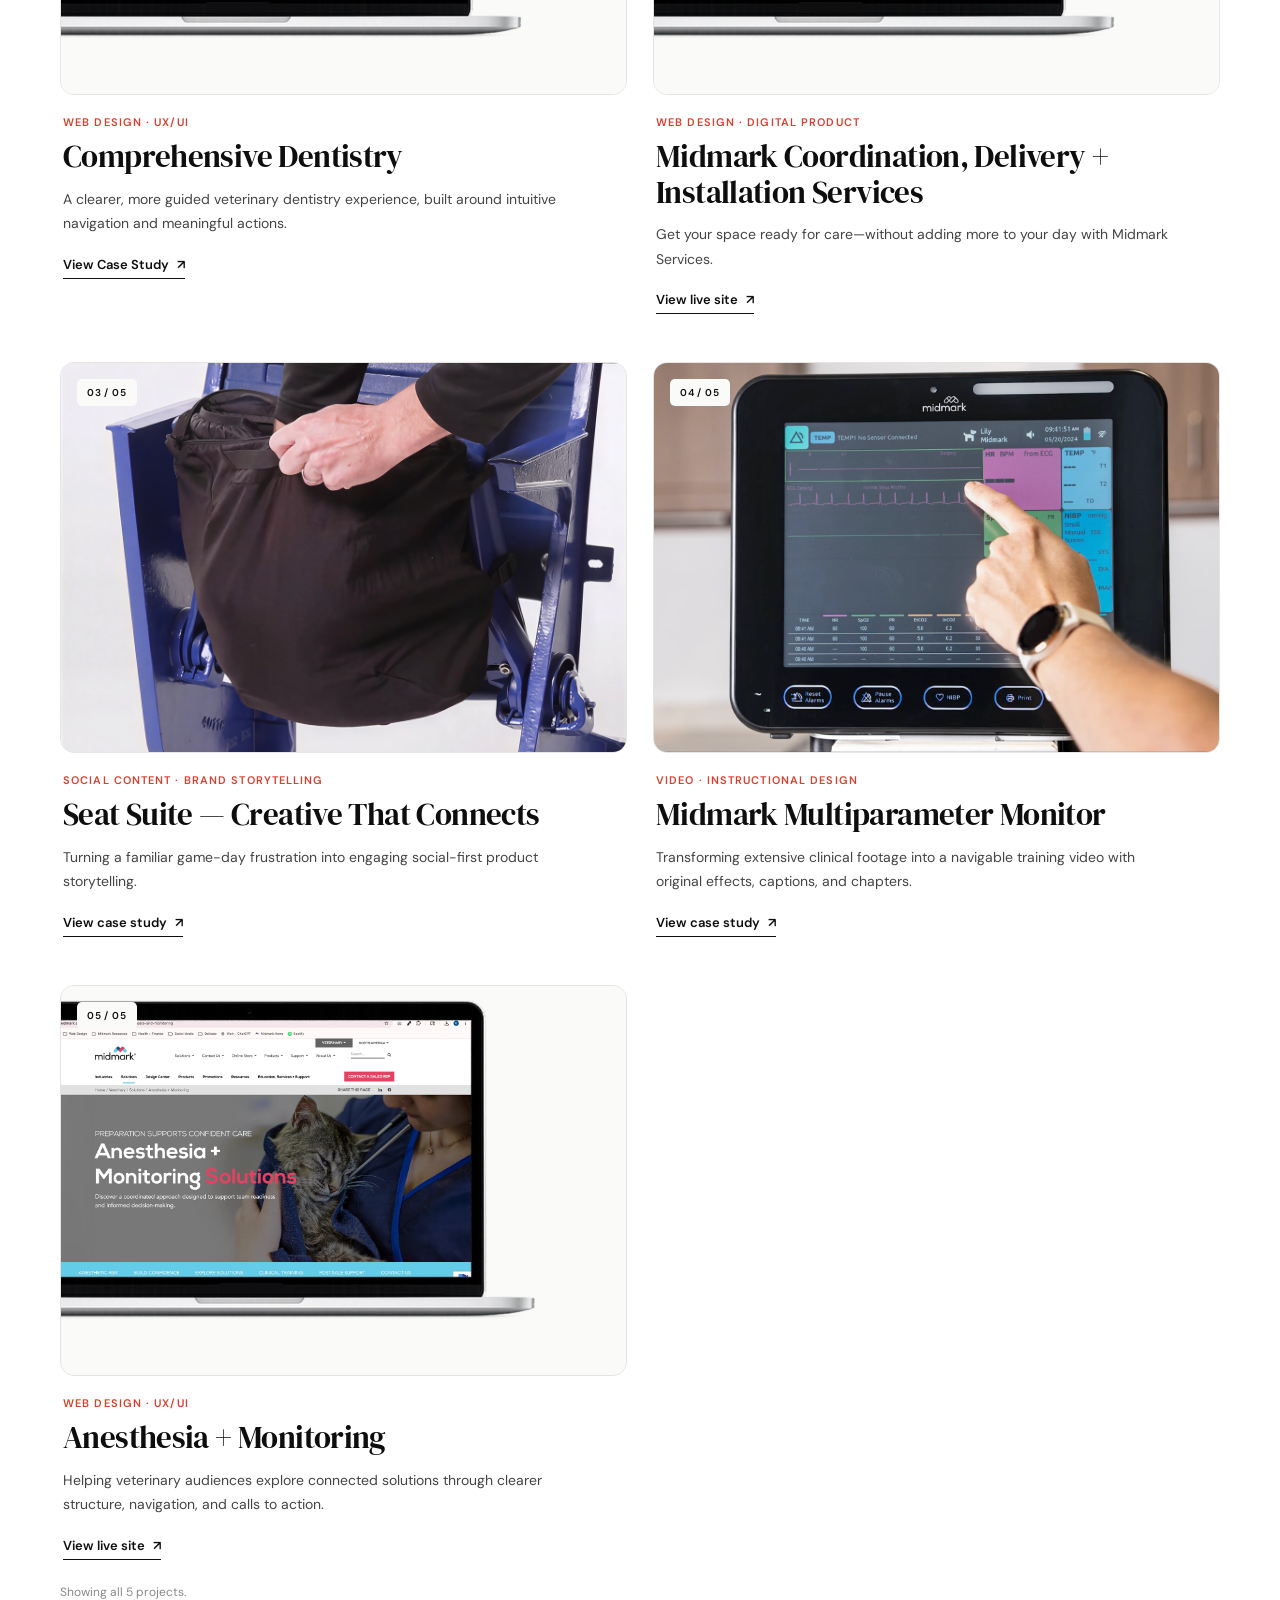
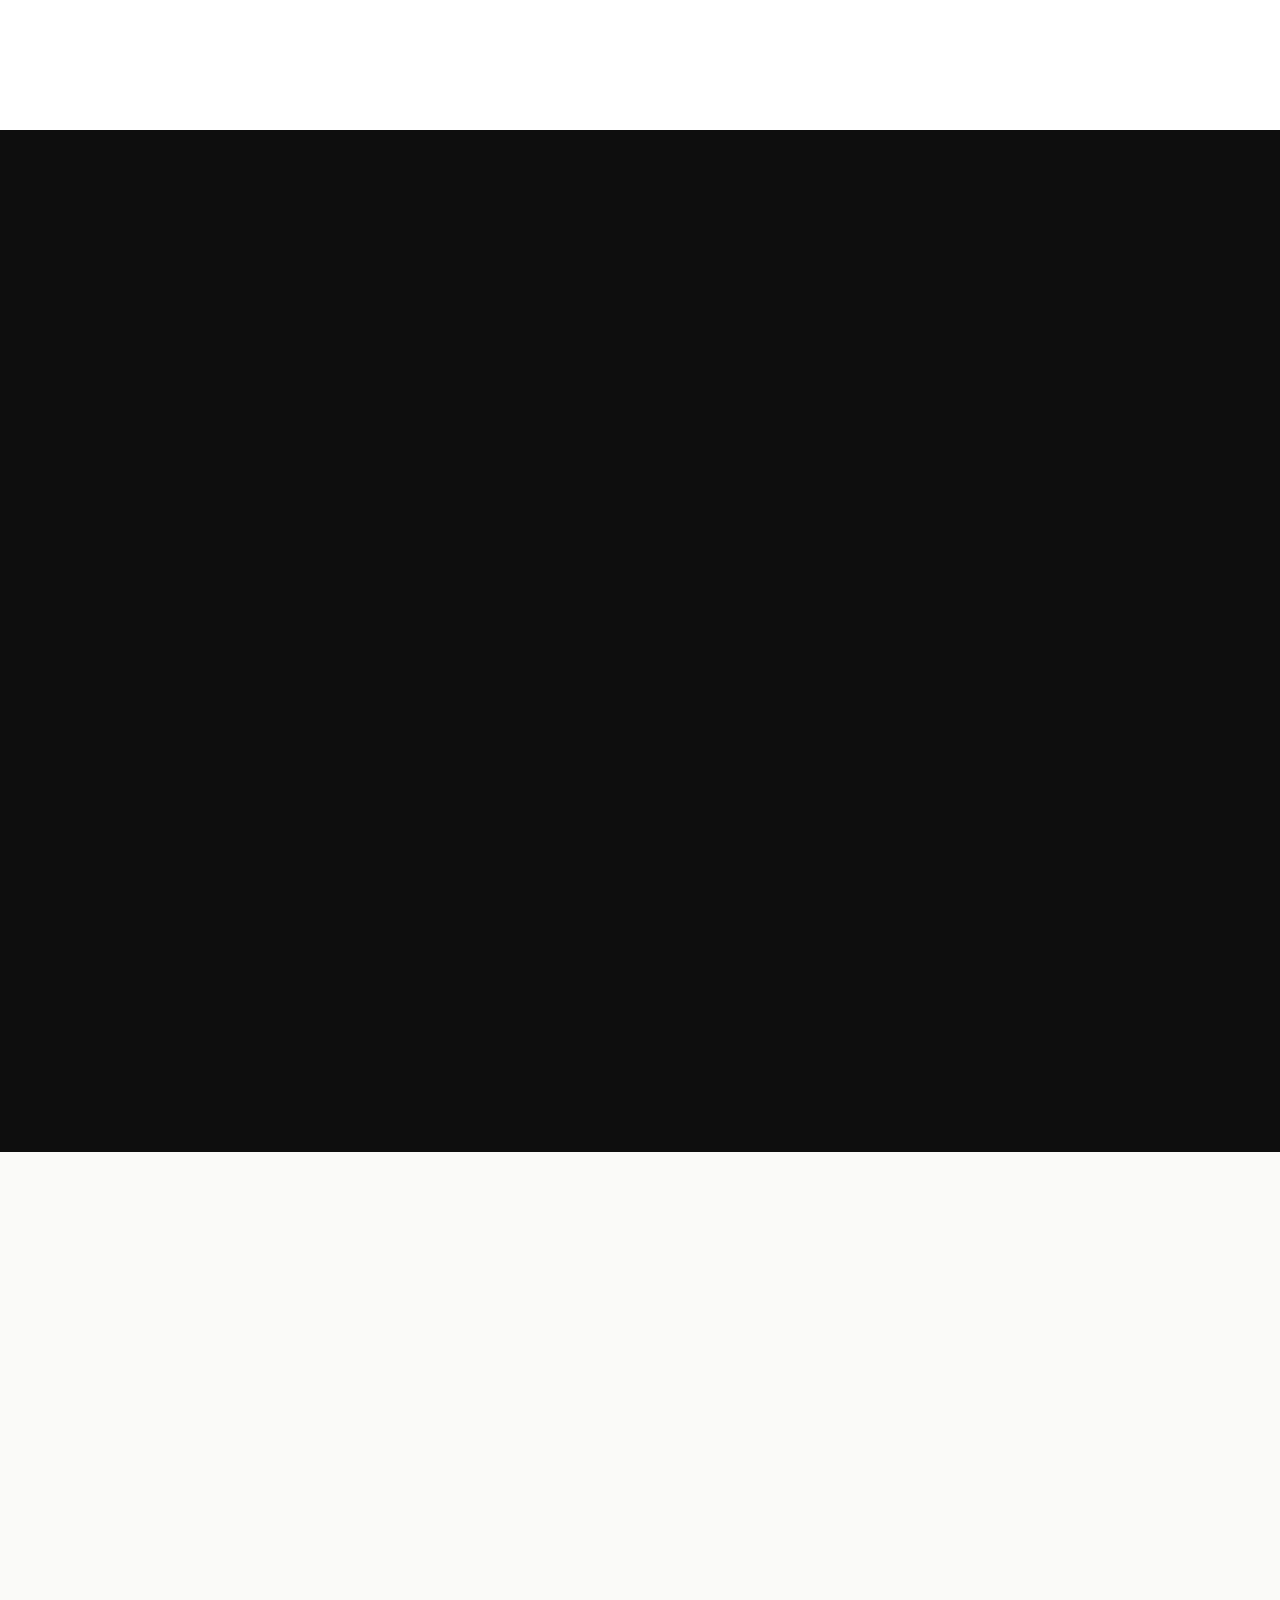
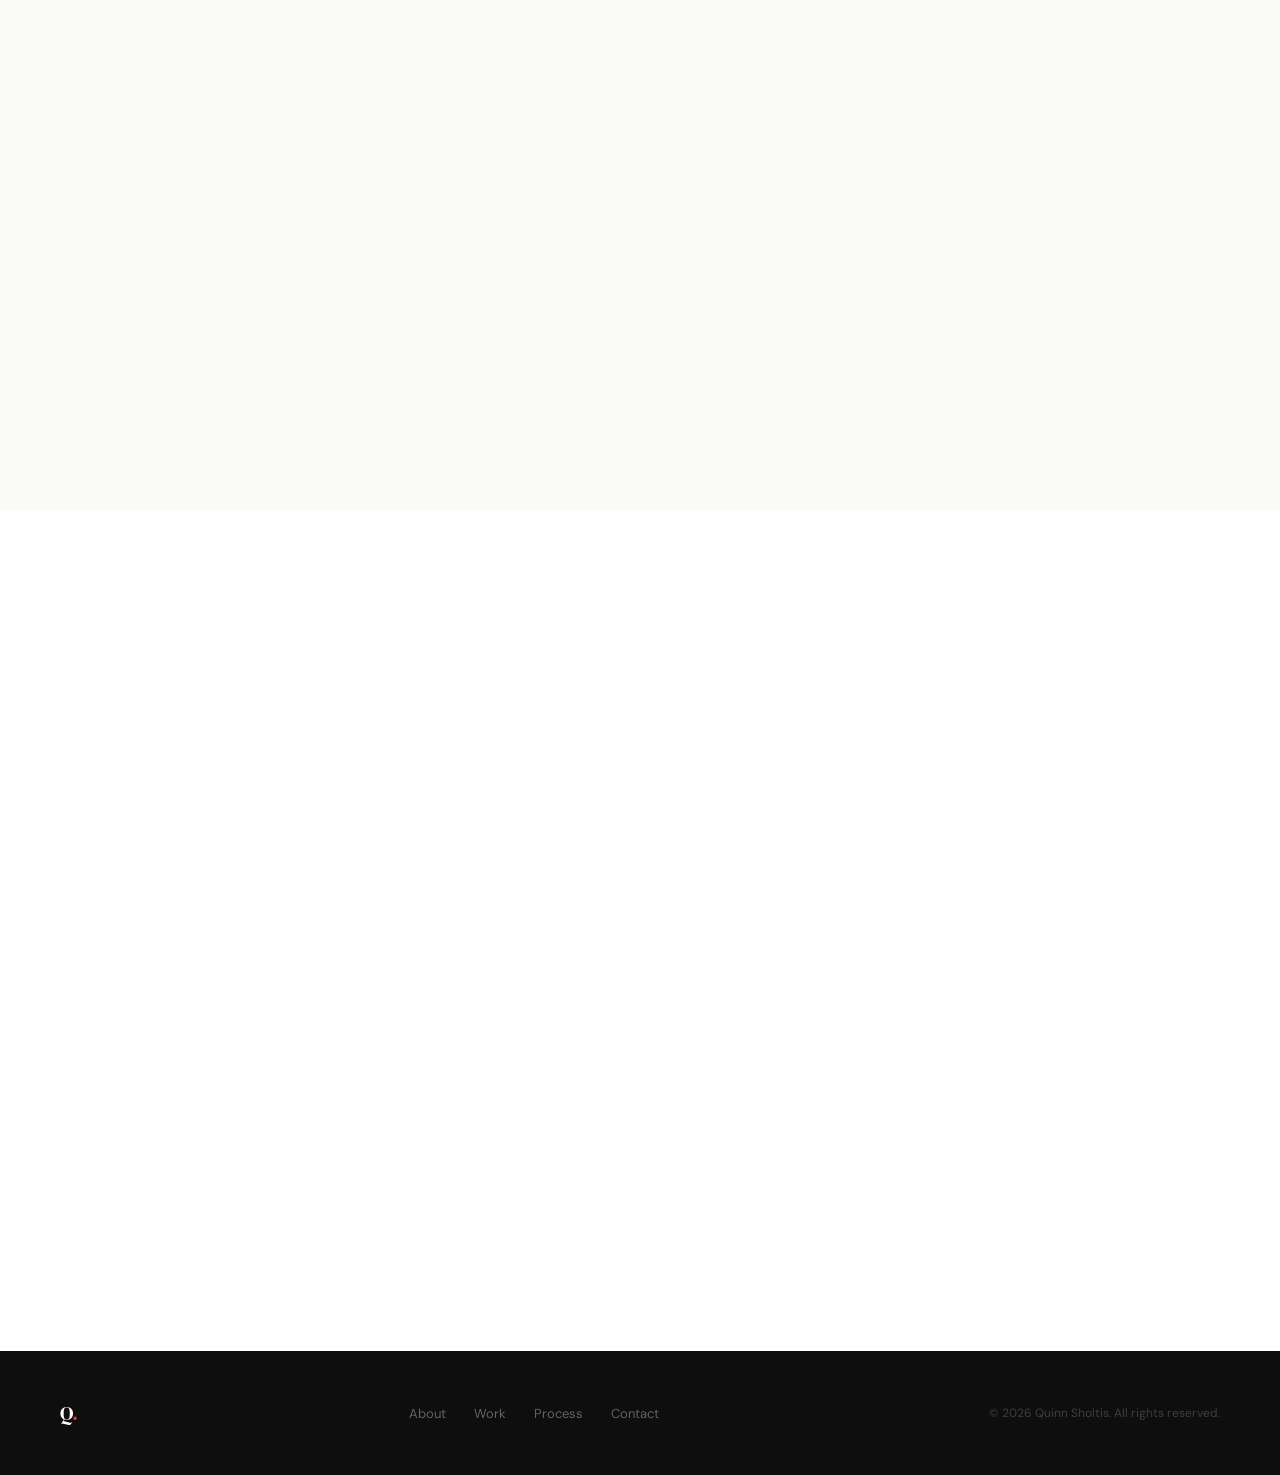
==== commit 1cc829b3: "Update alt text for Midmark Smart View image" ====
--- a/index.html
+++ b/index.html
@@ -286,7 +286,7 @@
         </article>
         <article class="gallery-card reveal" data-category="web">
           <a class="gallery-card__image" href="midmark-services.html" target="_blank" rel="noopener noreferrer" aria-label="View live site: Midmark Smart View™">
-            <img src="SM-portfolio-nav.webp" alt="Midmark Smart View landing page preview" loading="lazy">
+            <img src="SM-portfolio-nav.webp" alt="Midmark services lp" loading="lazy">
             <span class="gallery-card__number">02 / 05</span>
           </a>
           <div class="gallery-card__body">
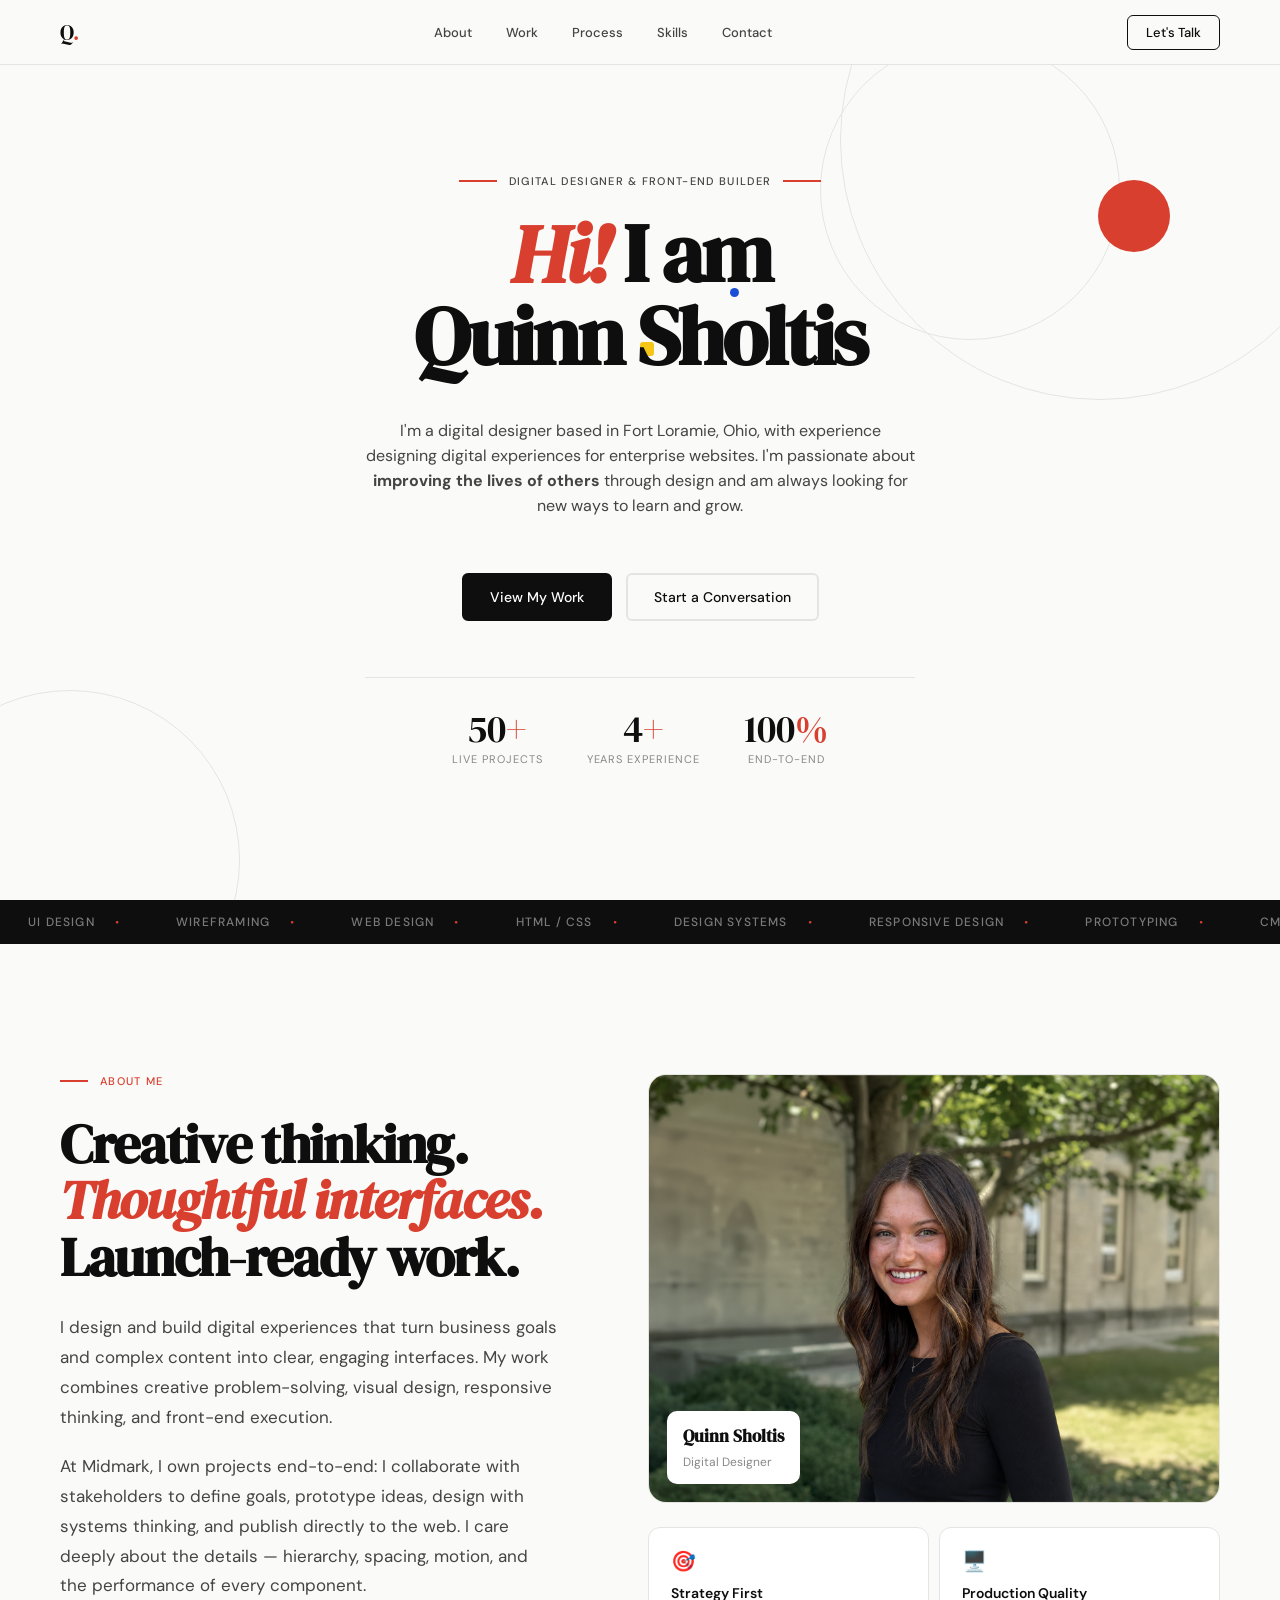
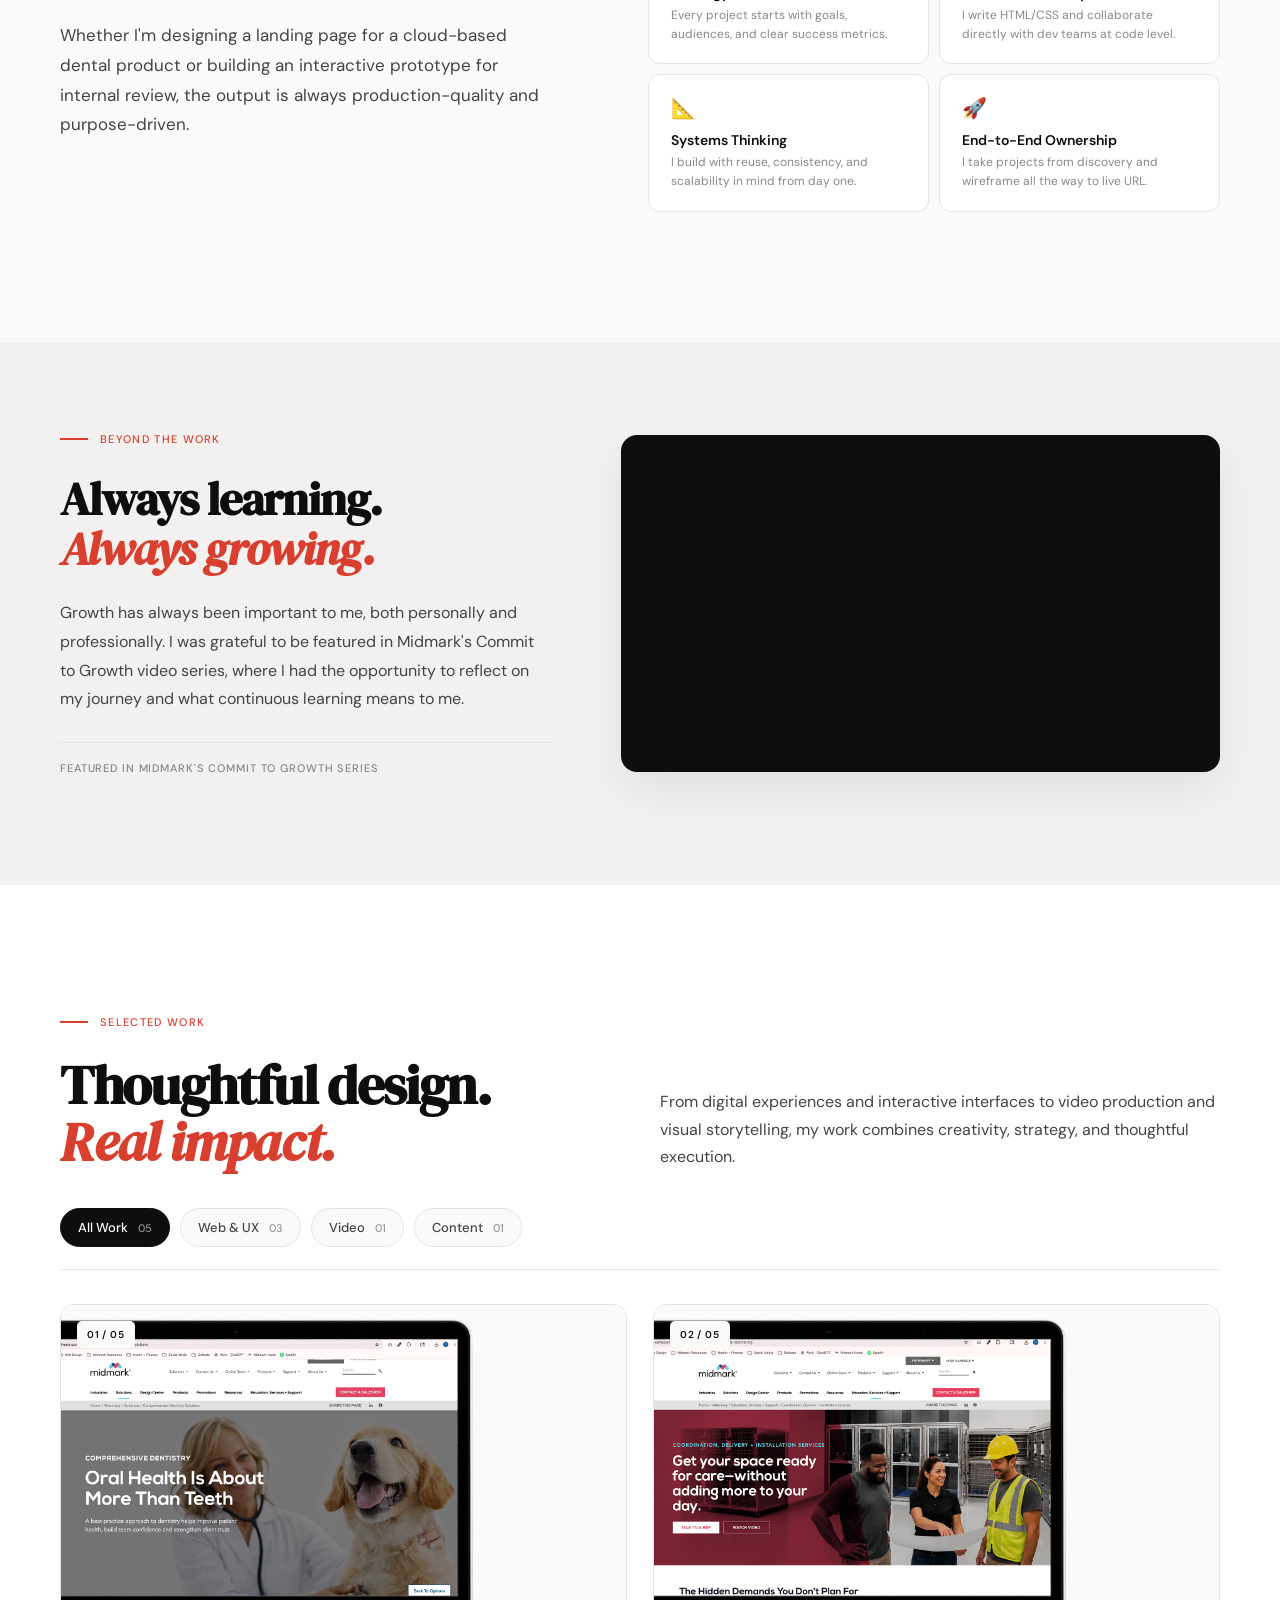
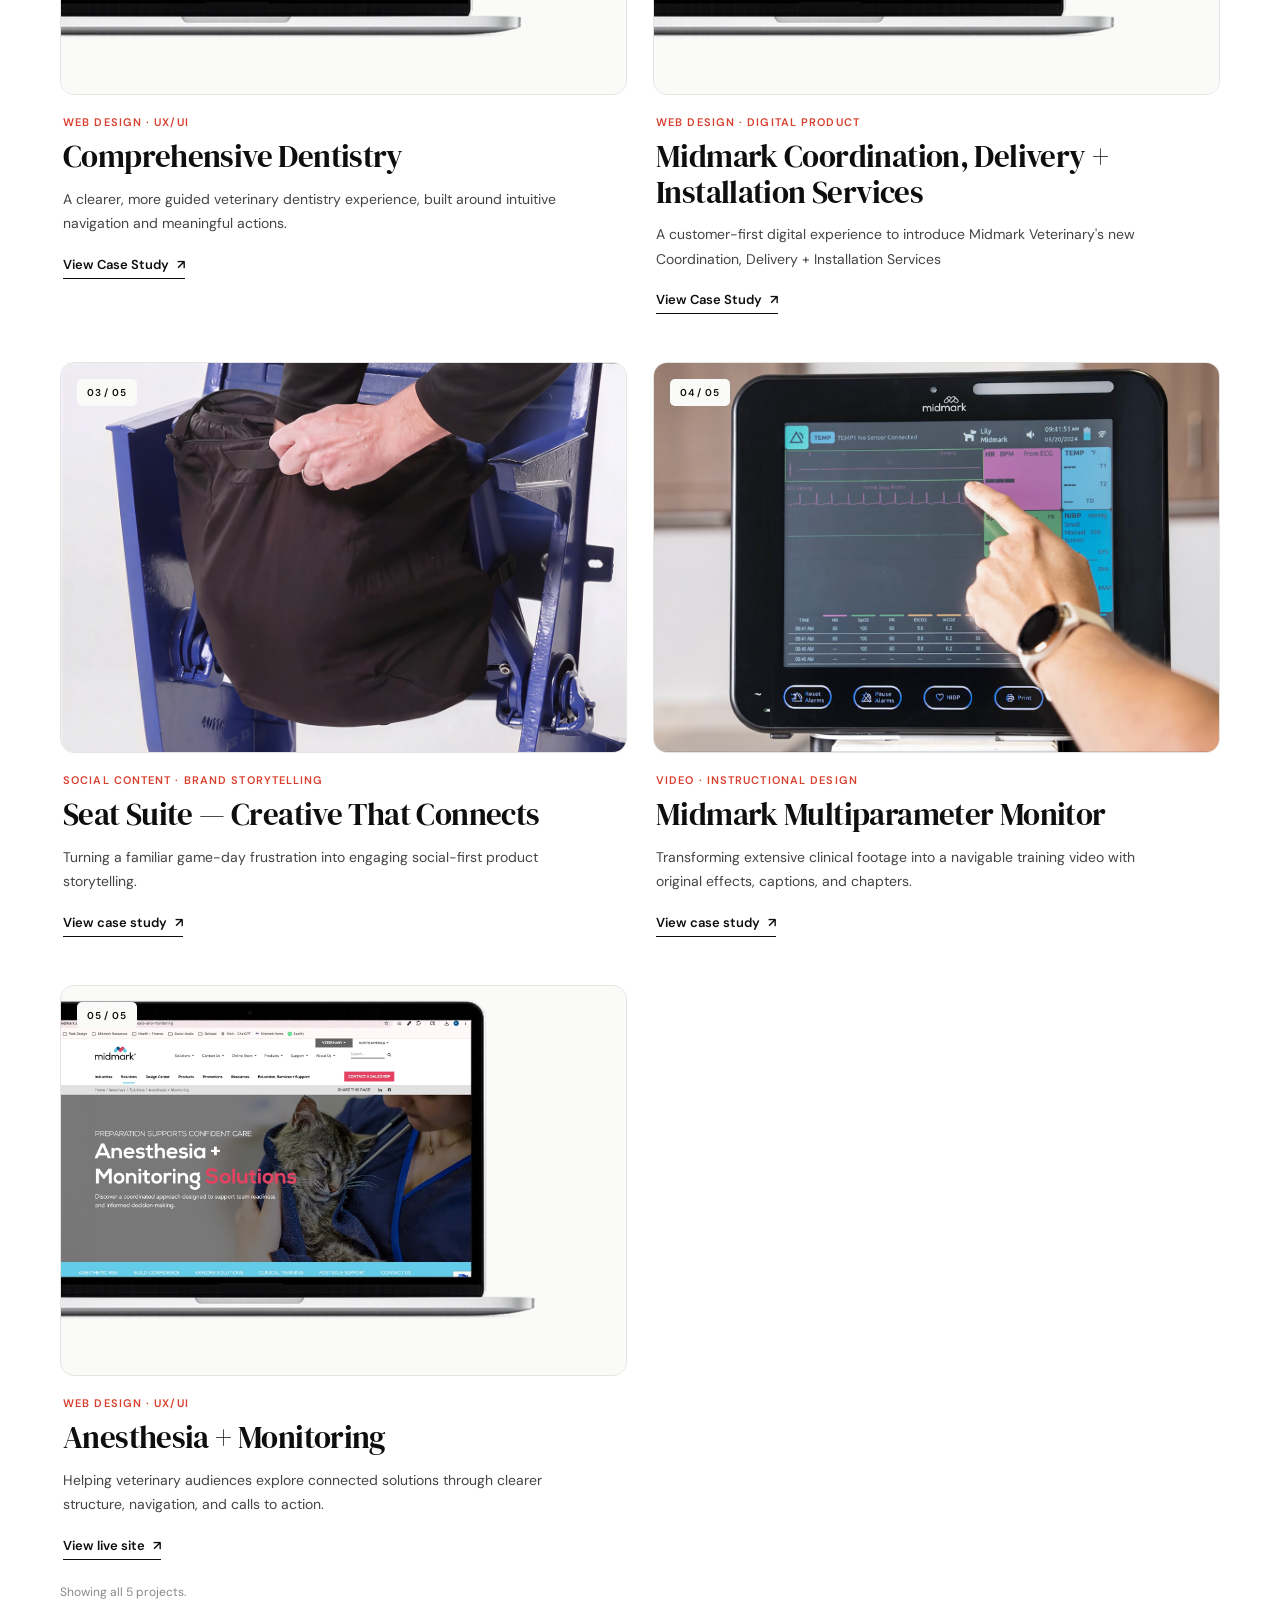
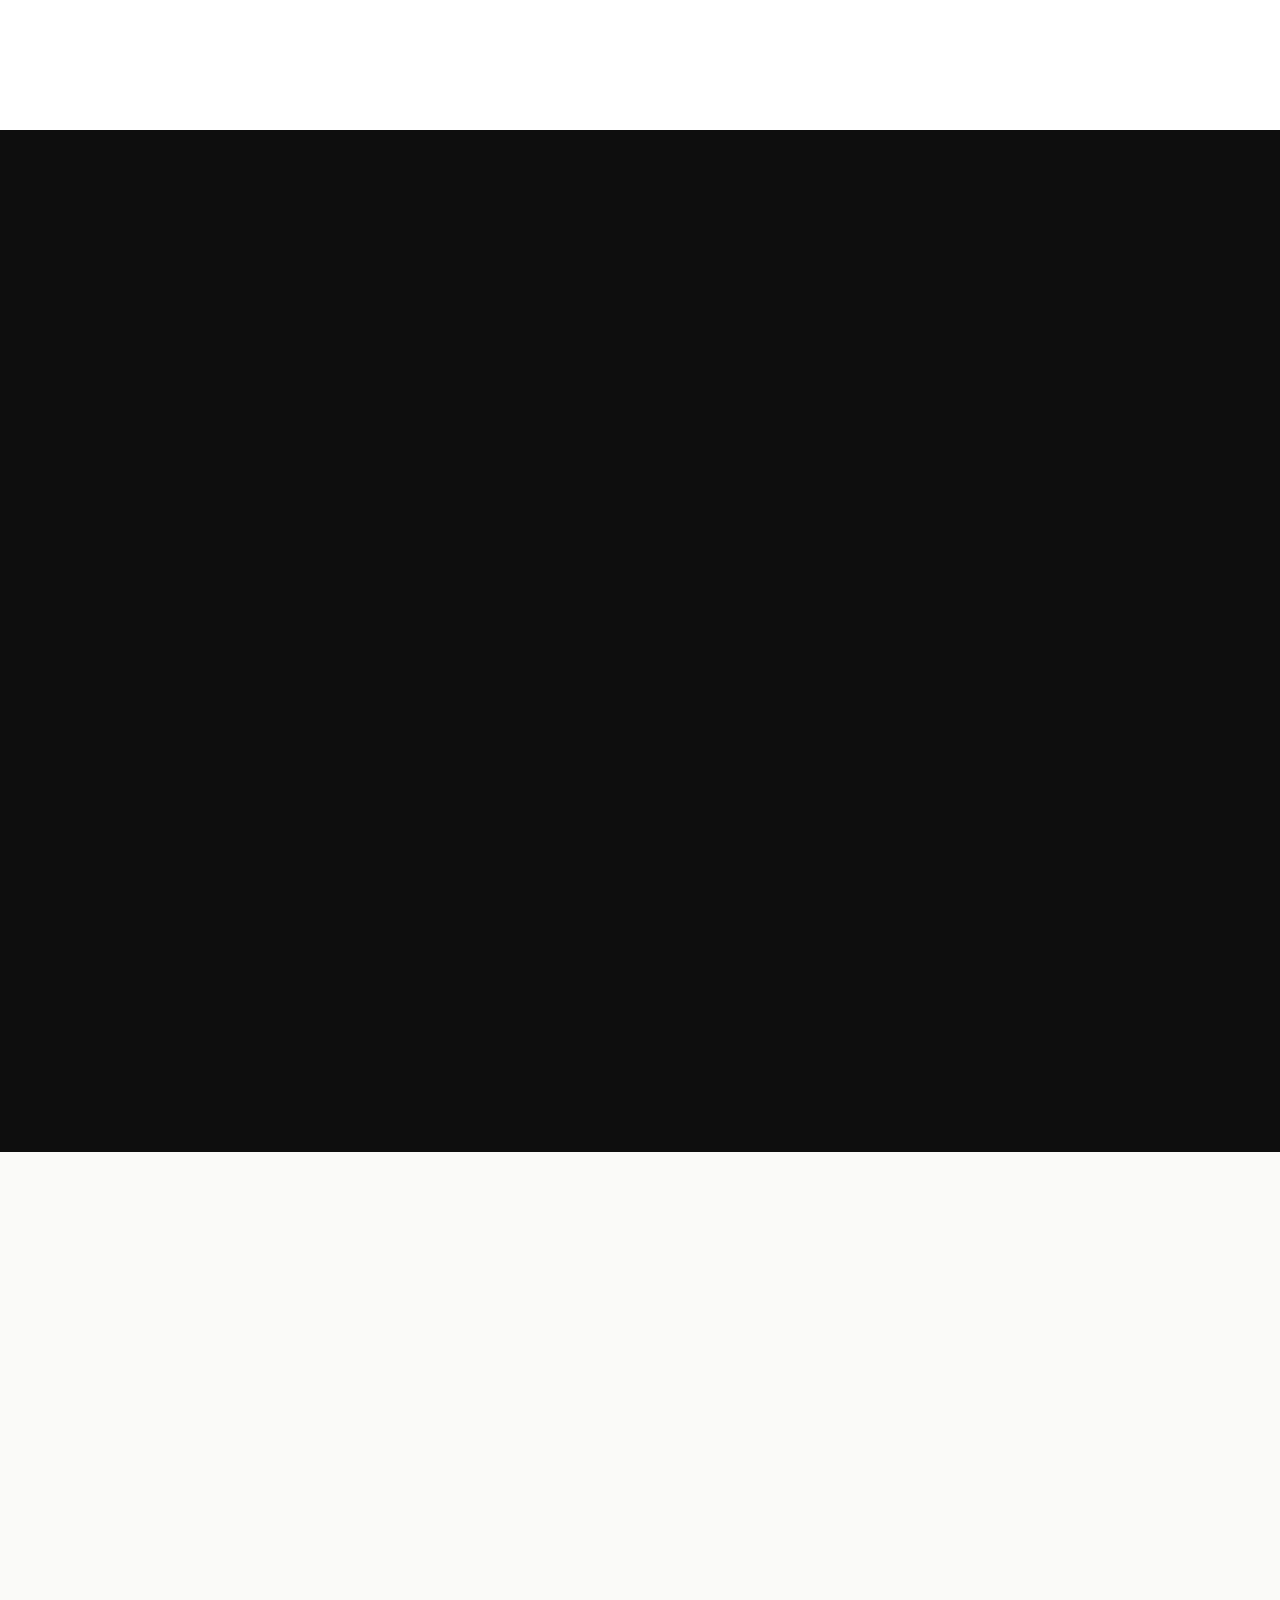
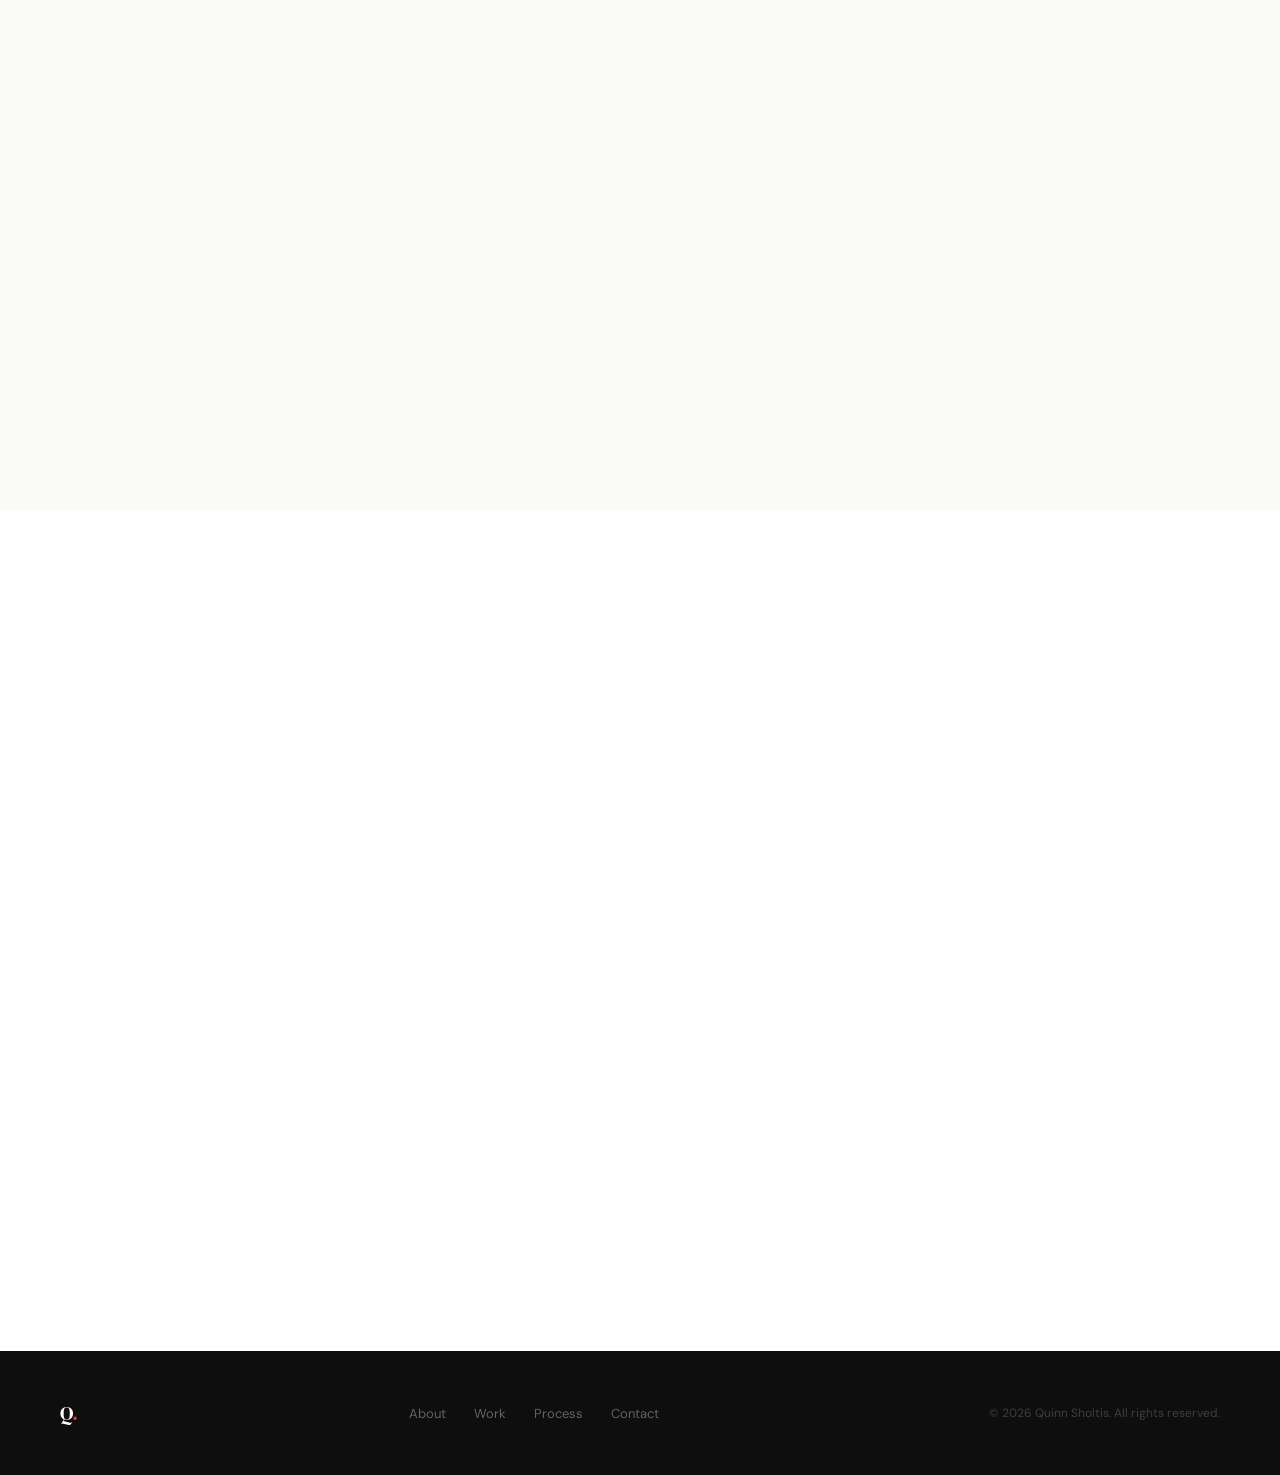
==== commit 824a4291: "Revise Midmark services description and link Updated description and link for Midmark services." ====
--- a/index.html
+++ b/index.html
@@ -292,8 +292,8 @@
           <div class="gallery-card__body">
             <span class="gallery-card__category">WEB DESIGN · DIGITAL PRODUCT</span>
             <h3 class="gallery-card__title">Midmark Coordination, Delivery + Installation Services</h3>
-            <p class="gallery-card__description">Get your space ready for care—without adding more to your day with Midmark Services.</p>
-            <a class="gallery-card__link" href="https://www.midmark.com/animal-health/education-services-support/delivery-installation-services" target="_blank" rel="noopener noreferrer">View live site <span aria-hidden="true">↗</span></a>
+            <p class="gallery-card__description">A customer-first digital experience to introduce Midmark Veterinary's new Coordination, Delivery + Installation Services</p>
+            <a class="gallery-card__link" href="midmark-services.html" target="_blank" rel="noopener noreferrer">View Case Study <span aria-hidden="true">↗</span></a>
           </div>
         </article>
         <article class="gallery-card reveal" data-category="content">
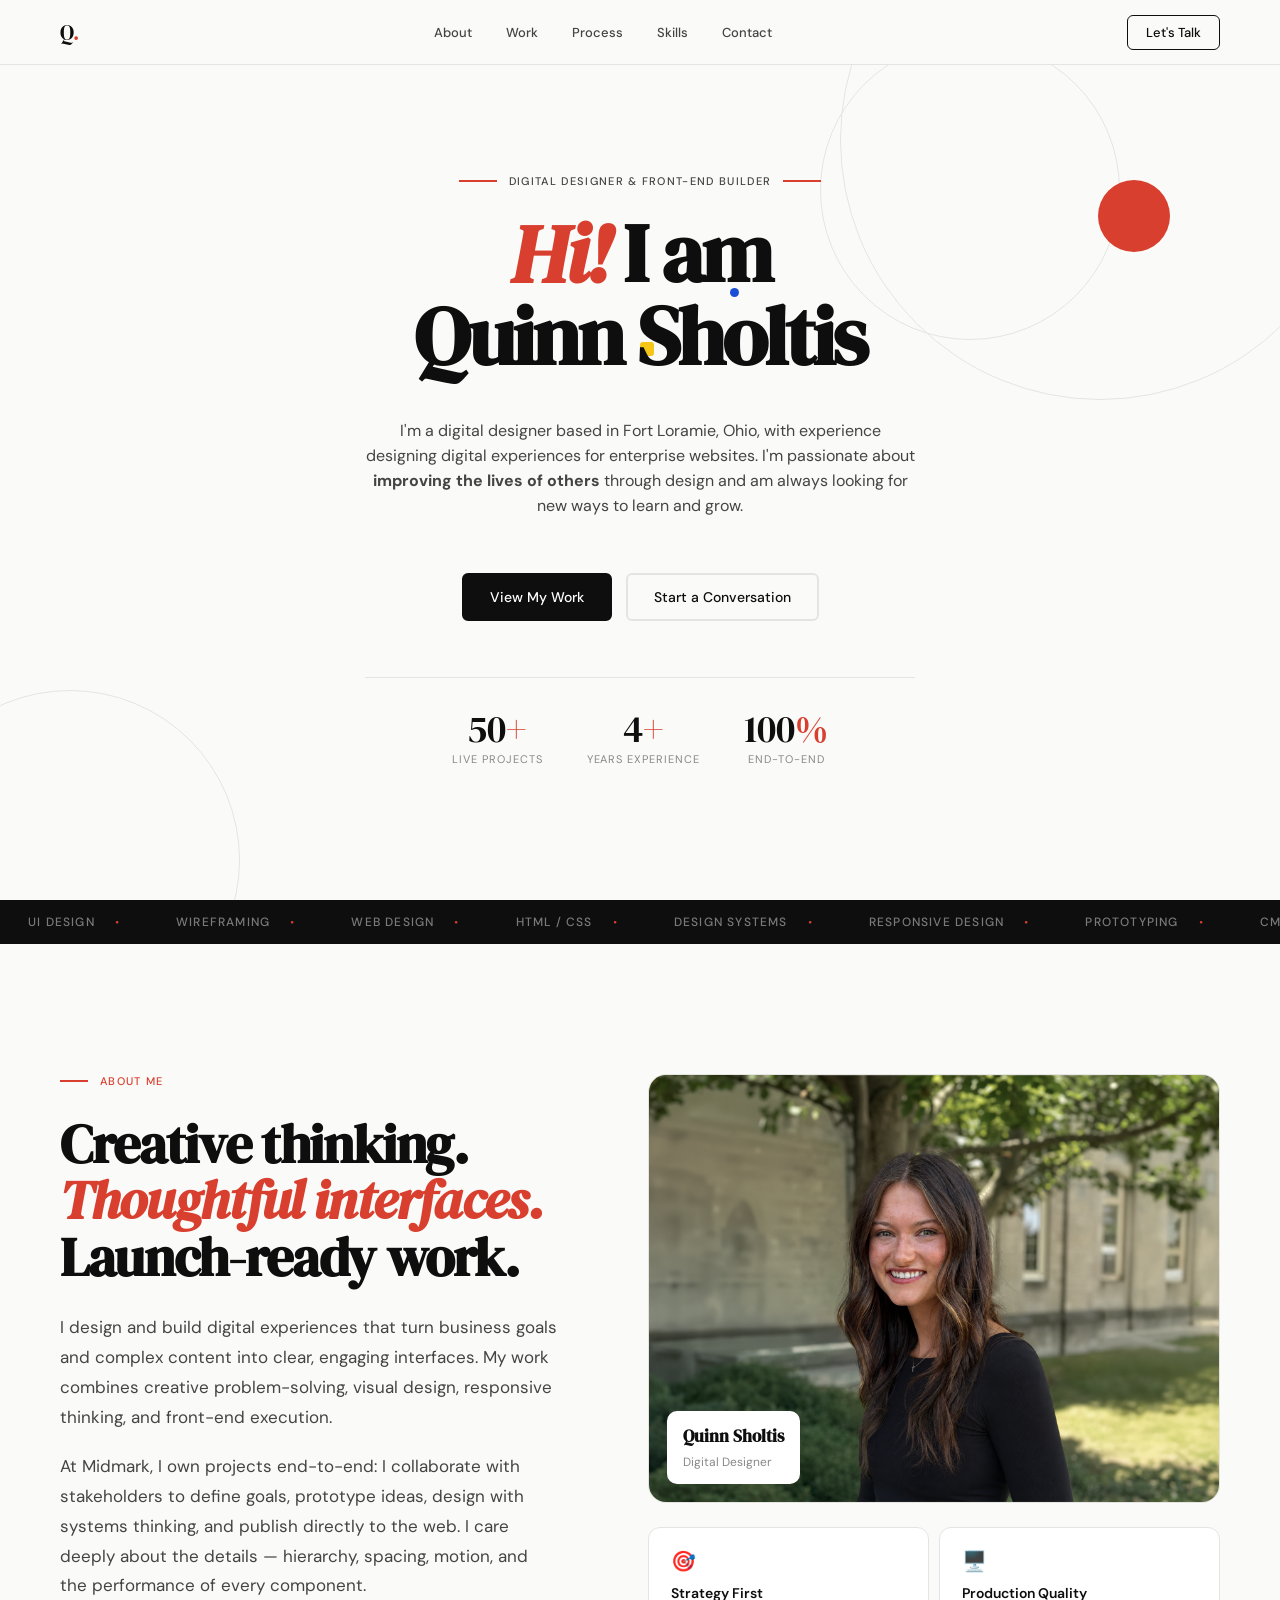
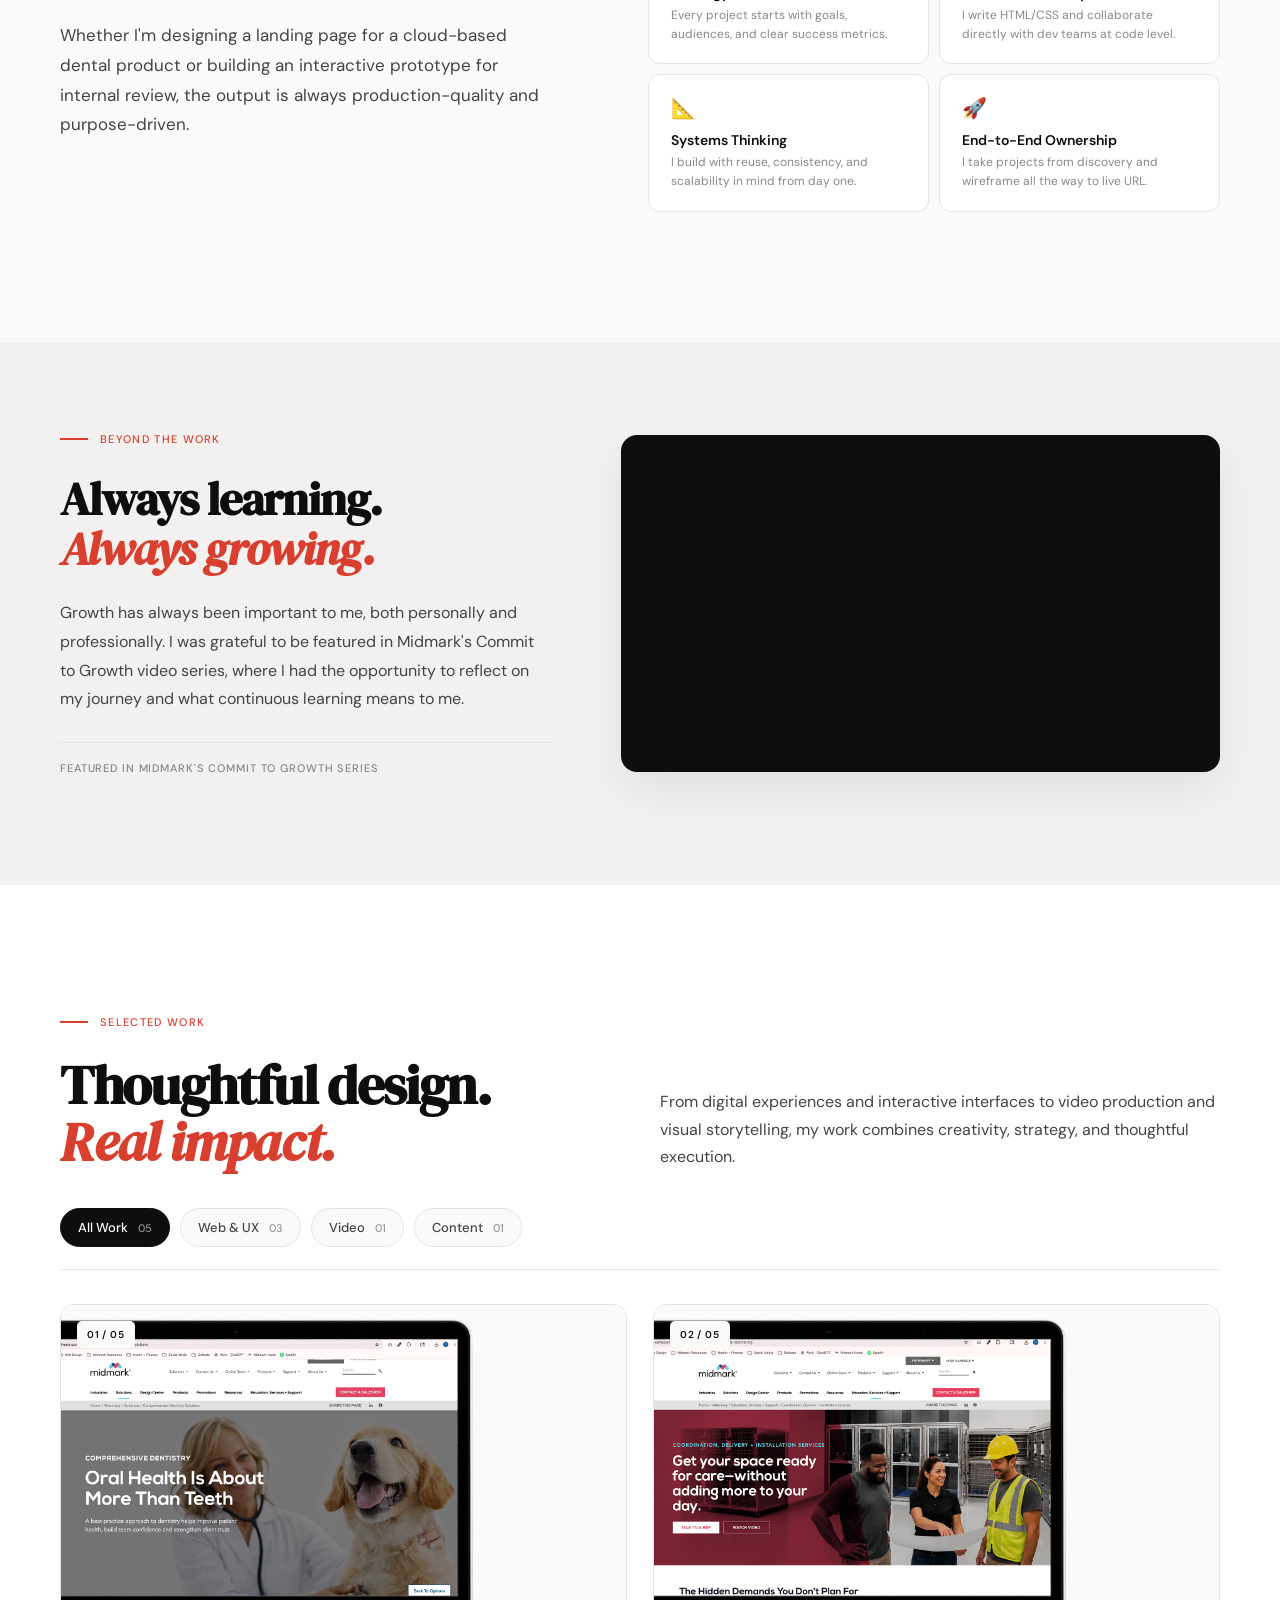
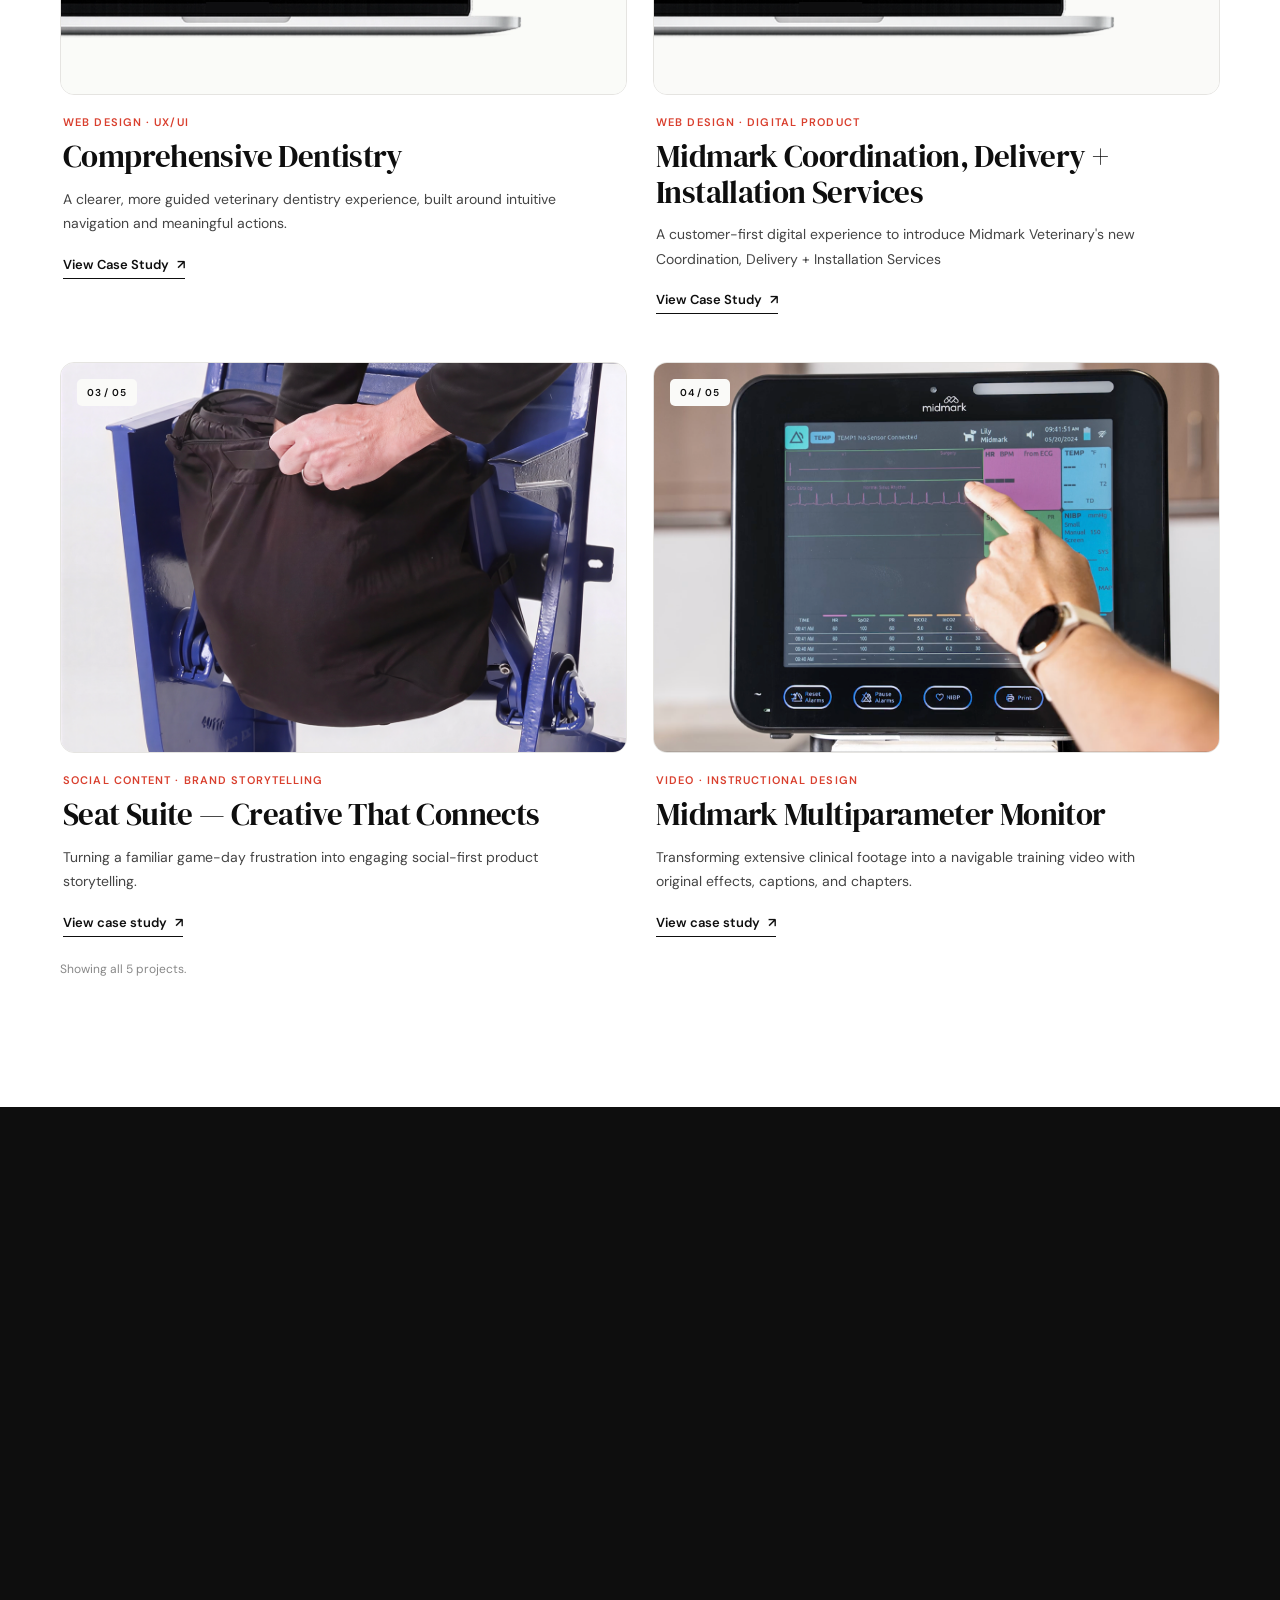
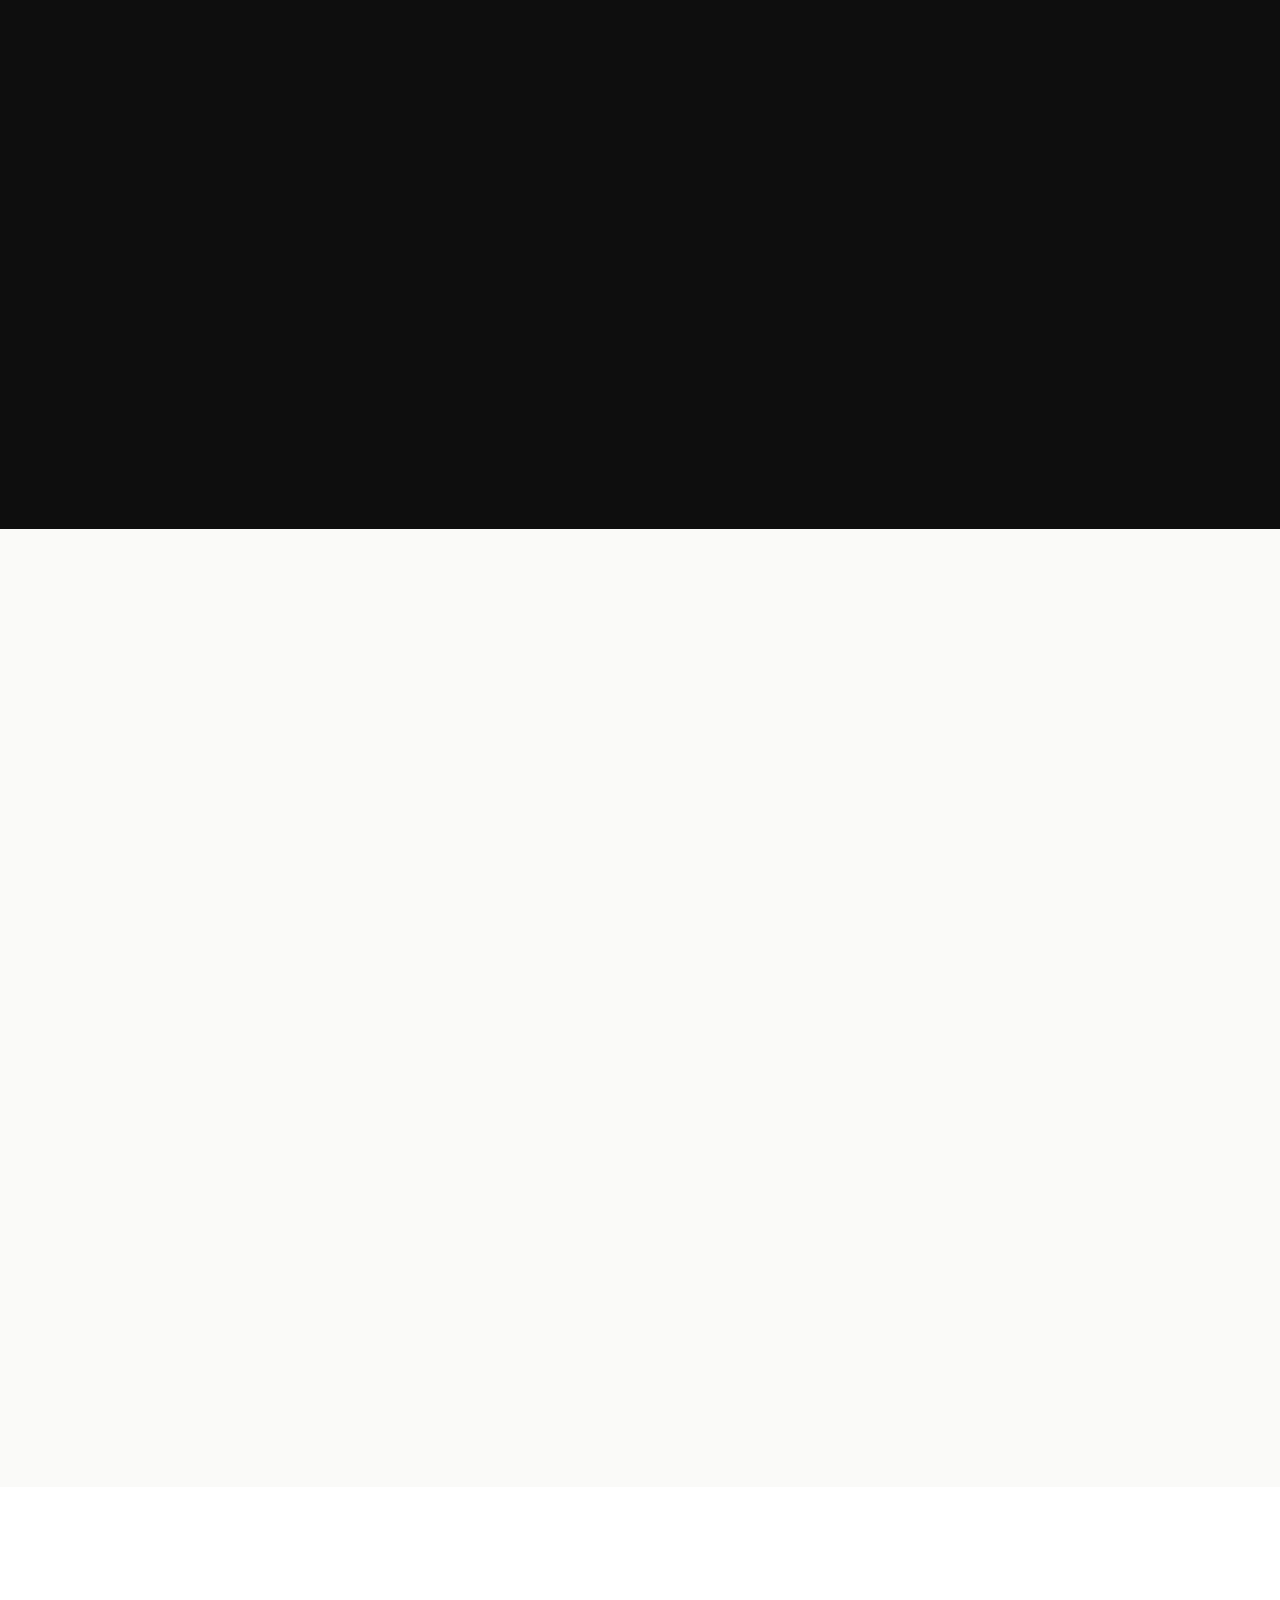
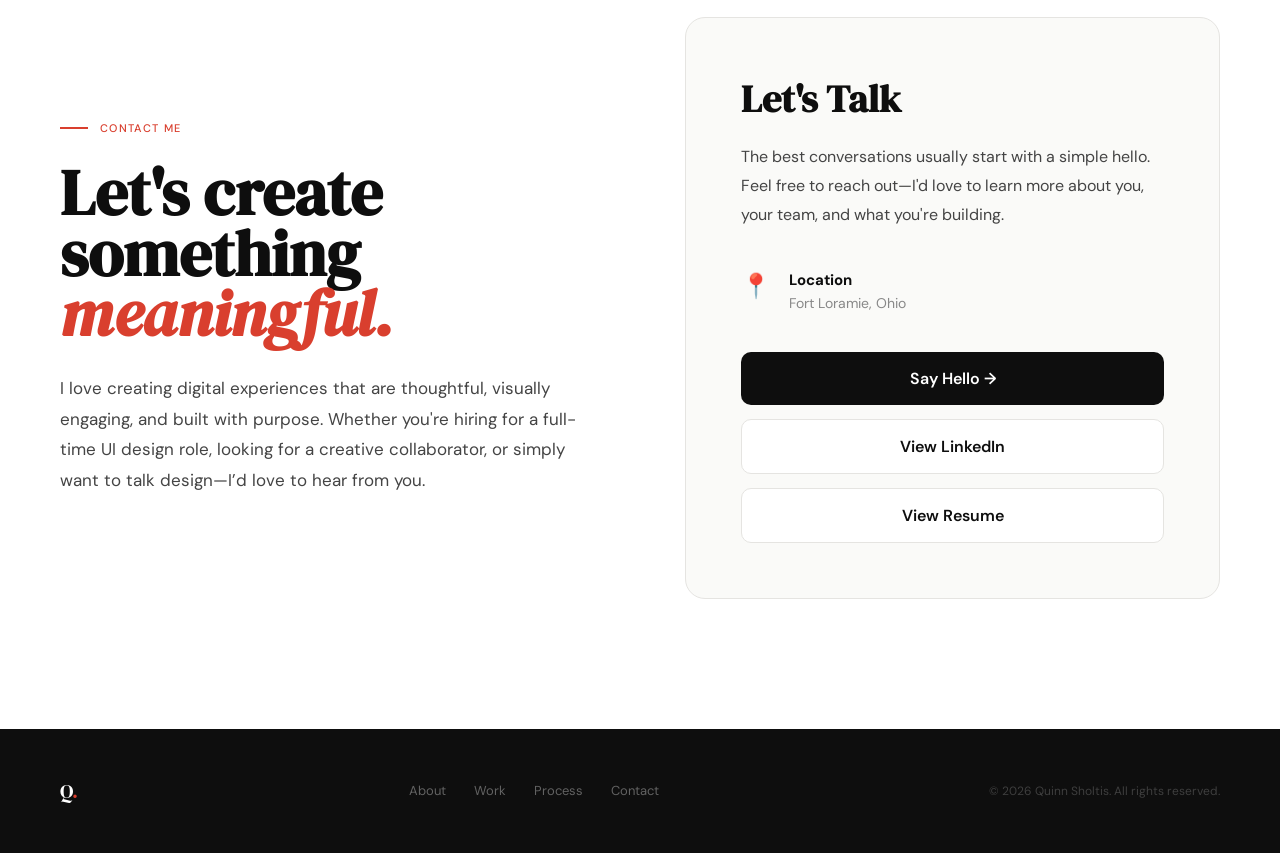
==== commit ae00c7af: "Remove Anesthesia + Monitoring gallery card Removed the Anesthesia + Monitoring gallery card from th" ====
--- a/index.html
+++ b/index.html
@@ -320,18 +320,6 @@
             <a class="gallery-card__link" href="midmark-monitor.html">View case study <span aria-hidden="true">↗</span></a>
           </div>
         </article>
-        <article class="gallery-card reveal" data-category="web">
-          <a class="gallery-card__image" href="https://www.midmark.com/animal-health/solutions/dental-solutions" target="_blank" rel="noopener noreferrer" aria-label="View live site: Anesthesia + Monitoring">
-            <img src="AM-portfolio-nav.webp" alt="Midmark anesthesia and monitoring website preview" loading="lazy">
-            <span class="gallery-card__number">05 / 05</span>
-          </a>
-          <div class="gallery-card__body">
-            <span class="gallery-card__category">WEB DESIGN · UX/UI</span>
-            <h3 class="gallery-card__title">Anesthesia + Monitoring</h3>
-            <p class="gallery-card__description">Helping veterinary audiences explore connected solutions through clearer structure, navigation, and calls to action.</p>
-            <a class="gallery-card__link" href="https://www.midmark.com/animal-health/solutions/dental-solutions" target="_blank" rel="noopener noreferrer">View live site <span aria-hidden="true">↗</span></a>
-          </div>
-        </article>
       </div>
       <p class="gallery-empty" id="gallery-status" role="status" aria-live="polite">Showing all 5 projects.</p>
     </div>
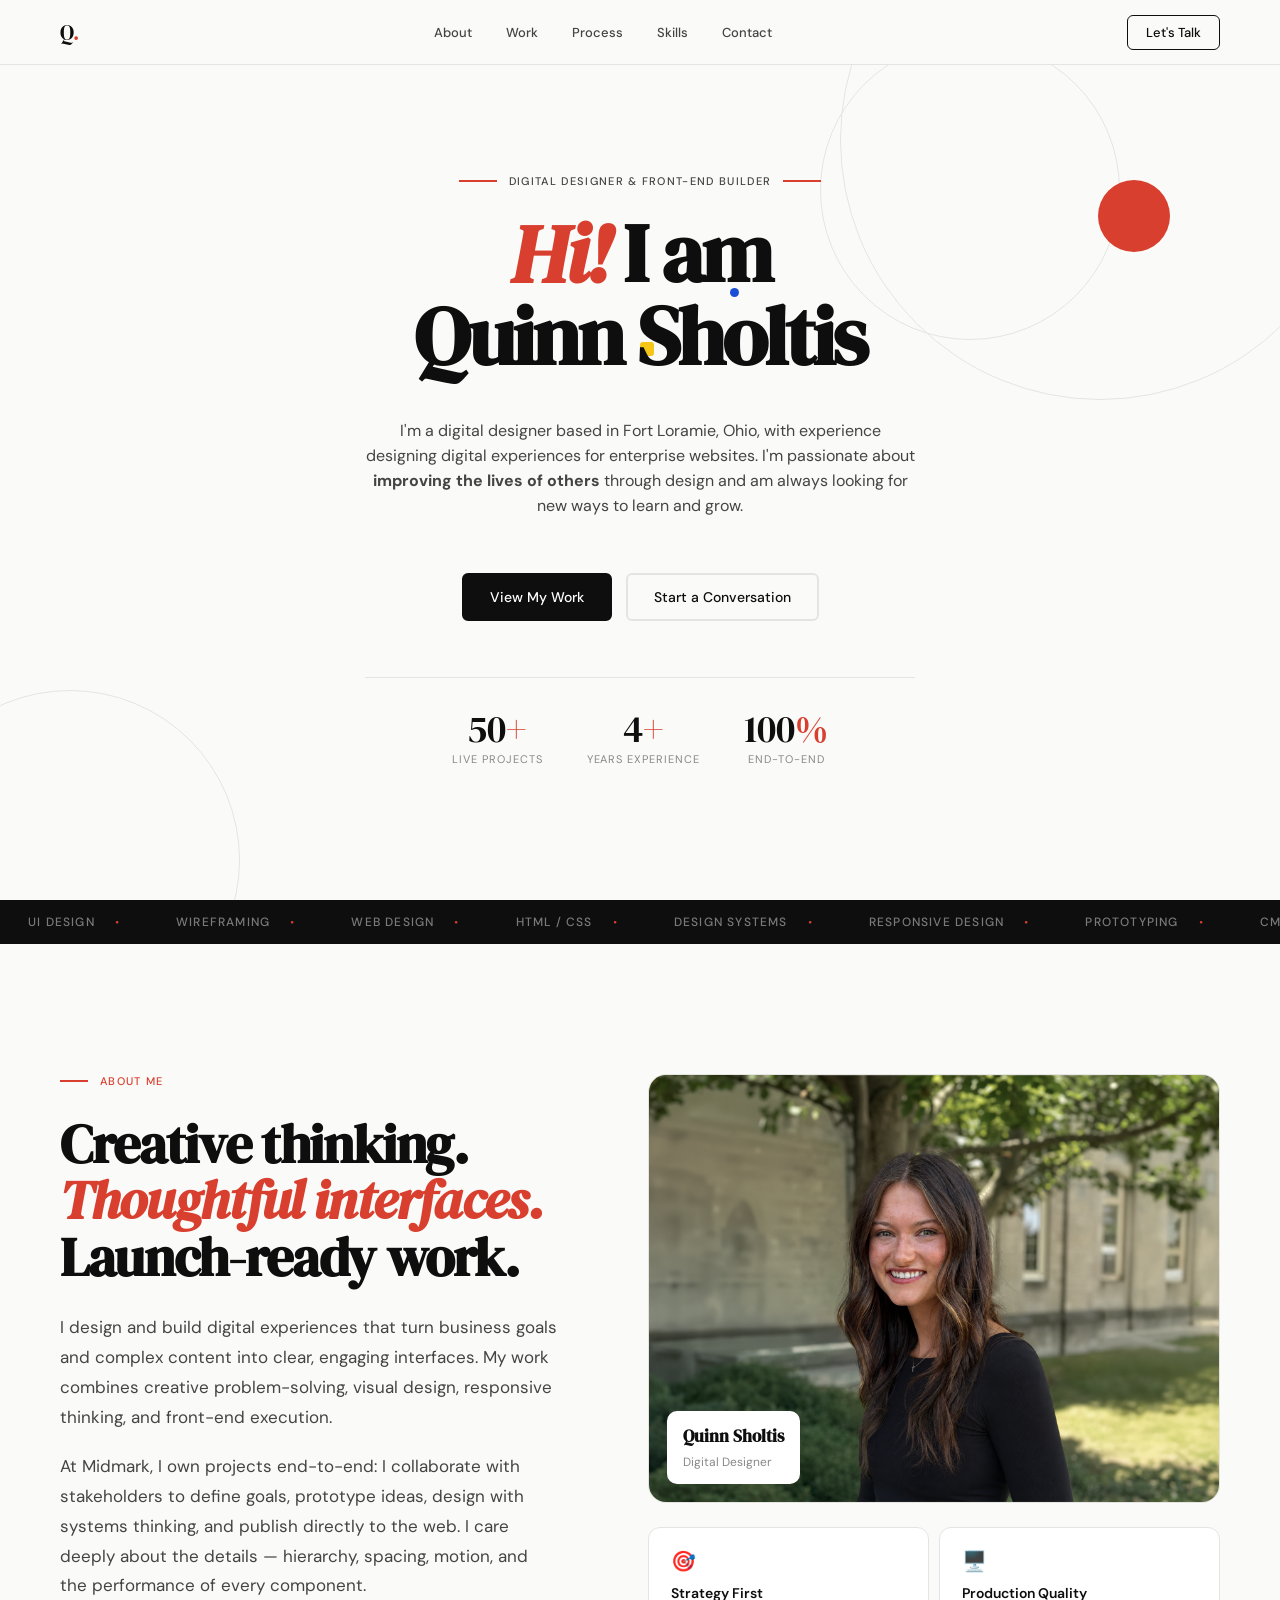
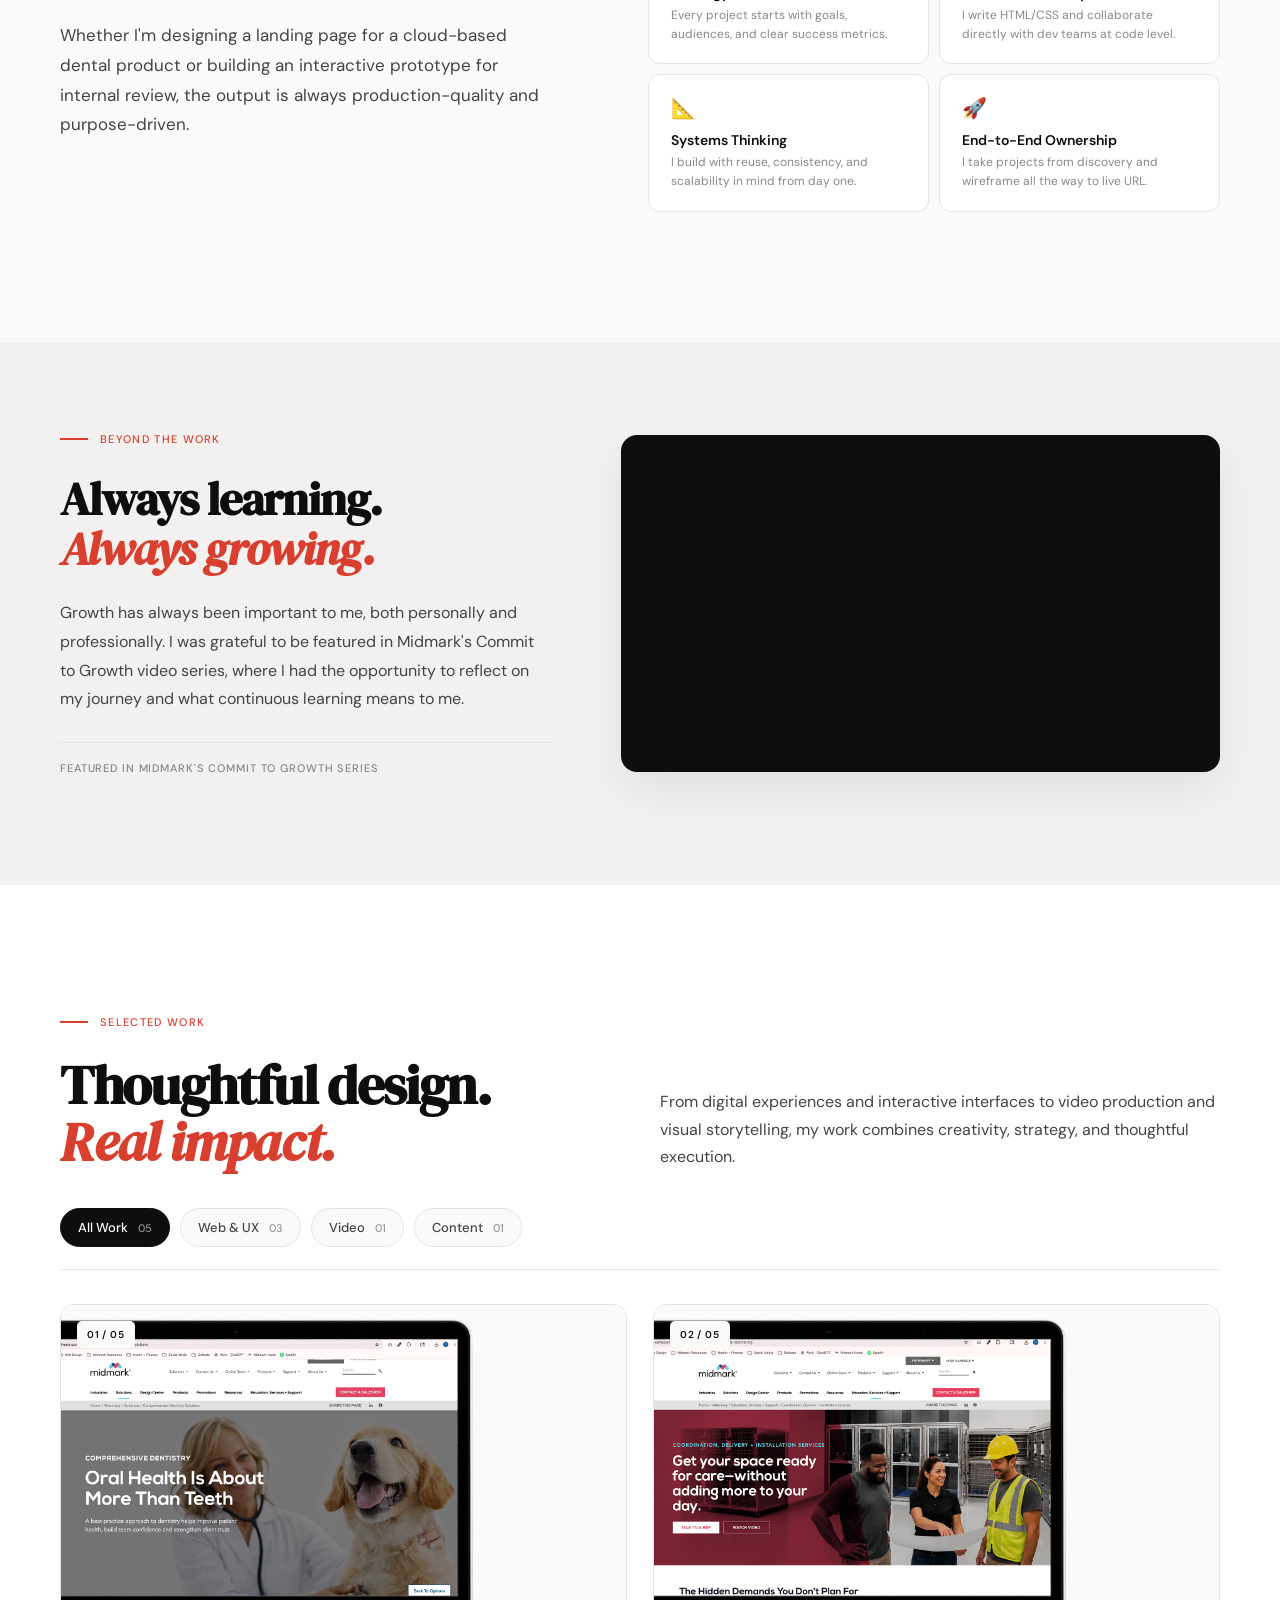
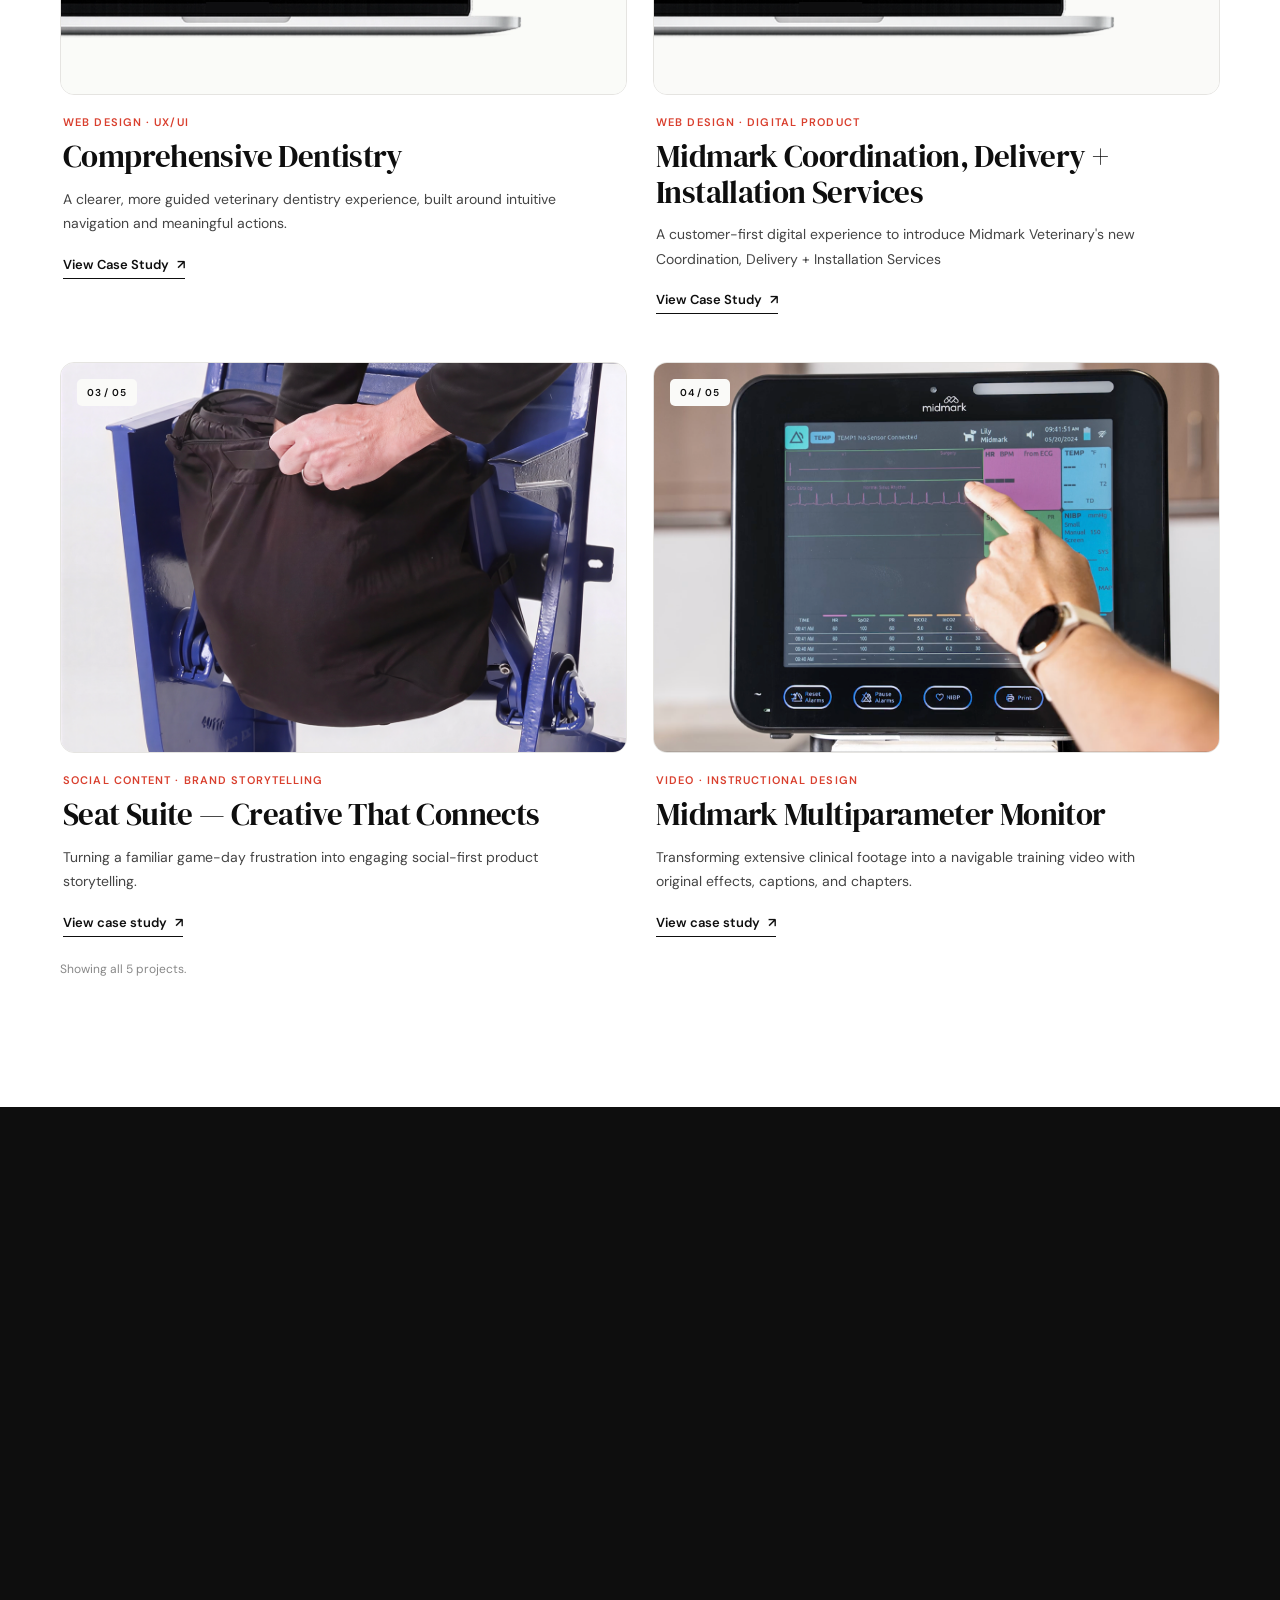
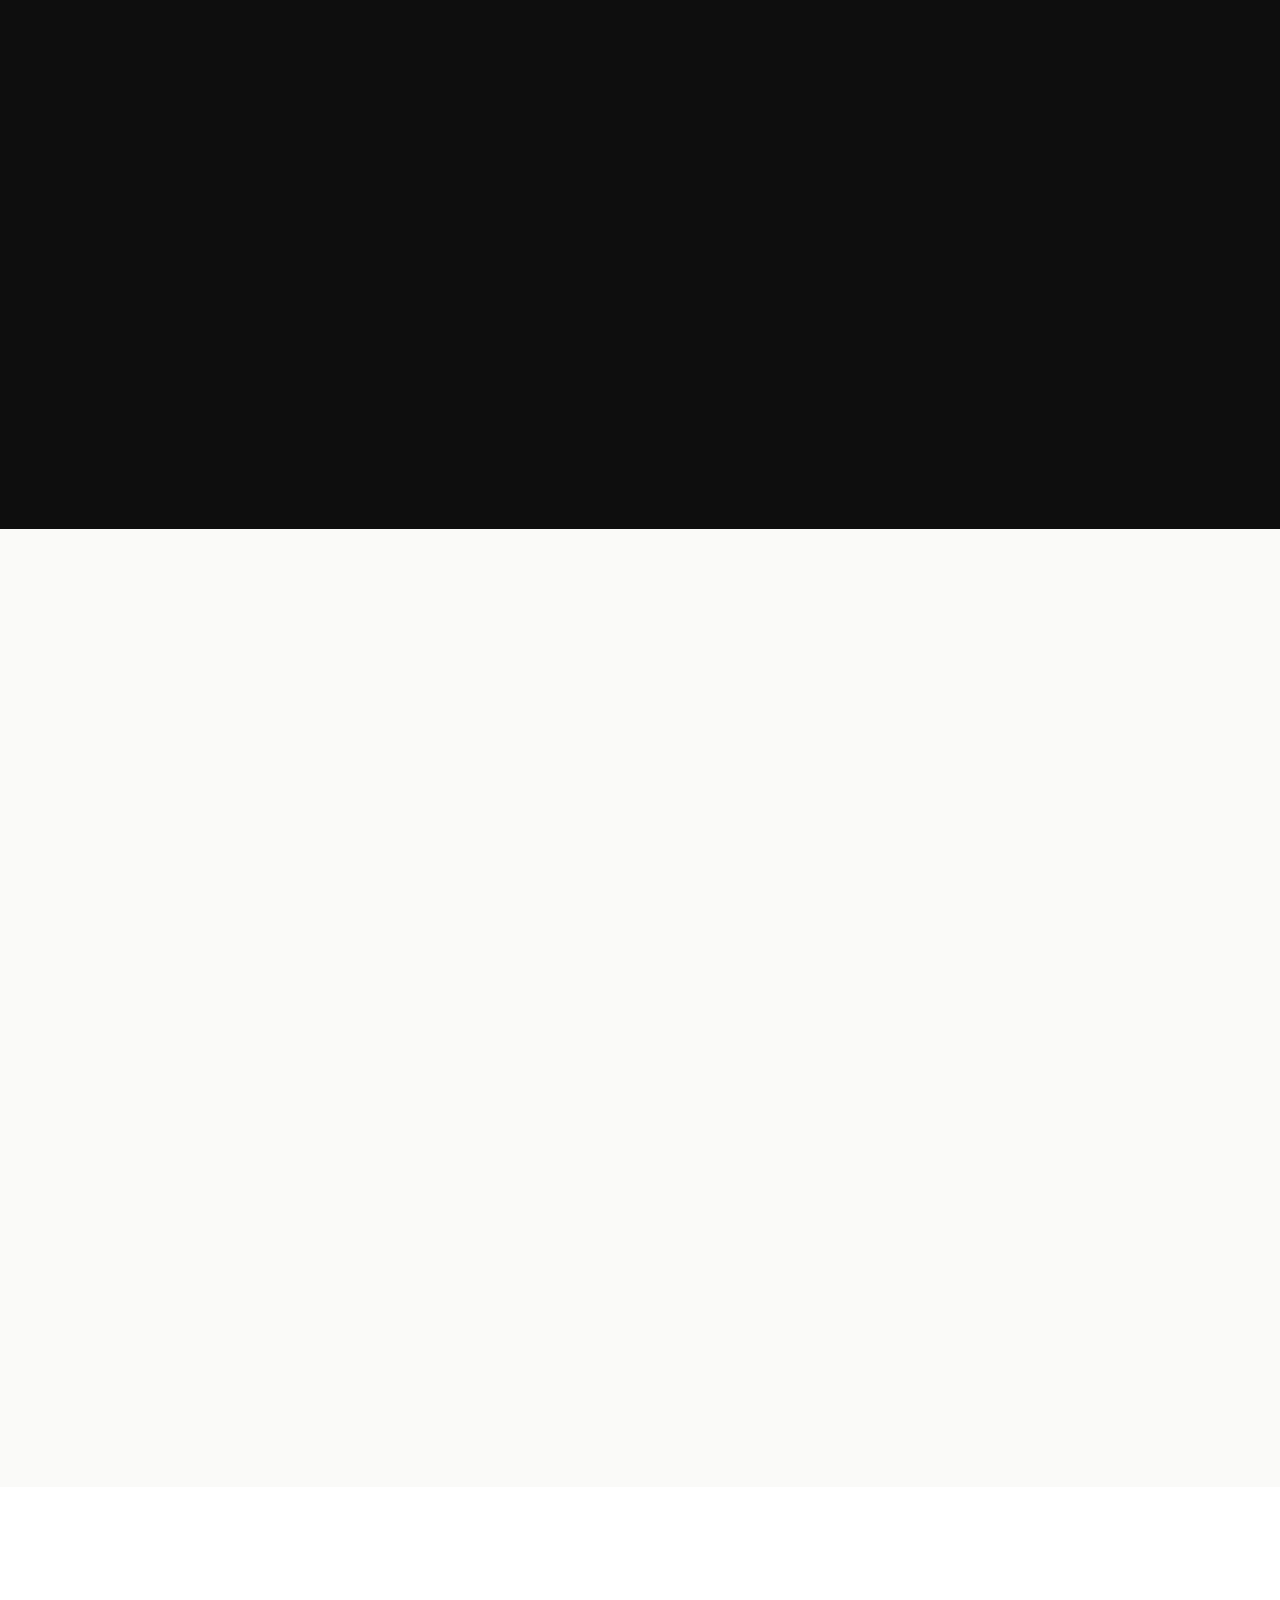
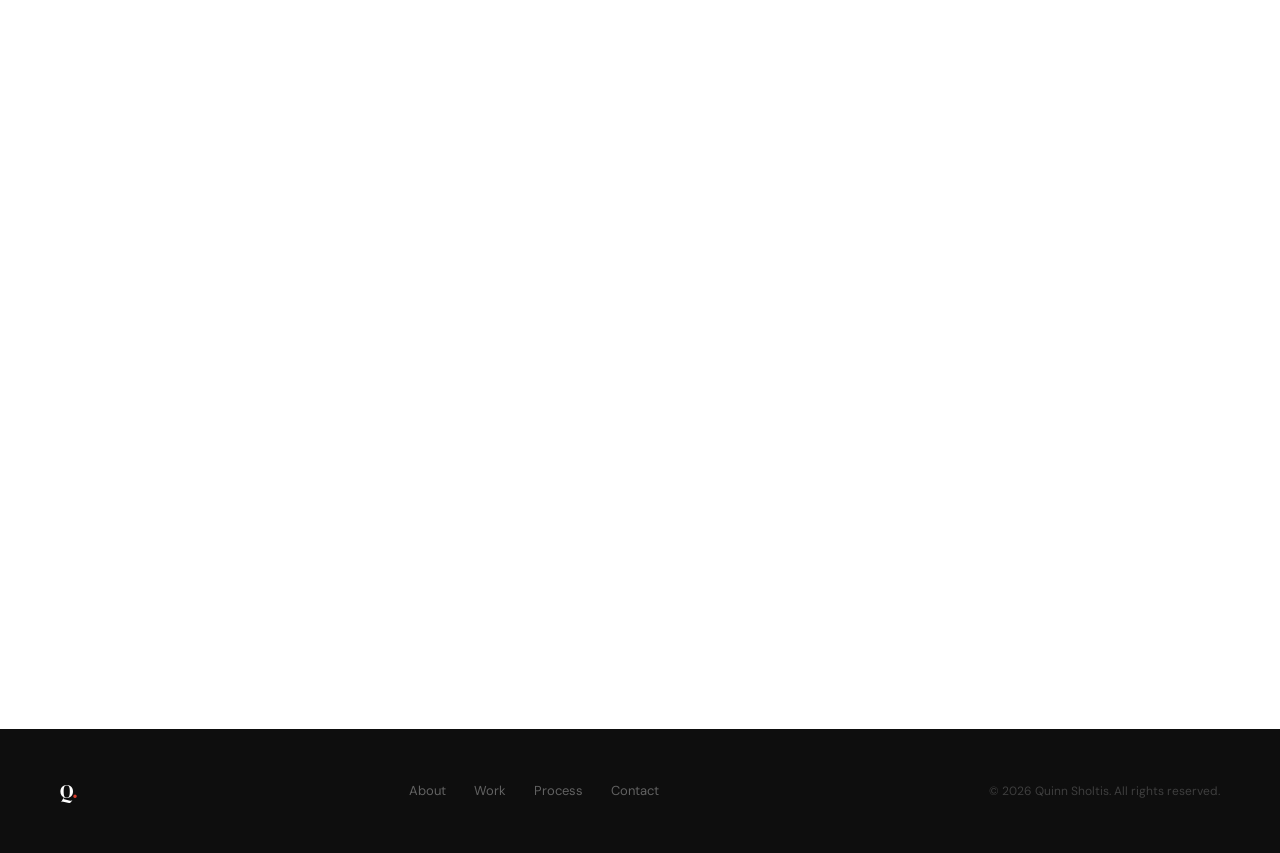
==== commit 197db215: "Rename resume file link for consistency" ====
--- a/index.html
+++ b/index.html
@@ -621,7 +621,7 @@
                       View LinkedIn
                   </a>
   
-                  <a href="Quinn-Sholtis-Resume (1).pdf"
+                  <a href="Quinn_Sholtis_Resume.pdf"
                      target="_blank"
                      class="contact-btn secondary">
                       View Resume
